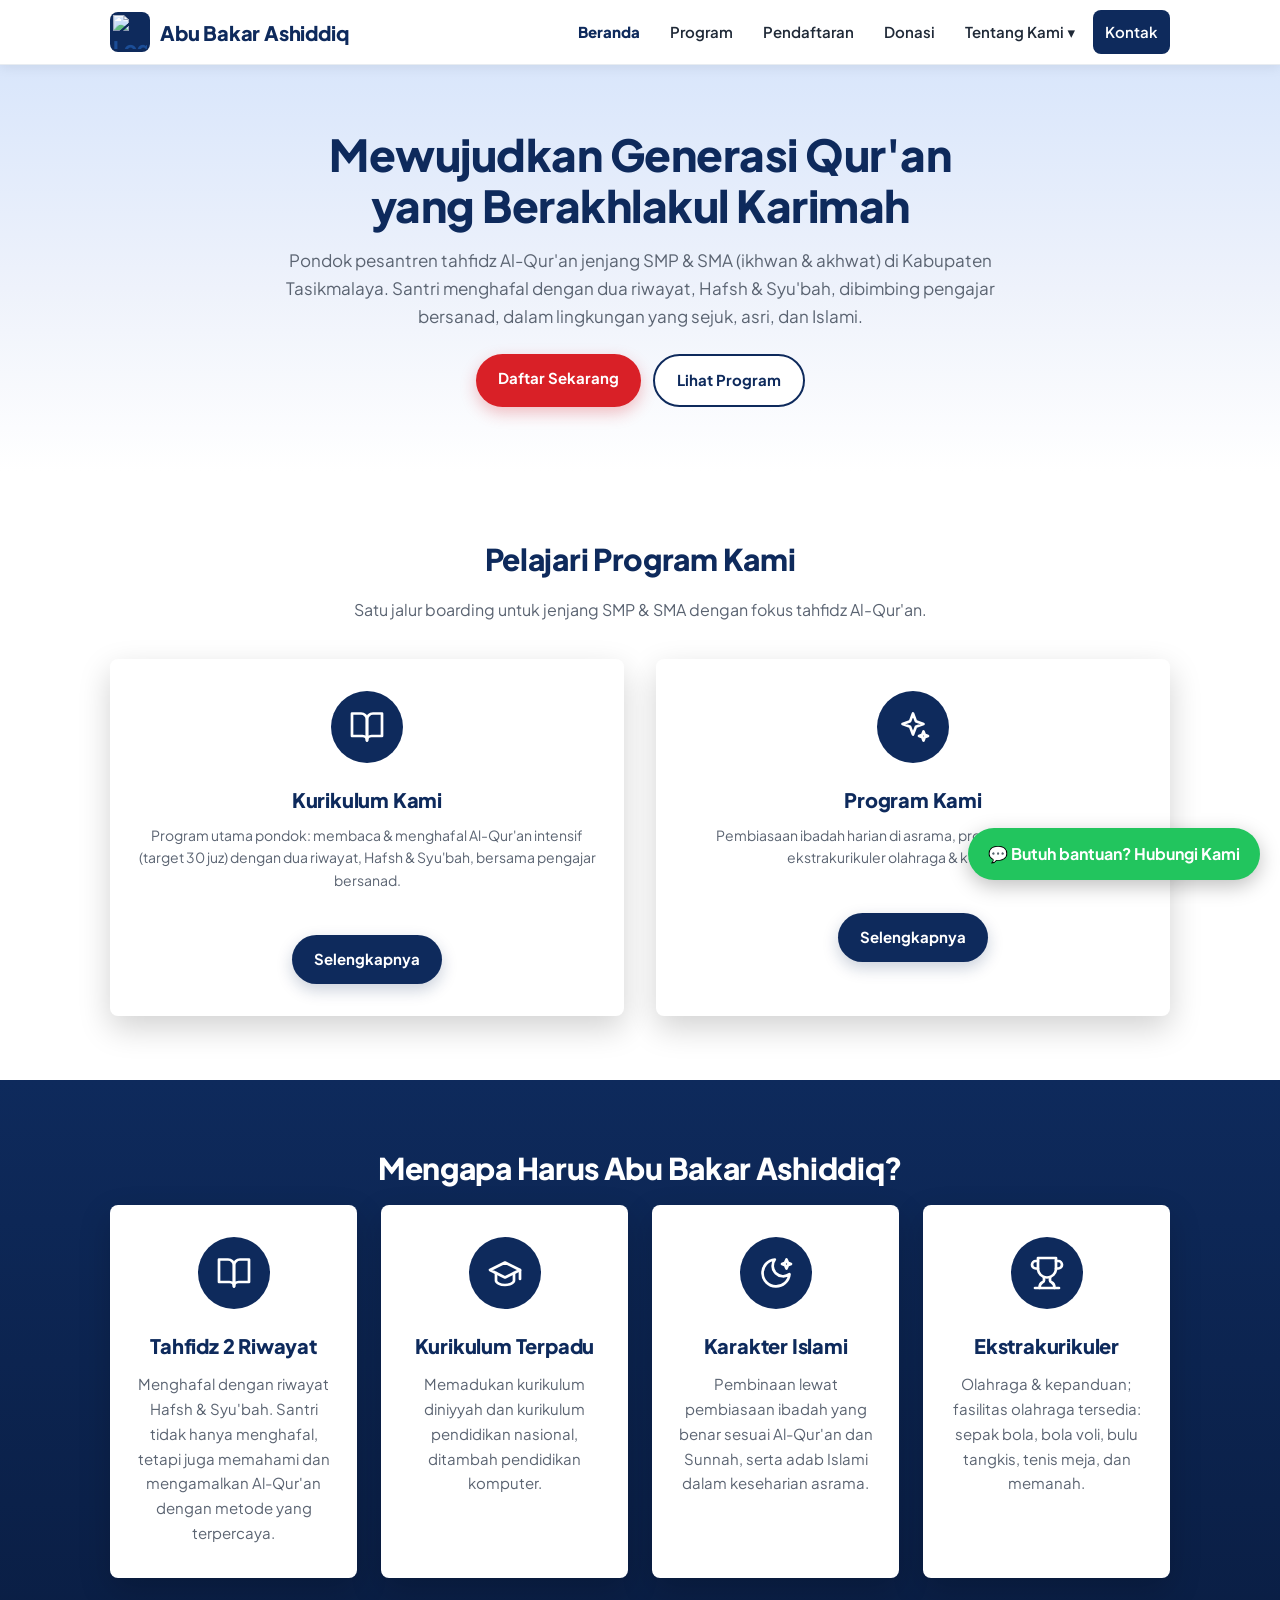
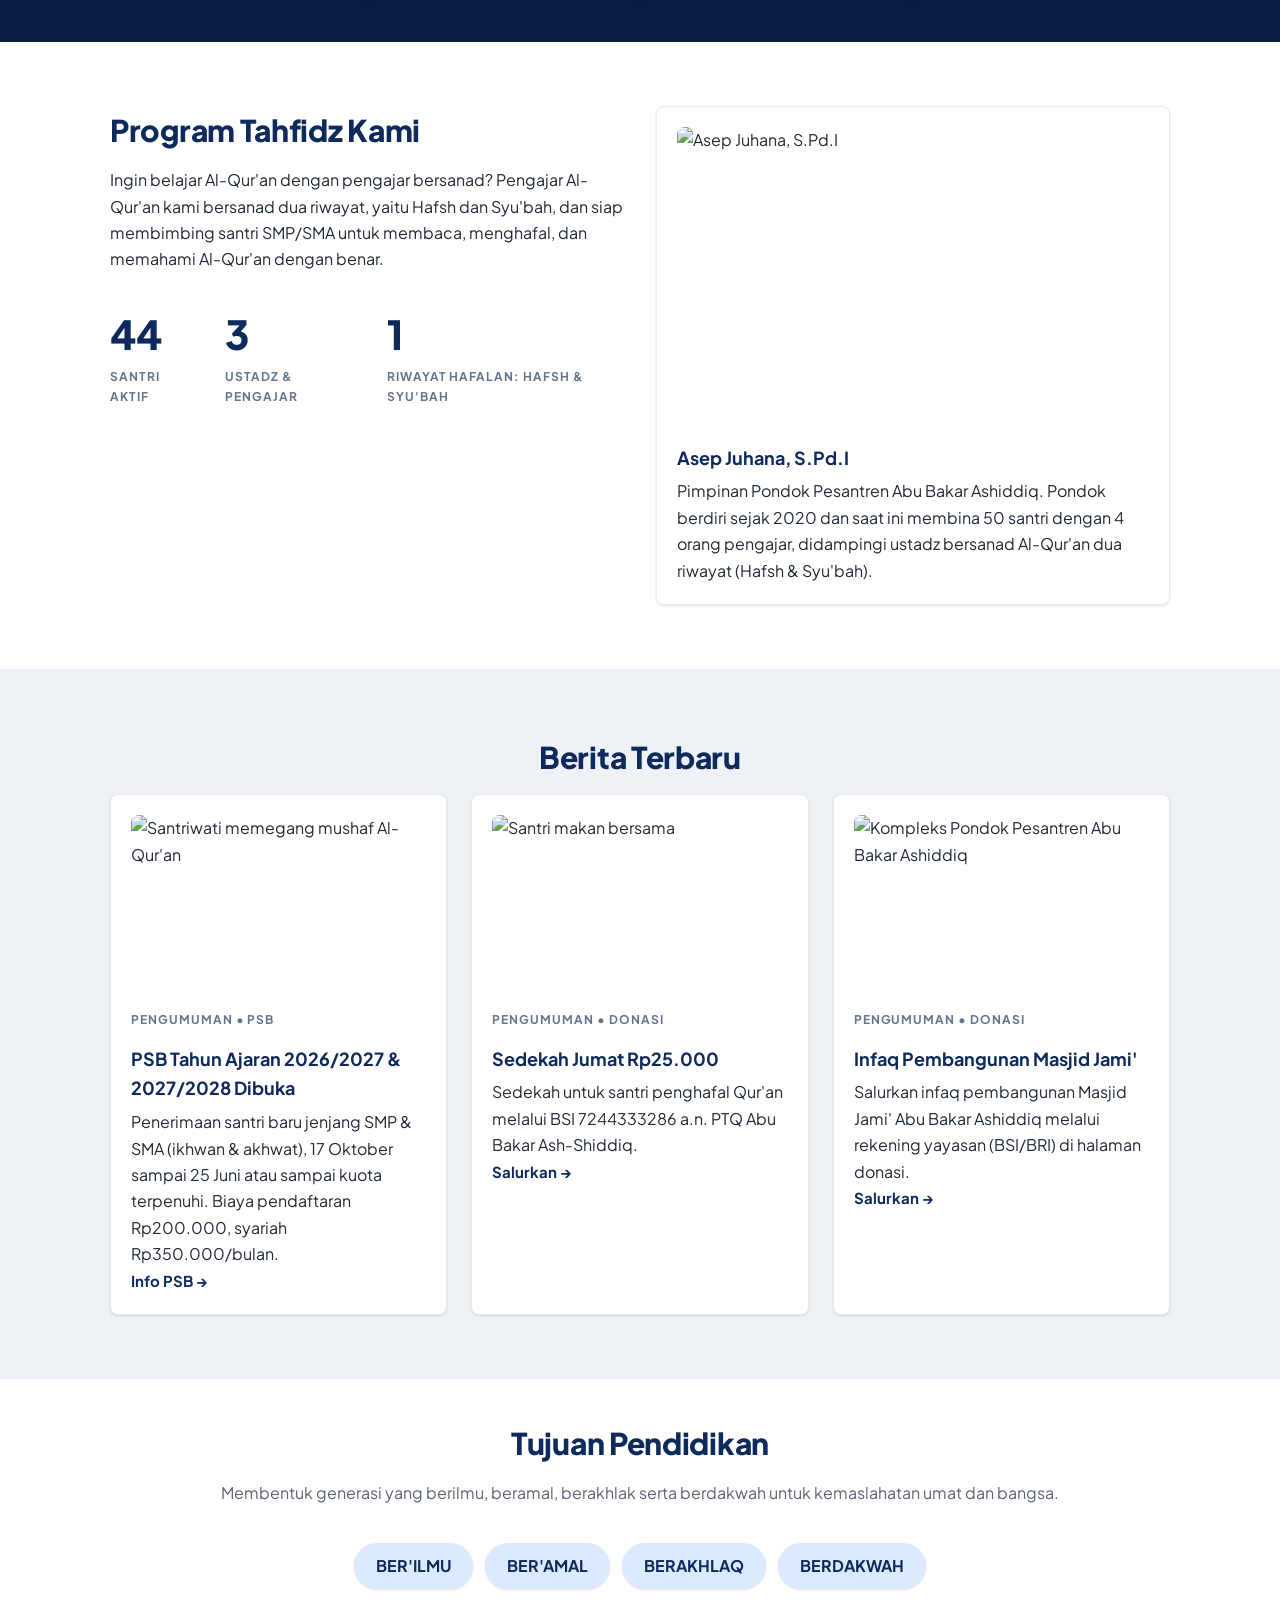
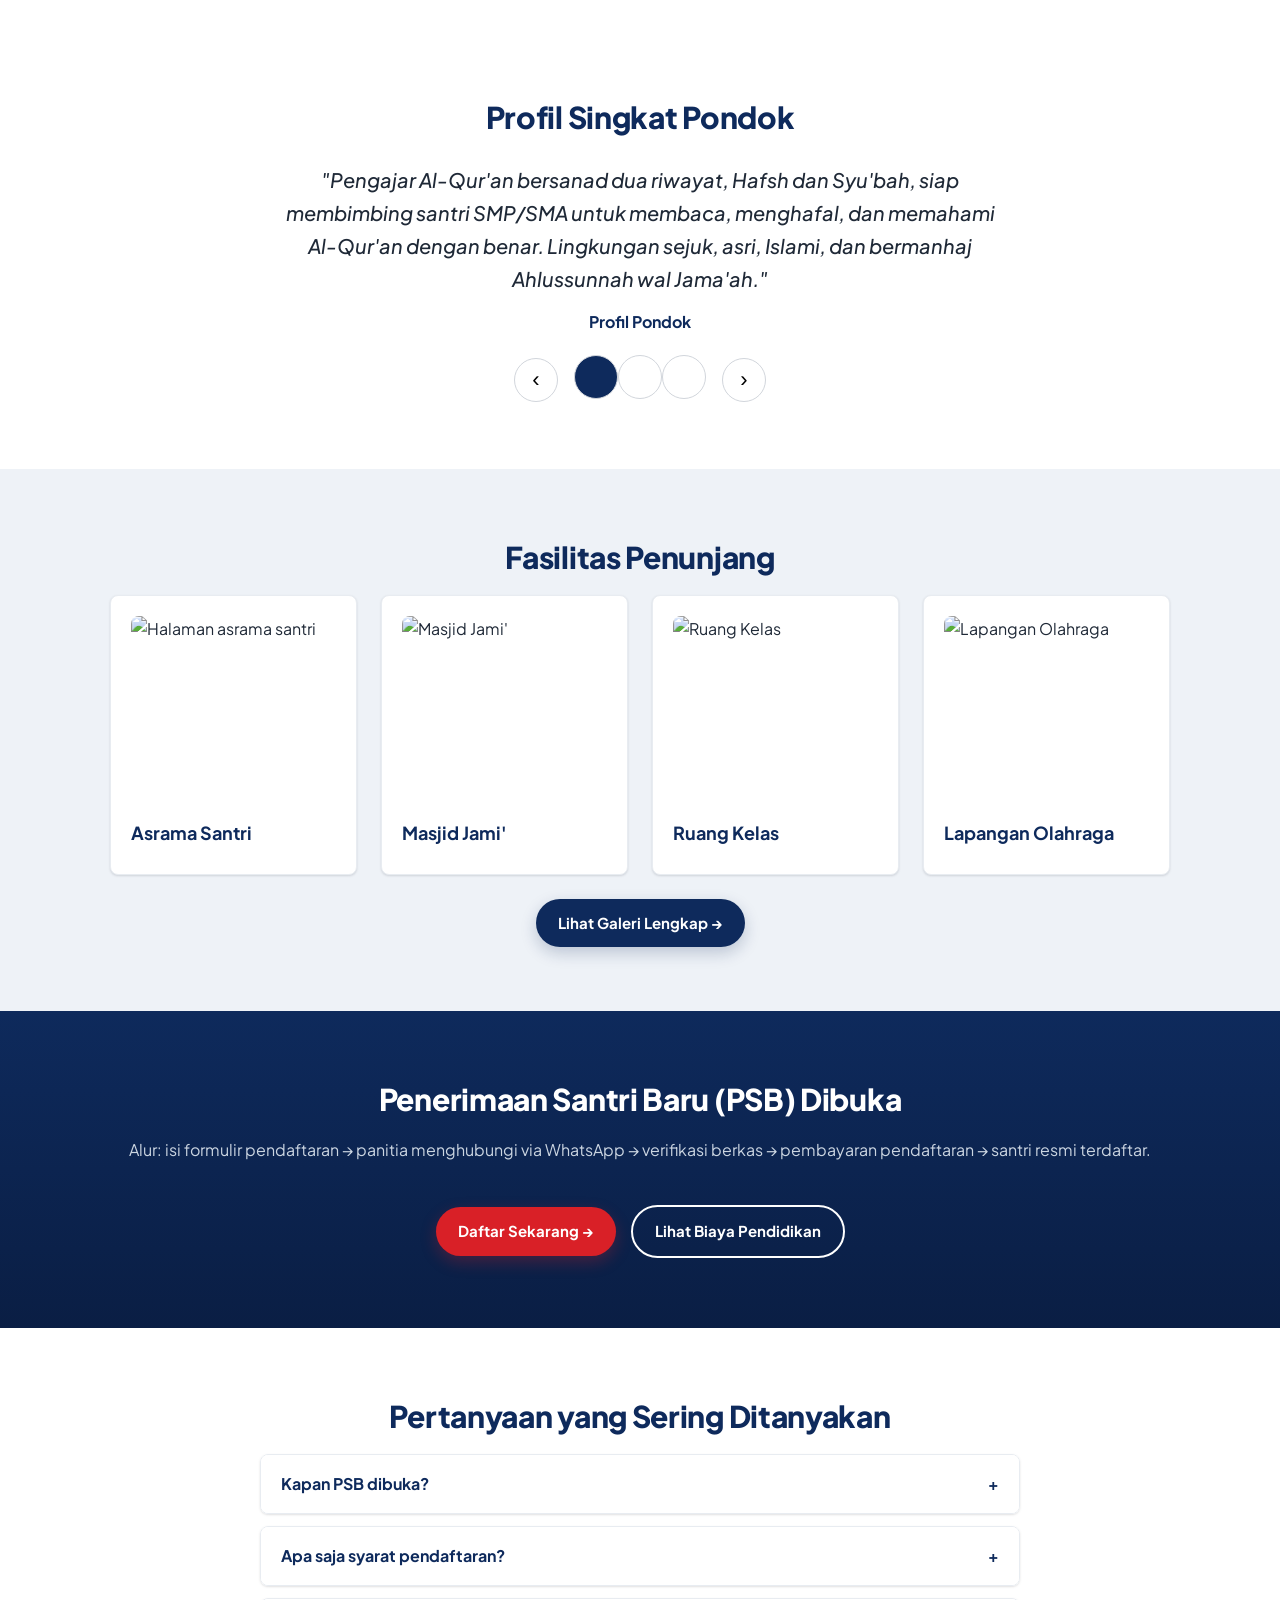
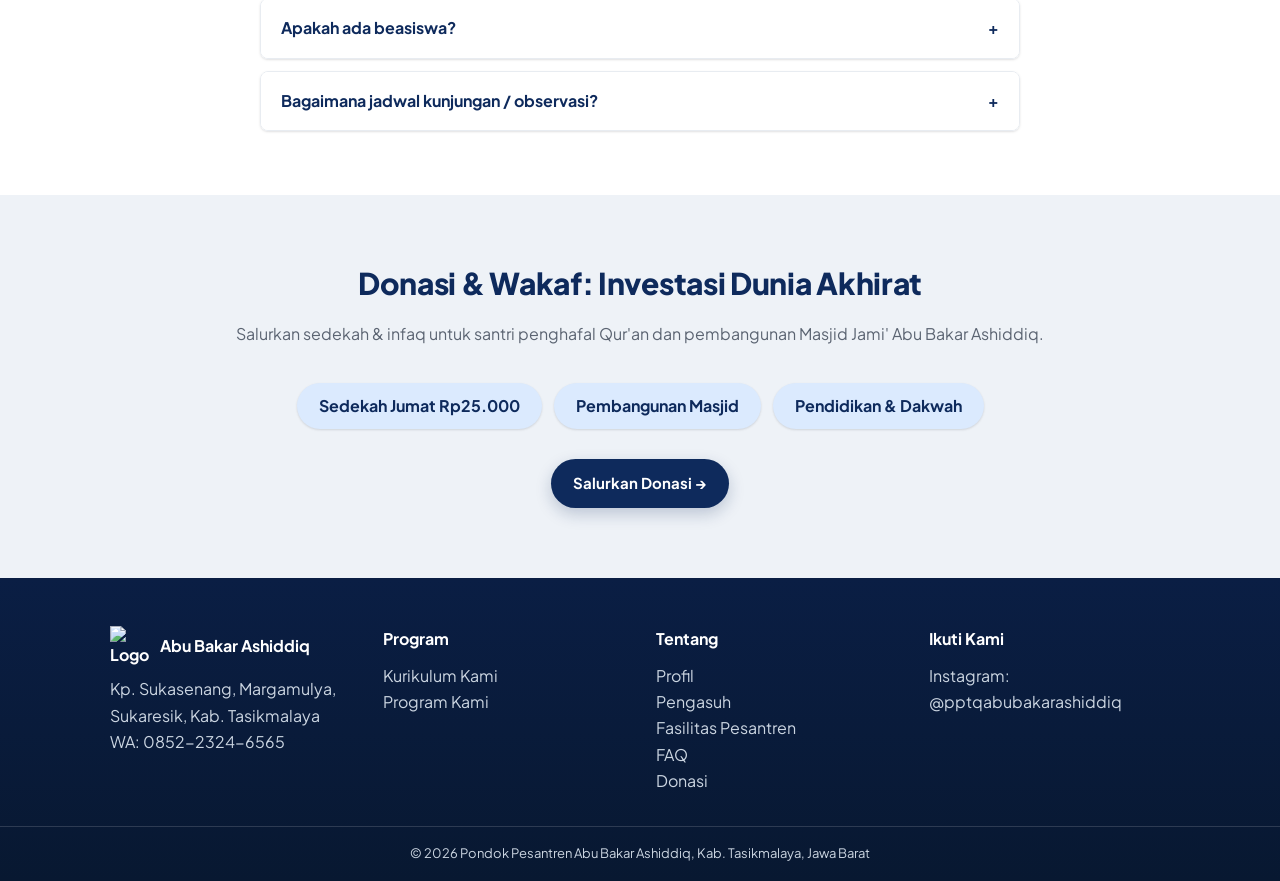
==== index.html @ 1af58b21 "Parafrase intro PSB + FAQ: ajakan daftar, kuota terbatas" ====
<!DOCTYPE html>
<html lang="id">
<head>
  <meta charset="UTF-8">
  <meta name="viewport" content="width=device-width, initial-scale=1.0">
  <title>Pondok Pesantren Abu Bakar Ashiddiq: Mencetak Generasi Qur'ani</title>
  <!-- Website Pondok Pesantren Abu Bakar Ashiddiq. -->
  <meta name="description" content="Website profil Pondok Pesantren Abu Bakar Ashiddiq: program tahfidz, pendidikan formal, dan penerimaan santri baru.">
  <link rel="stylesheet" href="css/style.css">
  <link rel="preconnect" href="https://fonts.googleapis.com">
  <link rel="preconnect" href="https://fonts.gstatic.com" crossorigin>
  <link href="https://fonts.googleapis.com/css2?family=Plus+Jakarta+Sans:wght@400;600;700;800&display=swap" rel="stylesheet">
  <link rel="icon" type="image/png" href="https://res.cloudinary.com/dk9c7nxzd/image/upload/v1795090565/IMG-20261119-WA5596_ub9mdb.jpg">
</head>
<body>

  <!-- ============ NAVBAR ============ -->
  <header class="navbar" id="navbar">
    <div class="container nav-inner">
      <!-- GANTI: logo & nama pondok -->
      <a href="index.html" class="logo"><span class="logo-chip"><img src="https://res.cloudinary.com/dk9c7nxzd/image/upload/v1795090565/IMG-20261119-WA5596_ub9mdb.jpg" alt="Logo Pondok Pesantren Abu Bakar Ashiddiq"></span>Abu Bakar Ashiddiq</a>

      <button class="hamburger" id="hamburger" aria-label="Buka menu">☰</button>

      <nav class="nav-menu" id="navMenu">
        <a href="index.html">Beranda</a>

        <a href="program.html">Program</a>

        <a href="psb.html">Pendaftaran</a>

        <a href="donasi.html">Donasi</a>

        <div class="dropdown">
          <button class="drop-btn">Tentang Kami ▾</button>
          <div class="drop-content">
            <a href="profil.html">Profil Pondok</a>
            <a href="profil.html#pengasuh">Pengasuh</a>
            <a href="galeri.html">Galeri &amp; Fasilitas</a>
            <a href="kontak.html#faq">FAQ</a>
          </div>
        </div>

        <a href="kontak.html" class="btn-nav">Kontak</a>
      </nav>
    </div>
  </header>

  <!-- ============ HERO ============ -->
  <section class="hero" id="beranda">
    <div class="container hero-tunggal">
      <div class="hero-text">
        <h1>Mewujudkan Generasi Qur'an yang Berakhlakul Karimah</h1>
        <p>Pondok pesantren tahfidz Al-Qur'an jenjang SMP &amp; SMA (ikhwan &amp; akhwat) di Kabupaten Tasikmalaya. Santri menghafal dengan dua riwayat, Hafsh &amp; Syu'bah, dibimbing pengajar bersanad, dalam lingkungan yang sejuk, asri, dan Islami.</p>
        <div class="hero-cta">
          <a href="psb.html" class="btn btn-merah">Daftar Sekarang</a>
          <a href="program.html" class="btn btn-outline">Lihat Program</a>
        </div>
      </div>
    </div>
  </section>

  <!-- ============ PROGRAM ============ -->
  <section class="section" id="program">
    <div class="container">
      <h2 class="section-title">Pelajari Program Kami</h2>
      <p class="section-sub">Satu jalur boarding untuk jenjang SMP &amp; SMA dengan fokus tahfidz Al-Qur'an.</p>
      <div class="grid-2">
        <article class="program-card">
          <div class="fitur-ikon-lingkaran"><svg viewBox="0 0 24 24" aria-hidden="true"><path d="M2 3h6a4 4 0 0 1 4 4v14a3 3 0 0 0-3-3H2z"/><path d="M22 3h-6a4 4 0 0 0-4 4v14a3 3 0 0 1 3-3h7z"/></svg></div>
          <h3>Kurikulum Kami</h3>
          <p class="program-sub">Program utama pondok: membaca &amp; menghafal Al-Qur'an intensif (target 30 juz) dengan dua riwayat, Hafsh &amp; Syu'bah, bersama pengajar bersanad.</p>
          <a href="program.html#boarding" class="btn btn-navy">Selengkapnya</a>
        </article>
        <article class="program-card">
          <div class="fitur-ikon-lingkaran"><svg viewBox="0 0 24 24" aria-hidden="true"><path d="M12 3l1.9 5.1L19 10l-5.1 1.9L12 17l-1.9-5.1L5 10l5.1-1.9z"/><path d="M19 15l.8 2.2L22 18l-2.2.8L19 21l-.8-2.2L16 18l2.2-.8z"/></svg></div>
          <h3>Program Kami</h3>
          <p class="program-sub">Pembiasaan ibadah harian di asrama, program tahunan, serta ekstrakurikuler olahraga &amp; kepanduan.</p>
          <a href="program.html#unggulan" class="btn btn-navy">Selengkapnya</a>
        </article>
      </div>
    </div>
  </section>

  <!-- ============ MENGAPA KAMI ============ -->
  <section class="section section-navy" id="tentang">
    <div class="container">
      <h2 class="section-title">Mengapa Harus Abu Bakar Ashiddiq?</h2>
      <div class="grid-4">
        <div class="fitur-card">
          <div class="fitur-ikon-lingkaran"><svg viewBox="0 0 24 24" aria-hidden="true"><path d="M2 3h6a4 4 0 0 1 4 4v14a3 3 0 0 0-3-3H2z"/><path d="M22 3h-6a4 4 0 0 0-4 4v14a3 3 0 0 1 3-3h7z"/></svg></div>
          <h3>Tahfidz 2 Riwayat</h3>
          <p>Menghafal dengan riwayat Hafsh &amp; Syu'bah. Santri tidak hanya menghafal, tetapi juga memahami dan mengamalkan Al-Qur'an dengan metode yang terpercaya.</p>
        </div>
        <div class="fitur-card">
          <div class="fitur-ikon-lingkaran"><svg viewBox="0 0 24 24" aria-hidden="true"><path d="M22 10 12 5 2 10l10 5 10-5z"/><path d="M6 12v5c0 1.5 2.7 3 6 3s6-1.5 6-3v-5"/><path d="M22 10v6"/></svg></div>
          <h3>Kurikulum Terpadu</h3>
          <p>Memadukan kurikulum diniyyah dan kurikulum pendidikan nasional, ditambah pendidikan komputer.</p>
        </div>
        <div class="fitur-card">
          <div class="fitur-ikon-lingkaran"><svg viewBox="0 0 24 24" aria-hidden="true"><path d="M21 12.8A9 9 0 1 1 11.2 3 7 7 0 0 0 21 12.8z"/><path d="M19 3l.9 2.1L22 6l-2.1.9L19 9l-.9-2.1L16 6l2.1-.9z"/></svg></div>
          <h3>Karakter Islami</h3>
          <p>Pembinaan lewat pembiasaan ibadah yang benar sesuai Al-Qur'an dan Sunnah, serta adab Islami dalam keseharian asrama.</p>
        </div>
        <div class="fitur-card">
          <div class="fitur-ikon-lingkaran"><svg viewBox="0 0 24 24" aria-hidden="true"><path d="M6 9H4.5a2.5 2.5 0 0 1 0-5H6"/><path d="M18 9h1.5a2.5 2.5 0 0 0 0-5H18"/><path d="M4 22h16"/><path d="M10 14.66V17c0 .55-.47.98-.97 1.21C7.85 18.75 7 20.24 7 22"/><path d="M14 14.66V17c0 .55.47.98.97 1.21C16.15 18.75 17 20.24 17 22"/><path d="M18 2H6v7a6 6 0 0 0 12 0V2Z"/></svg></div>
          <h3>Ekstrakurikuler</h3>
          <p>Olahraga &amp; kepanduan; fasilitas olahraga tersedia: sepak bola, bola voli, bulu tangkis, tenis meja, dan memanah.</p>
        </div>
      </div>
    </div>
  </section>

  <!-- ============ TAHFIDZ & PENGASUH ============ -->
  <section class="section" id="pengasuh">
    <div class="container">
      <div class="grid-2">
        <div>
          <h2 class="section-title-left">Program Tahfidz Kami</h2>
          <p>Ingin belajar Al-Qur'an dengan pengajar bersanad? Pengajar Al-Qur'an kami bersanad dua riwayat, yaitu Hafsh dan Syu'bah, dan siap membimbing santri SMP/SMA untuk membaca, menghafal, dan memahami Al-Qur'an dengan benar.</p>
          <div class="stats">
            <div class="stat"><span class="stat-angka" data-target="50">50</span><small>Santri Aktif</small></div>
            <div class="stat"><span class="stat-angka" data-target="4">4</span><small>Ustadz &amp; Pengajar</small></div>
            <div class="stat"><span class="stat-angka" data-target="2">2</span><small>Riwayat Hafalan: Hafsh &amp; Syu'bah</small></div>
          </div>
        </div>
        <div class="card">
          <img class="foto-pengasuh" src="https://res.cloudinary.com/dk9c7nxzd/image/upload/v1795178016/IMG_3744_p0yfkv.jpg" alt="Asep Juhana, S.Pd.I">
          <h3>Asep Juhana, S.Pd.I</h3>
          <p>Pimpinan Pondok Pesantren Abu Bakar Ashiddiq. Pondok berdiri sejak 2020 dan saat ini membina 50 santri dengan 4 orang pengajar, didampingi ustadz bersanad Al-Qur'an dua riwayat (Hafsh &amp; Syu'bah).</p>
        </div>
      </div>
    </div>
  </section>

  <!-- ============ BERITA ============ -->
  <section class="section strip-abu" id="berita">
    <div class="container">
      <h2 class="section-title">Berita Terbaru</h2>
      <div class="grid-3">
        <article class="card">
          <img class="foto-img" src="https://res.cloudinary.com/dk9c7nxzd/image/upload/v1795178037/IMG_3573_x1mvgb.jpg" alt="Santriwati memegang mushaf Al-Qur'an">
          <small>Pengumuman • PSB</small>
          <h3>PSB Tahun Ajaran 2026/2027 &amp; 2027/2028 Dibuka</h3>
          <p>Penerimaan santri baru jenjang SMP &amp; SMA (ikhwan &amp; akhwat), 17 Oktober sampai 25 Juni atau sampai kuota terpenuhi. Biaya pendaftaran Rp200.000, syariah Rp350.000/bulan.</p>
          <a href="psb.html" class="btn btn-text">Info PSB →</a>
        </article>
        <article class="card">
          <img class="foto-img" src="https://res.cloudinary.com/dk9c7nxzd/image/upload/v1795178060/IMG_3563_uenhyo.jpg" alt="Santri makan bersama">
          <small>Pengumuman • Donasi</small>
          <h3>Sedekah Jumat Rp25.000</h3>
          <p>Sedekah untuk santri penghafal Qur'an melalui BSI 7244333286 a.n. PTQ Abu Bakar Ash-Shiddiq.</p>
          <a href="donasi.html" class="btn btn-text">Salurkan →</a>
        </article>
        <article class="card">
          <img class="foto-img" src="https://res.cloudinary.com/dk9c7nxzd/image/upload/v1795178046/IMG_3569_kftecc.jpg" alt="Kompleks Pondok Pesantren Abu Bakar Ashiddiq">
          <small>Pengumuman • Donasi</small>
          <h3>Infaq Pembangunan Masjid Jami'</h3>
          <p>Salurkan infaq pembangunan Masjid Jami' Abu Bakar Ashiddiq melalui rekening yayasan (BSI/BRI) di halaman donasi.</p>
          <a href="donasi.html" class="btn btn-text">Salurkan →</a>
        </article>
      </div>
    </div>
  </section>

  <!-- ============ KERJASAMA ============ -->
  <section class="strip">
    <div class="container">
      <h2 class="section-title">Tujuan Pendidikan</h2>
      <p class="section-sub">Membentuk generasi yang berilmu, beramal, berakhlak serta berdakwah untuk kemaslahatan umat dan bangsa.</p>
      <div class="chip-row">
        <span>BER'ILMU</span><span>BER'AMAL</span><span>BERAKHLAQ</span><span>BERDAKWAH</span>
      </div>
    </div>
  </section>

  <!-- ============ TESTIMONI ============ -->
  <section class="section">
    <div class="container">
      <h2 class="section-title">Profil Singkat Pondok</h2>
      <div class="slider" id="sliderTestimoni">
        <div class="slider-track">
          <blockquote class="slide">
            <p>"Pengajar Al-Qur'an bersanad dua riwayat, Hafsh dan Syu'bah, siap membimbing santri SMP/SMA untuk membaca, menghafal, dan memahami Al-Qur'an dengan benar. Lingkungan sejuk, asri, Islami, dan bermanhaj Ahlussunnah wal Jama'ah."</p>
            <footer>Profil Pondok</footer>
          </blockquote>
          <blockquote class="slide">
            <p>"Mewujudkan generasi Qur'an yang berakhlakul karimah dan beraqidah Ahlussunnah wal jama'ah."</p>
            <footer>Tagline Pondok</footer>
          </blockquote>
          <blockquote class="slide">
            <p>"Menjadi lembaga pendidikan tahfidz Al-Qur'an terbaik dalam melahirkan generasi Qur'ani untuk kemajuan peradaban Islam."</p>
            <footer>Visi Pondok</footer>
          </blockquote>
        </div>
        <div class="slider-nav">
          <button id="slidePrev" aria-label="Testimoni sebelumnya">‹</button>
          <span id="slideDots"></span>
          <button id="slideNext" aria-label="Testimoni berikutnya">›</button>
        </div>
      </div>
    </div>
  </section>

  <!-- ============ FASILITAS ============ -->
  <section class="section strip-abu" id="fasilitas">
    <div class="container">
      <h2 class="section-title">Fasilitas Penunjang</h2>
      <div class="grid-4">
        <div class="card"><img class="foto-img" src="https://res.cloudinary.com/dk9c7nxzd/image/upload/v1795178067/IMG_3533_flsifa.jpg" alt="Halaman asrama santri"><h3>Asrama Santri</h3></div>
        <div class="card"><img class="foto-img" src="https://res.cloudinary.com/dk9c7nxzd/image/upload/v1795178067/IMG_3531_i5hxgt.jpg" alt="Masjid Jami'"><h3>Masjid Jami'</h3></div>
        <div class="card"><img class="foto-img" src="https://res.cloudinary.com/dk9c7nxzd/image/upload/v1795178017/IMG_3575_i503a4.jpg" alt="Ruang Kelas"><h3>Ruang Kelas</h3></div>
        <div class="card"><img class="foto-img" src="https://res.cloudinary.com/dk9c7nxzd/image/upload/v1795178064/IMG_3541_nvjkvw.jpg" alt="Lapangan Olahraga"><h3>Lapangan Olahraga</h3></div>
      </div>
      <p style="text-align:center;margin-top:24px;"><a href="galeri.html" class="btn btn-navy">Lihat Galeri Lengkap →</a></p>
    </div>
  </section>

  <!-- ============ CTA PENDAFTARAN (formulir lengkap ada di psb.html) ============ -->
  <section class="section section-navy" id="pendaftaran">
    <div class="container cta-banner">
      <h2 class="section-title">Penerimaan Santri Baru (PSB) Dibuka</h2>
      <p class="section-sub">Alur: isi formulir pendaftaran → panitia menghubungi via WhatsApp → verifikasi berkas → pembayaran pendaftaran → santri resmi terdaftar.</p>
      <a href="psb.html" class="btn btn-merah">Daftar Sekarang →</a>
      <a href="psb.html#biaya" class="btn btn-outline" style="border-color:#fff;color:#fff;background:transparent;">Lihat Biaya Pendidikan</a>
    </div>
  </section>

  <!-- ============ FAQ ============ -->
  <section class="section" id="faq">
    <div class="container">
      <h2 class="section-title">Pertanyaan yang Sering Ditanyakan</h2>
      <div class="faq">
        <div class="faq-item">
          <button class="faq-q">Kapan PSB dibuka? <span>+</span></button>
          <div class="faq-a"><p>Pendaftaran santri baru Tahun Ajaran 2026/2027 dan 2027/2028 dibuka untuk jenjang SMP &amp; SMA, ikhwan &amp; akhwat, dengan kuota terbatas. Daftarkan anak, saudara, dan kerabat Anda segera. Hubungi pondok via WhatsApp 0852-2324-6565 (Ustadz Asep Juhana) untuk info gelombang dan kuota.</p></div>
        </div>
        <div class="faq-item">
          <button class="faq-q">Apa saja syarat pendaftaran? <span>+</span></button>
          <div class="faq-a"><p>Muslim/muslimah; fotokopi akta kelahiran (2 lembar), fotokopi kartu keluarga (2 lembar), fotokopi KTP orang tua (2 lembar), pas foto 3x4 (2 lembar), dan mengisi formulir pendaftaran yang disediakan pondok.</p></div>
        </div>
        <div class="faq-item">
          <button class="faq-q">Apakah ada beasiswa? <span>+</span></button>
          <div class="faq-a"><p>Ada potongan biaya bagi pendaftar awal dan santri berprestasi, serta jalur beasiswa bagi calon santri penghafal Qur'an. Syarat &amp; ketentuannya dapat ditanyakan ke Admin PSB (0851-9851-0721).</p></div>
        </div>
        <div class="faq-item">
          <button class="faq-q">Bagaimana jadwal kunjungan / observasi? <span>+</span></button>
          <div class="faq-a"><p>Silakan hubungi panitia lewat WhatsApp untuk membuat janji kunjungan agar ada ustadz pendamping saat kunjungan.</p></div>
        </div>
      </div>
    </div>
  </section>

  <!-- ============ DONASI (halaman lengkap ada di donasi.html) ============ -->
  <section class="section strip-abu" id="donasi">
    <div class="container cta-banner">
      <h2 class="section-title">Donasi &amp; Wakaf: Investasi Dunia Akhirat</h2>
      <p class="section-sub">Salurkan sedekah &amp; infaq untuk santri penghafal Qur'an dan pembangunan Masjid Jami' Abu Bakar Ashiddiq.</p>
      <div class="chip-row" style="margin-bottom:24px;"><a href="donasi.html">Sedekah Jumat Rp25.000</a><a href="donasi.html">Pembangunan Masjid</a><a href="donasi.html">Pendidikan &amp; Dakwah</a></div>
      <a href="donasi.html" class="btn btn-navy">Salurkan Donasi →</a>
    </div>
  </section>

  <!-- ============ KONTAK & FOOTER ============ -->
  <footer id="kontak">
    <div class="container footer-grid">
      <div>
        <h3 class="logo-footer"><img src="https://res.cloudinary.com/dk9c7nxzd/image/upload/v1795090565/IMG-20261119-WA5596_ub9mdb.jpg" alt="Logo Pondok Pesantren Abu Bakar Ashiddiq">Abu Bakar Ashiddiq</h3>
        <p>Kp. Sukasenang, Margamulya, Sukaresik, Kab. Tasikmalaya<br>WA: <a href="https://wa.me/6285223246565" target="_blank" rel="noopener">0852-2324-6565</a></p>
      </div>
      <div>
        <h3>Program</h3>
        <p><a href="program.html#boarding">Kurikulum Kami</a><br>
        <a href="program.html#unggulan">Program Kami</a></p>
      </div>
      <div>
        <h3>Tentang</h3>
        <p><a href="profil.html">Profil</a><br>
        <a href="profil.html#pengasuh">Pengasuh</a><br>
        <a href="galeri.html#fasilitas">Fasilitas Pesantren</a><br>
        <a href="kontak.html#faq">FAQ</a><br>
        <a href="donasi.html">Donasi</a></p>
      </div>
      <div>
        <h3>Ikuti Kami</h3>
        <p>Instagram: <a href="https://www.instagram.com/pptqabubakarashiddiq" target="_blank" rel="noopener">@pptqabubakarashiddiq</a></p>
      </div>
    </div>
    <p class="copyright">© 2026 Pondok Pesantren Abu Bakar Ashiddiq, Kab. Tasikmalaya, Jawa Barat</p>
  </footer>

  <!-- ============ TOMBOL WHATSAPP MELAYANG ============ -->
  <a class="wa-float" href="https://wa.me/6285223246565?text=Assalamu%27alaikum%2C%20saya%20ingin%20bertanya%20tentang%20PSB%20Pondok%20Pesantren%20Abu Bakar Ashiddiq"
     target="_blank" rel="noopener" aria-label="Chat WhatsApp">
    💬 Butuh bantuan? Hubungi Kami
  </a>

  <!-- ============ MODAL (dipakai program, berita, & biaya) ============ -->
  <div class="modal-backdrop" id="modalBackdrop">
    <div class="modal">
      <button class="modal-close" id="modalClose" aria-label="Tutup">✕</button>
      <h3 id="modalJudul"></h3>
      <div id="modalIsi"></div>
    </div>
  </div>

  <script src="js/script.js"></script>
</body>
</html>
---- css/style.css ----
/* ============================================================
   Tema: putih dominan + biru dongker + aksen merah (ala referensi)
   Ganti warna utama di :root kalau pondok punya warna identitas sendiri.
   ============================================================ */
:root {
  --navy: #0e2a5c;
  --navy-tua: #0a1e44;
  --merah: #d92027;
  --biru-muda: #dbeafe;
  --abu: #eef2f7;
  --teks: #1f2937;
  --muted: #5b6472;
  --garis: #e8ecf1;
  --radius: 8px;
  --shadow-card: 0 1px 2px rgba(16,24,40,.06), 0 1px 3px rgba(16,24,40,.08);
  --shadow-lift: 0 10px 24px rgba(14,42,92,.14);
}

* { box-sizing: border-box; margin: 0; padding: 0; }
html { scroll-behavior: smooth; }
body { font-family: "Plus Jakarta Sans", "Segoe UI", system-ui, -apple-system, Arial, sans-serif; color: var(--teks); line-height: 1.65; }
a { color: inherit; }
.container { max-width: 1100px; margin: 0 auto; padding: 0 20px; }

/* ---------- Topbar & Navbar ---------- */
.navbar { background: #fff; box-shadow: 0 2px 12px rgba(0,0,0,.08); border-bottom: 1px solid var(--garis); position: sticky; top: 0; z-index: 50; }
.nav-inner { display: flex; align-items: center; justify-content: space-between; height: 64px; }
.logo { font-size: 20px; font-weight: 800; letter-spacing: -0.2px; color: var(--navy); text-decoration: none; }
.nav-menu { display: flex; align-items: center; gap: 6px; }
.nav-menu > a, .drop-btn {
  background: none; border: none; font: inherit; cursor: pointer;
  padding: 10px 12px; border-radius: 8px; text-decoration: none; color: var(--teks);
  font-size: 15px; font-weight: 600;
}
.nav-menu > a:hover, .drop-btn:hover { background: var(--abu); }
.btn-nav { background: var(--navy) !important; color: #fff !important; }
.dropdown { position: relative; }
.drop-content {
  display: none; position: absolute; top: 100%; left: 0; min-width: 230px;
  background: #fff; box-shadow: 0 8px 24px rgba(0,0,0,.14); border-radius: 8px;
  padding: 8px; z-index: 60;
}
.drop-content a { display: block; padding: 9px 12px; border-radius: 8px; text-decoration: none; }
.drop-content a:hover { background: var(--abu); }
.dropdown:hover .drop-content, .dropdown.buka .drop-content { display: block; }
.hamburger { display: none; background: none; border: none; font-size: 26px; cursor: pointer; }

/* ---------- Tombol ---------- */
.btn {
  display: inline-block; padding: 12px 22px; border-radius: 999px; border: none;
  font-weight: 700; cursor: pointer; text-decoration: none; font-size: 15px;
  transition: transform .15s ease, box-shadow .15s ease, background .15s ease;
}
.btn-merah { background: var(--merah); color: #fff; box-shadow: 0 6px 16px rgba(217,32,39,.28); }
.btn-navy { background: var(--navy); color: #fff; box-shadow: 0 6px 16px rgba(14,42,92,.22); }
.btn-outline { border: 2px solid var(--navy); color: var(--navy); background: #fff; }
.btn-text { background: none; border: none; color: var(--navy); font-weight: 700; cursor: pointer; padding: 0; }
.btn:hover { transform: translateY(-1px); }
.btn-outline:hover { background: #eef2fb; }

/* ---------- Section umum ---------- */
.section { padding: 64px 0; }
.section-navy { background: linear-gradient(180deg, var(--navy), var(--navy-tua)); color: #fff; }
.section-navy .section-sub { color: #cbd5e1; }
.strip { padding: 40px 0; }
.strip-abu { background: var(--abu); }
.section-title { text-align: center; font-size: 30px; font-weight: 800; letter-spacing: -0.3px; color: var(--navy); margin-bottom: 12px; }
.section-navy .section-title { color: #fff; }
.section-navy .rata-kiri { text-align: left; }
.section-navy h1.section-title { font-size: 36px; }
.section-title-left { font-size: 30px; font-weight: 800; letter-spacing: -0.3px; color: var(--navy); margin-bottom: 12px; }
.section-sub { text-align: center; color: var(--muted); margin-bottom: 36px; font-size: 16px; }

/* ---------- Hero ---------- */
.hero { background: linear-gradient(180deg, #d9e6fb, #eef2fb 55%, #fff); padding: 64px 0; }
.hero-inner { display: grid; grid-template-columns: 1.1fr .9fr; gap: 40px; align-items: center; }
.hero-text h1 { font-size: 44px; font-weight: 800; line-height: 1.15; letter-spacing: -0.5px; color: var(--navy); margin-bottom: 16px; }
.hero-text p { color: var(--muted); font-size: 17px; margin-bottom: 24px; }
.hero-cta { display: flex; gap: 12px; flex-wrap: wrap; }
.hero-tunggal { text-align: center; max-width: 760px; margin: 0 auto; }
.hero-tunggal .hero-cta { justify-content: center; }

/* ---------- Foto placeholder (ganti dengan <img> asli) ---------- */
.foto-frame {
  background: var(--biru-muda); border: 2px dashed #93c5fd; border-radius: var(--radius);
  min-height: 170px; display: flex; align-items: center; justify-content: center;
  color: var(--navy); font-weight: 600; text-align: center; padding: 16px;
}
.foto-pengasuh { width: 100%; height: 300px; object-fit: cover; object-position: center 30%; border-radius: var(--radius); display: block; margin-bottom: 16px; }

/* ---------- Foto asli (Cloudinary) ---------- */
.foto-img { width: 100%; height: 190px; object-fit: cover; border-radius: var(--radius); display: block; }
.galeri-item img { width: 100%; height: 200px; object-fit: cover; border-radius: var(--radius); display: block; }
.galeri-item p { color: #4b5563; font-size: 14px; margin-top: 4px; }

/* ---------- Grid & kartu ---------- */
.grid-2 { display: grid; grid-template-columns: 1fr 1fr; gap: 32px; align-items: stretch; }
.grid-3 { display: grid; grid-template-columns: repeat(3, 1fr); gap: 24px; }
.grid-4 { display: grid; grid-template-columns: repeat(4, 1fr); gap: 24px; }
.card { background: #fff; border: 1px solid var(--garis); border-radius: var(--radius); padding: 20px; box-shadow: var(--shadow-card); transition: transform .15s ease, box-shadow .15s ease, border-color .15s ease; }
.card:hover { transform: translateY(-2px); box-shadow: var(--shadow-lift); border-color: #dbe2ec; }
.card h3 { color: var(--navy); font-size: 18px; font-weight: 700; margin: 12px 0 6px; }
.card small { color: #64748b; font-size: 12px; font-weight: 700; letter-spacing: .08em; text-transform: uppercase; }
.section-navy .card { color: var(--teks); }
.fitur-card { background: #fff; border-radius: var(--radius); padding: 32px 24px; text-align: center; box-shadow: 0 12px 32px rgba(0,0,0,.18); }
.fitur-ikon-lingkaran { width: 72px; height: 72px; border-radius: 50%; background: var(--navy); display: inline-flex; align-items: center; justify-content: center; align-self: center; margin-bottom: 20px; }
.fitur-ikon-lingkaran svg { width: 36px; height: 36px; stroke: #fff; fill: none; stroke-width: 1.8; stroke-linecap: round; stroke-linejoin: round; }
.fitur-card h3 { font-size: 20px; font-weight: 800; letter-spacing: -0.2px; color: var(--navy); margin-bottom: 10px; }
.fitur-card p { color: var(--muted); font-size: 15px; line-height: 1.65; }
.program-card { background: #fff; border-radius: var(--radius); padding: 32px 28px; text-align: center; box-shadow: 0 12px 32px rgba(0,0,0,.18); display: flex; flex-direction: column; }
.program-card h3 { font-size: 20px; font-weight: 800; letter-spacing: -0.2px; color: var(--navy); margin-bottom: 8px; }
.program-card .program-sub { color: var(--muted); font-size: 14px; line-height: 1.6; margin-bottom: 20px; }
.program-card .ceklist { flex: 1; }
.program-card .btn { margin-top: 24px; align-self: center; }
#boarding .grid-2, #fasilitas .grid-2, #program .grid-2 { align-items: stretch; }
.cek-sub { text-align: left; font-size: 13px; font-weight: 800; letter-spacing: .06em; text-transform: uppercase; color: var(--navy); margin: 16px 0 10px; }
.cek-sub:first-of-type { margin-top: 2px; }
.ceklist { list-style: none; margin: 0; padding: 0; text-align: left; }
.ceklist li { position: relative; padding-left: 30px; margin-bottom: 12px; color: #334155; font-size: 15px; line-height: 1.55; }
.ceklist li::before { content: ""; position: absolute; left: 0; top: 2px; width: 20px; height: 20px; background: url("data:image/svg+xml,%3Csvg xmlns='http://www.w3.org/2000/svg' viewBox='0 0 24 24' fill='none' stroke='%230e2a5c' stroke-width='2' stroke-linecap='round' stroke-linejoin='round'%3E%3Ccircle cx='12' cy='12' r='10'/%3E%3Cpath d='M8 12.5l2.5 2.5L16 9.5'/%3E%3C/svg%3E") center/contain no-repeat; }

/* ---------- Statistik ---------- */
.stats { display: flex; gap: 32px; margin-top: 28px; }
.stat { text-align: left; }
.stat-angka { font-size: 40px; font-weight: 800; letter-spacing: -0.5px; color: var(--navy); }
.stat small { display: block; color: #64748b; font-size: 12px; font-weight: 700; letter-spacing: .08em; text-transform: uppercase; }

/* ---------- Chip & slider ---------- */
.chip-row { display: flex; gap: 12px; flex-wrap: wrap; justify-content: center; }
.chip-row span { background: var(--biru-muda); color: var(--navy); font-weight: 700; padding: 10px 22px; border-radius: 999px; box-shadow: var(--shadow-card); }
.chip-row a { background: var(--biru-muda); color: var(--navy); font-weight: 700; padding: 10px 22px; border-radius: 999px; box-shadow: var(--shadow-card); text-decoration: none; }
.slider { max-width: 760px; margin: 0 auto; overflow: hidden; }
.slider-track { display: flex; transition: transform .45s ease; }
.slide { min-width: 100%; padding: 8px 16px; text-align: center; }
.slide p { font-size: 20px; font-weight: 500; font-style: italic; }
.slide footer { margin-top: 14px; font-weight: 700; color: var(--navy); background: none; padding: 0; }
.slider-nav { display: flex; justify-content: center; align-items: center; gap: 16px; margin-top: 12px; }
.slider-nav button { width: 44px; height: 44px; border-radius: 50%; border: 1px solid #d1d5db; background: #fff; font-size: 22px; cursor: pointer; }
.dot { width: 10px; height: 10px; border-radius: 50%; background: #d1d5db; border: none; cursor: pointer; padding: 0; }
.dot.aktif { background: var(--navy); }

/* ---------- PSB ---------- */
.timeline { position: relative; margin-top: 40px; }
.timeline::before { content: ""; position: absolute; left: 31px; top: 32px; bottom: 32px; width: 2px; background: rgba(217,32,39,.3); }
.langkah-item { position: relative; display: flex; gap: 20px; padding-bottom: 44px; }
.langkah-item:last-child { padding-bottom: 0; }
.langkah-ikon { flex: 0 0 64px; width: 64px; height: 64px; border-radius: 50%; background: var(--merah); display: flex; align-items: center; justify-content: center; box-shadow: 0 8px 20px rgba(217,32,39,.3); position: relative; z-index: 1; }
.langkah-ikon svg { width: 32px; height: 32px; stroke: #fff; fill: none; stroke-width: 1.8; stroke-linecap: round; stroke-linejoin: round; }
.langkah-item h3 { font-size: 18px; font-weight: 800; letter-spacing: -0.2px; color: var(--navy); margin-bottom: 6px; }
.langkah-item p { color: var(--muted); font-size: 14px; line-height: 1.65; }
.langkah-item p a { overflow-wrap: anywhere; }
.psb-intro { text-align: center; max-width: 1080px; margin: 0 auto 28px; }
.psb-card { background: #fff; border: 1px solid var(--garis); border-radius: var(--radius); box-shadow: var(--shadow-card); padding: 40px 44px; max-width: 1080px; margin: 0 auto; }
.psb-card .timeline { margin-top: 0; }
.psb-layout { display: grid; grid-template-columns: 1.4fr 1fr; gap: 48px; align-items: stretch; }
.psb-samping { background: var(--abu); border-radius: var(--radius); padding: 28px; }
.psb-divider { border: 0; border-top: 1px solid var(--garis); margin: 36px 0; }
.psb-subjudul { color: var(--navy); font-size: 20px; font-weight: 800; margin-bottom: 16px; }
.psb-kontak { list-style: none; margin: 0; padding: 0; }
.psb-kontak li { margin-bottom: 8px; color: #334155; font-size: 15px; line-height: 1.6; }
.psb-kontak li:last-child { margin-bottom: 0; }
.psb-note { text-align: center; color: var(--muted); font-size: 15px; max-width: 1080px; margin: 24px auto 0; }
.psb-cta { text-align: center; margin-top: 20px; }
.form-card { background: #fff; color: var(--teks); border-radius: var(--radius); padding: 24px; display: grid; gap: 14px; }
.form-card label { font-weight: 600; font-size: 14px; display: grid; gap: 6px; }
.form-card input, .form-card select {
  padding: 11px 12px; border: 1px solid #d1d5db; border-radius: 8px; font: inherit; width: 100%;
}
.form-error { color: var(--merah); font-size: 14px; min-height: 20px; }
.form-sukses { display: none; background: #ecfdf5; color: #065f46; border-radius: 8px; padding: 12px; font-size: 14px; }
.form-sukses.tampil { display: block; }

/* ---------- FAQ ---------- */
.faq { max-width: 760px; margin: 0 auto; display: grid; gap: 12px; }
.faq-item { border: 1px solid var(--garis); border-radius: 8px; overflow: hidden; box-shadow: var(--shadow-card); }
.faq-q {
  width: 100%; background: #fff; border: none; padding: 16px 20px; font: inherit;
  font-weight: 700; color: var(--navy); display: flex; justify-content: space-between; cursor: pointer; text-align: left;
}
.faq-a { display: none; padding: 0 20px 16px; color: #4b5563; }
.faq-item.buka .faq-a { display: block; }

/* ---------- Donasi ---------- */
.rekening { text-align: center; display: flex; flex-direction: column; }
.rekening .btn { margin-top: auto; align-self: center; }
.no-rek { font-size: 26px; font-weight: 800; letter-spacing: 1px; color: var(--navy); margin: 8px 0; }
.salin-info { text-align: center; color: #065f46; font-weight: 600; margin-top: 16px; min-height: 22px; }

/* ---------- Footer & WA melayang ---------- */
footer#kontak { background: linear-gradient(180deg, var(--navy-tua), #081831); color: #cbd5e1; padding: 48px 0 0; }
.footer-grid { display: grid; grid-template-columns: repeat(4, 1fr); gap: 32px; padding-bottom: 32px; }
footer#kontak h3 { color: #fff; font-size: 16px; font-weight: 700; margin-bottom: 10px; }
footer#kontak a { text-decoration: none; }
footer#kontak a:hover { text-decoration: underline; }
.copyright { text-align: center; font-size: 13px; padding: 16px; border-top: 1px solid rgba(255,255,255,.15); }
.wa-float {
  position: fixed; right: 20px; bottom: 20px; z-index: 80; background: #22c55e; color: #fff;
  font-weight: 700; text-decoration: none; padding: 13px 20px; border-radius: 999px;
  box-shadow: 0 6px 20px rgba(0,0,0,.25);
}

/* ---------- Modal ---------- */
.modal-backdrop {
  display: none; position: fixed; inset: 0; background: rgba(0,0,0,.55);
  z-index: 100; align-items: center; justify-content: center; padding: 20px;
}
.modal-backdrop.tampil { display: flex; }
.modal { background: #fff; border-radius: 12px; max-width: 560px; width: 100%; padding: 28px; position: relative; max-height: 85vh; overflow: auto; }
.modal h3 { color: var(--navy); margin-bottom: 12px; }
.modal-close { position: absolute; top: 12px; right: 14px; background: none; border: none; font-size: 20px; cursor: pointer; padding: 8px; line-height: 1; }
.modal table { width: 100%; border-collapse: collapse; margin-top: 8px; }
.modal td, .modal th { border: 1px solid #e5e7eb; padding: 8px 10px; text-align: left; }

/* ---------- Responsif ---------- */
@media (max-width: 1150px) and (min-width: 861px) {
  .nav-menu > a, .drop-btn { padding: 10px 8px; font-size: 14px; }
  .logo { font-size: 18px; }
  .logo-chip { width: 34px; height: 34px; }
}
@media (max-width: 860px) {
  .hamburger { display: block; }
  .nav-menu {
    display: none; position: absolute; top: 64px; left: 0; right: 0; background: #fff;
    flex-direction: column; align-items: stretch; padding: 12px 20px 20px;
    box-shadow: 0 12px 24px rgba(0,0,0,.12);
  }
  .nav-menu.tampil { display: flex; }
  .drop-content { position: static; box-shadow: none; padding: 0 0 0 12px; }
  .hero-inner, .grid-2 { grid-template-columns: 1fr; }
  .grid-3 { grid-template-columns: 1fr; }
  .grid-4, .footer-grid { grid-template-columns: 1fr 1fr; }
  #tentang .grid-4 { grid-template-columns: 1fr; max-width: 420px; margin: 0 auto; }
  .hero-text h1 { font-size: 32px; }
  .topbar-inner { gap: 12px; }
  .psb-card { padding: 28px 20px; }
  .psb-layout { grid-template-columns: 1fr; gap: 36px; }
  .psb-samping { padding-top: 28px; }
  .psb-card .section-title { font-size: 26px; }
  .psb-divider { margin: 28px 0; }
  .langkah-ikon { flex-basis: 56px; width: 56px; height: 56px; }
  .langkah-ikon svg { width: 28px; height: 28px; }
  .timeline::before { left: 27px; }
  .langkah-item { gap: 16px; padding-bottom: 36px; }
  .no-rek { font-size: 22px; overflow-wrap: anywhere; }
  .peta-kontak { padding: 20px 0 0; }
  .peta-kontak iframe { height: 320px; }
  .wa-float { padding: 10px 16px; font-size: 14px; right: 12px; bottom: 12px; }
}

/* ---------- Halaman dalam (multipage) ---------- */
.page-hero { background: linear-gradient(180deg, var(--navy), var(--navy-tua)); color: #fff; padding: 48px 0; }
.page-hero h1 { font-size: 36px; font-weight: 800; letter-spacing: -0.3px; margin-bottom: 8px; }
.page-hero p { color: #cbd5e1; }
.breadcrumb { font-size: 13px; margin-bottom: 10px; }
.breadcrumb a { color: #93c5fd; text-decoration: none; }
.cta-banner { text-align: center; }
.cta-banner .btn { margin: 6px; }
.nav-menu a.aktif { color: var(--navy); font-weight: 800; }

/* ---------- Tabel halaman ---------- */
.tabel { width: 100%; border-collapse: collapse; background: #fff; }
.tabel th, .tabel td { border: 1px solid #e5e7eb; padding: 10px 12px; text-align: left; }
.tabel th { background: var(--navy); color: #fff; }

/* ---------- Peta & kartu kontak (halaman Kontak) ---------- */
.peta-kontak { padding: 32px 0 0; }
.peta-kontak iframe { width: 100%; height: 420px; border: 1px solid var(--garis); border-radius: var(--radius); display: block; }
.label-pill { display: inline-block; background: var(--abu); color: var(--muted); font-size: 12px; font-weight: 700; letter-spacing: .08em; text-transform: uppercase; padding: 6px 16px; border-radius: 999px; }
.kontak-grid { margin-top: 36px; text-align: center; }
.kontak-card { background: #fff; border: 1px solid var(--garis); border-radius: var(--radius); padding: 32px 20px; box-shadow: var(--shadow-card); text-decoration: none; color: inherit; display: flex; flex-direction: column; align-items: center; gap: 12px; transition: transform .15s ease, box-shadow .15s ease; }
.kontak-card:hover { transform: translateY(-2px); box-shadow: var(--shadow-lift); }
.kontak-ikon { width: 56px; height: 56px; border-radius: 12px; background: var(--abu); display: inline-flex; align-items: center; justify-content: center; }
.kontak-ikon svg { width: 28px; height: 28px; stroke: var(--navy); fill: none; stroke-width: 1.8; stroke-linecap: round; stroke-linejoin: round; }
.kontak-card strong { font-size: 17px; font-weight: 700; color: var(--navy); overflow-wrap: anywhere; }
.kontak-sub { color: var(--muted); font-size: 14px; }
.kontak-catatan { text-align: center; color: var(--muted); font-size: 14px; margin-top: 28px; }

/* ---------- Filter galeri ---------- */
.filter-bar { display: flex; gap: 10px; flex-wrap: wrap; justify-content: center; margin-bottom: 28px; }
.filter-btn {
  padding: 12px 24px; border-radius: 999px; border: 1px solid #d1d5db;
  background: #fff; font: inherit; font-weight: 600; cursor: pointer; color: var(--teks);
}
.filter-btn.aktif { background: var(--navy); color: #fff; border-color: var(--navy); box-shadow: 0 4px 12px rgba(14,42,92,.25); }
.sembunyi { display: none !important; }

/* ---------- Logo pondok ---------- */
.logo { display: inline-flex; align-items: center; gap: 10px; }
.logo-chip { display: inline-flex; align-items: center; justify-content: center; width: 40px; height: 40px; background: var(--navy); border-radius: 8px; padding: 3px; flex: none; }
.logo-chip img { width: 100%; height: 100%; object-fit: contain; display: block; mix-blend-mode: screen; }
.logo-footer { display: inline-flex; align-items: center; gap: 10px; }
.logo-footer img { width: 40px; height: 40px; object-fit: contain; mix-blend-mode: screen; }
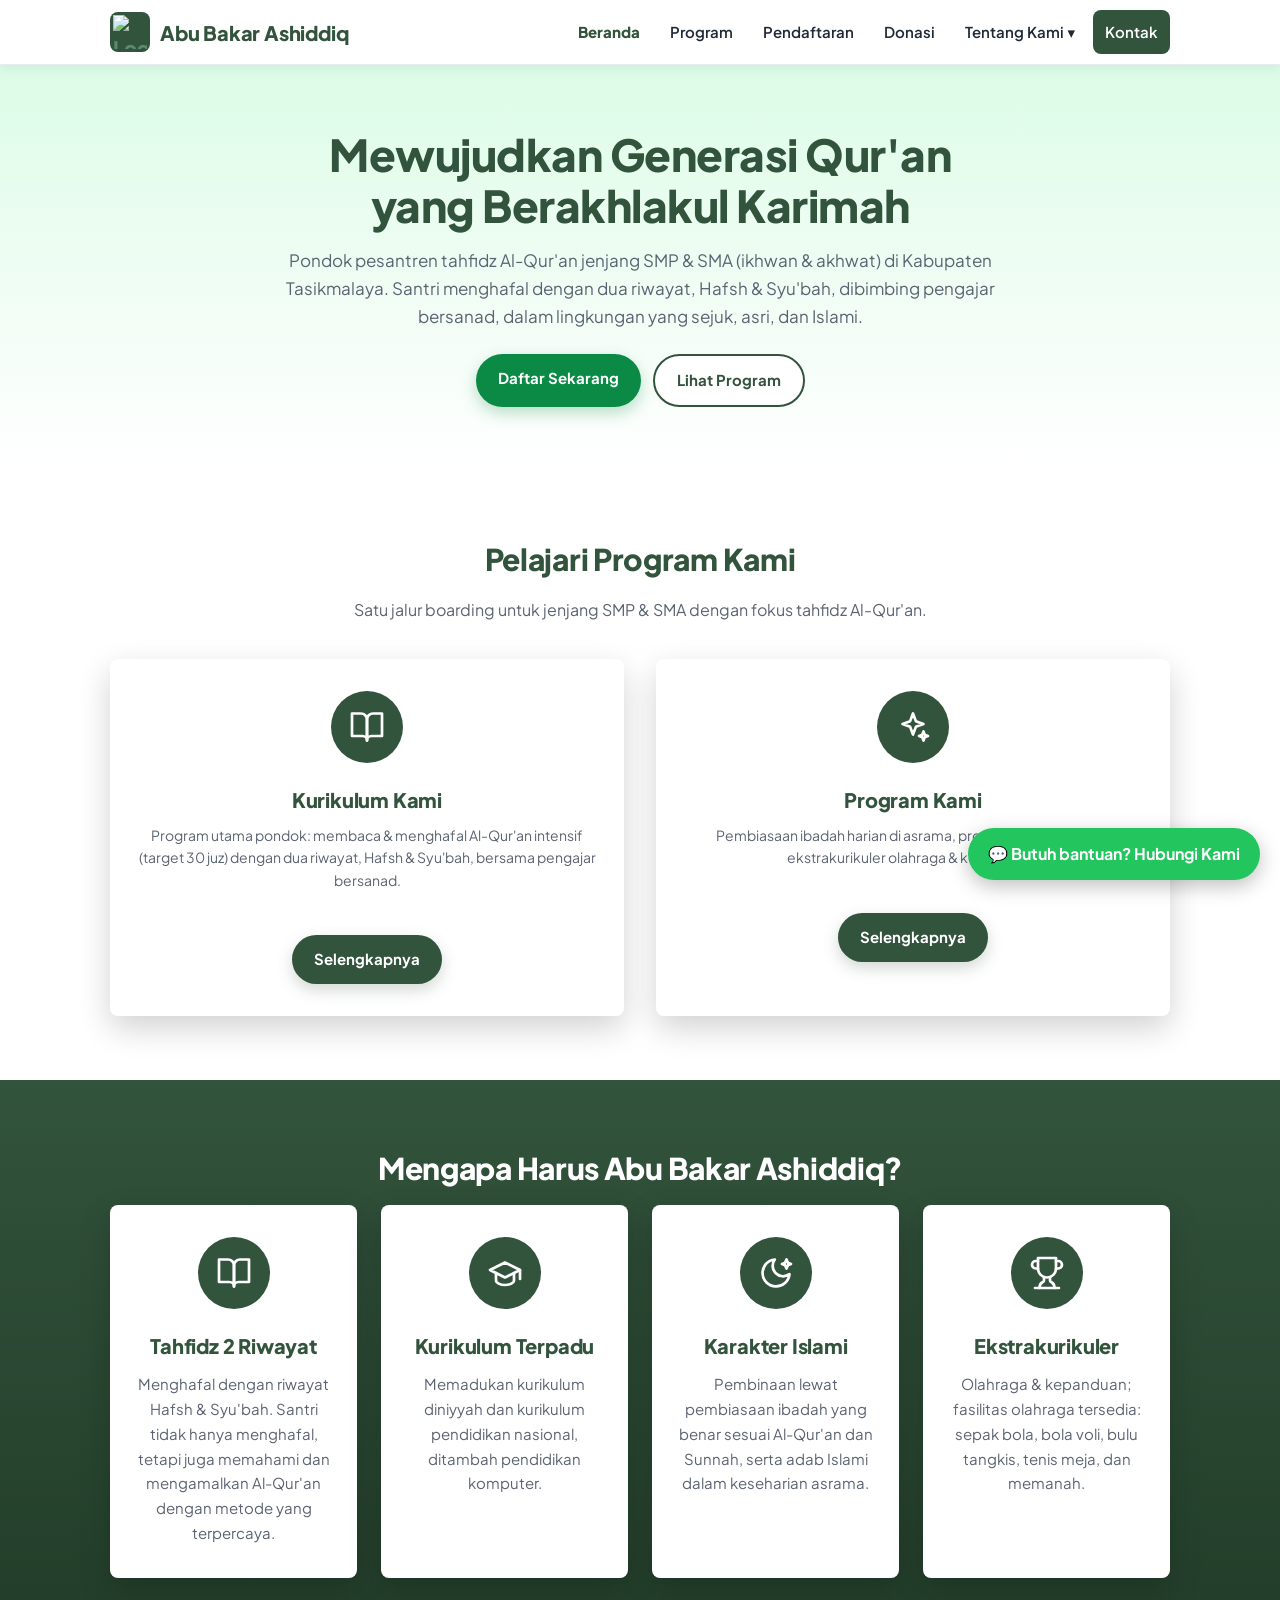
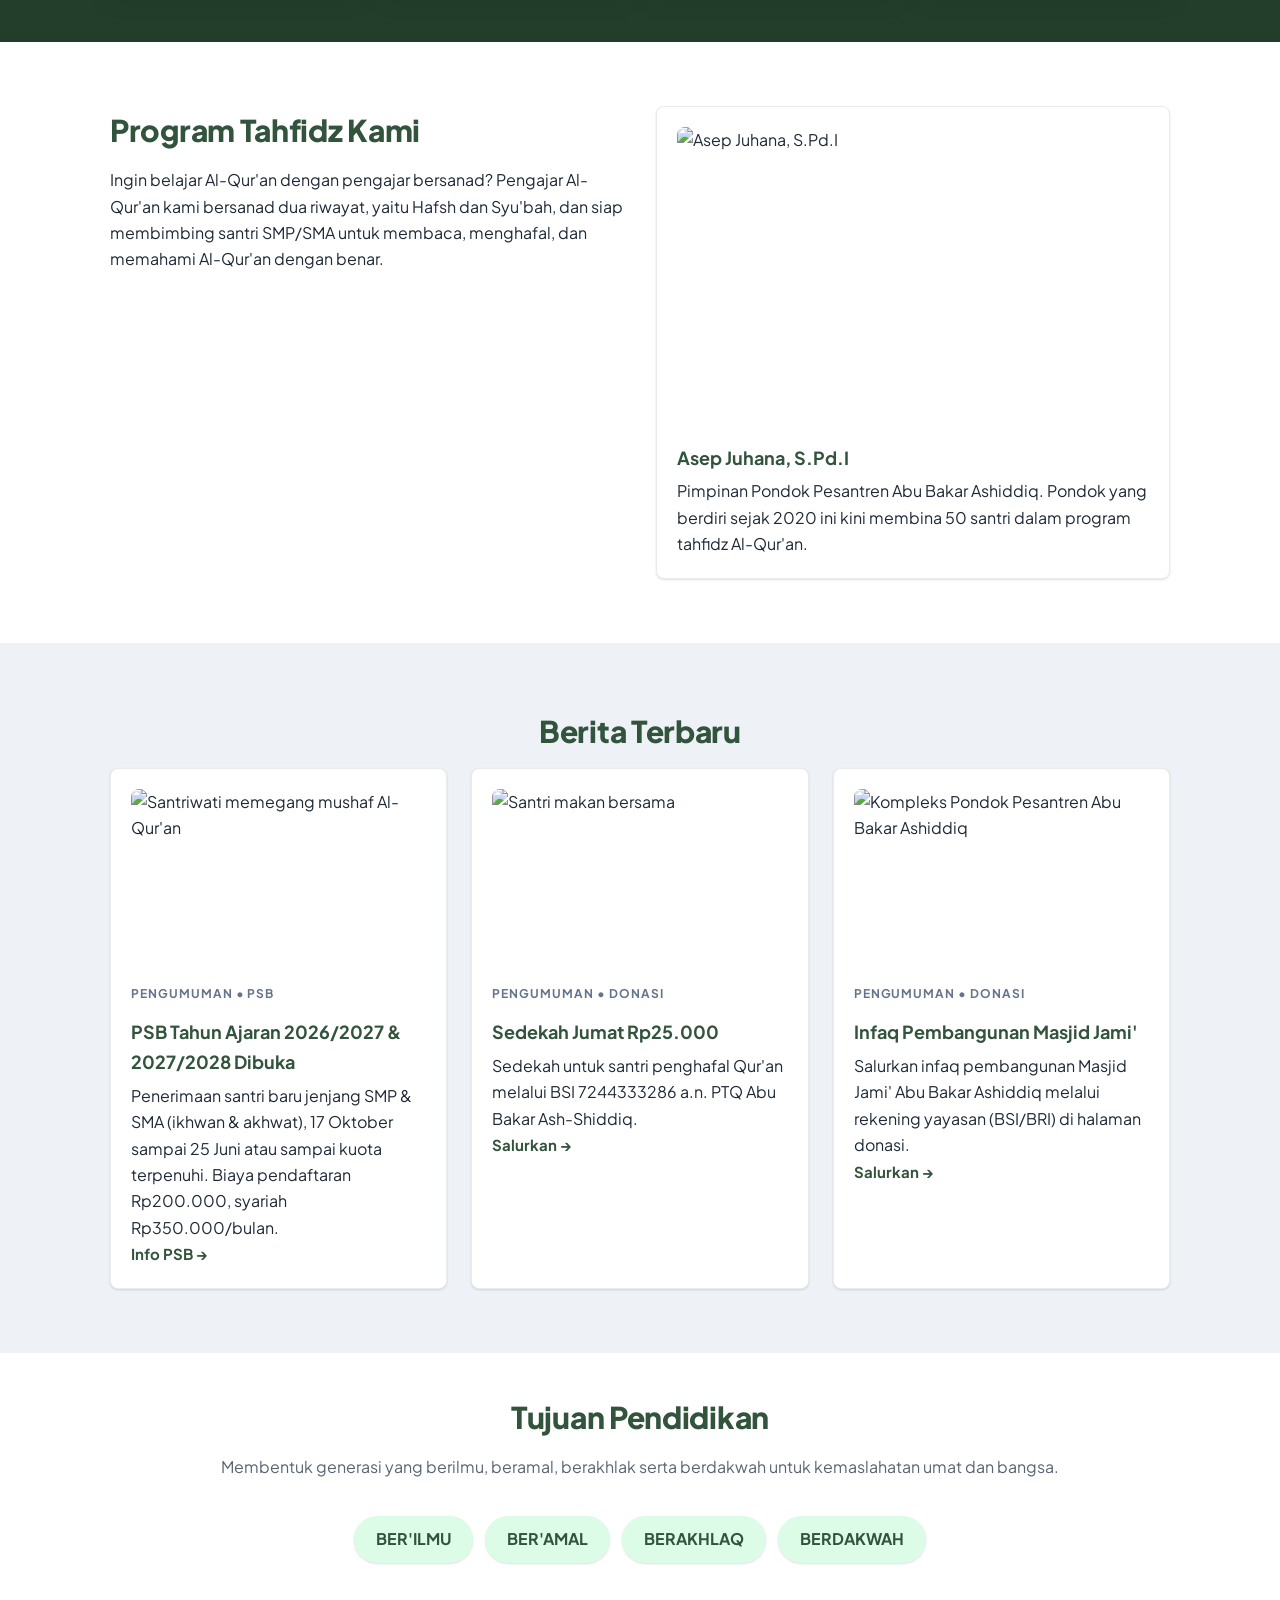
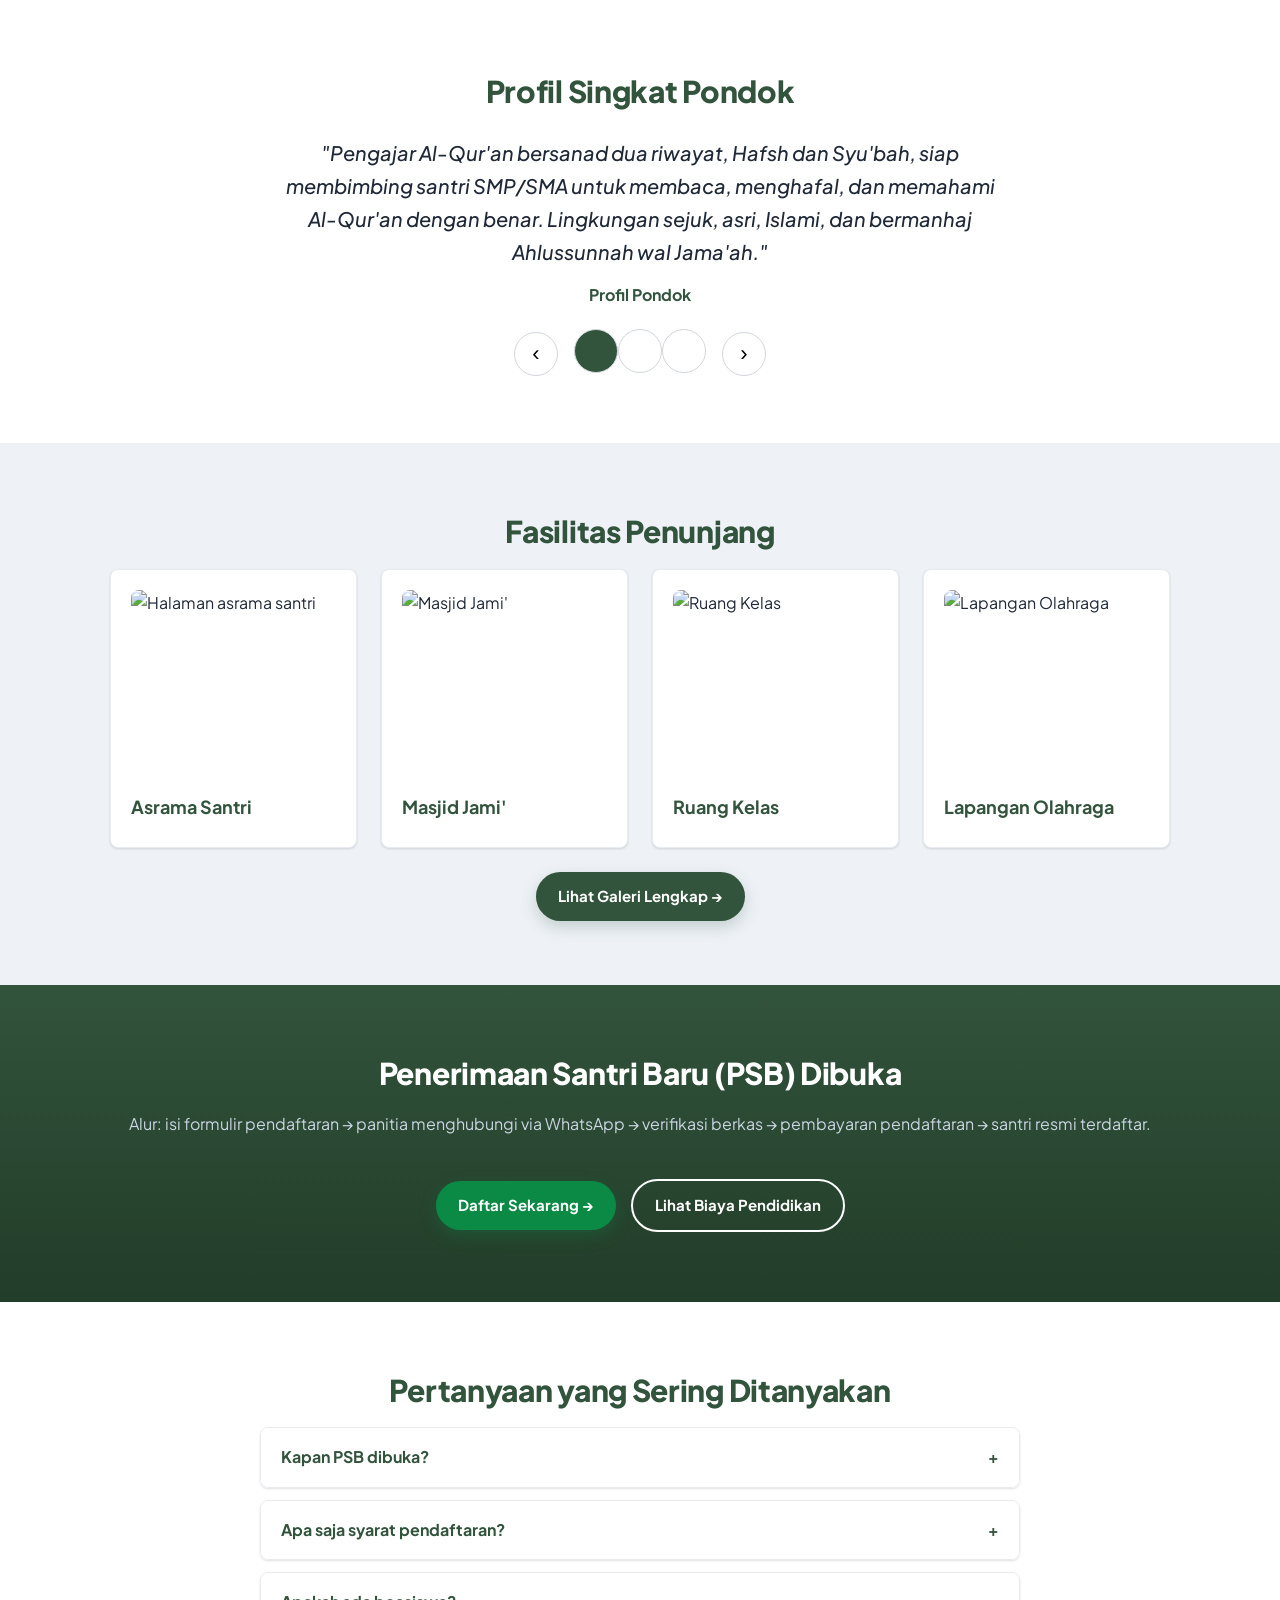
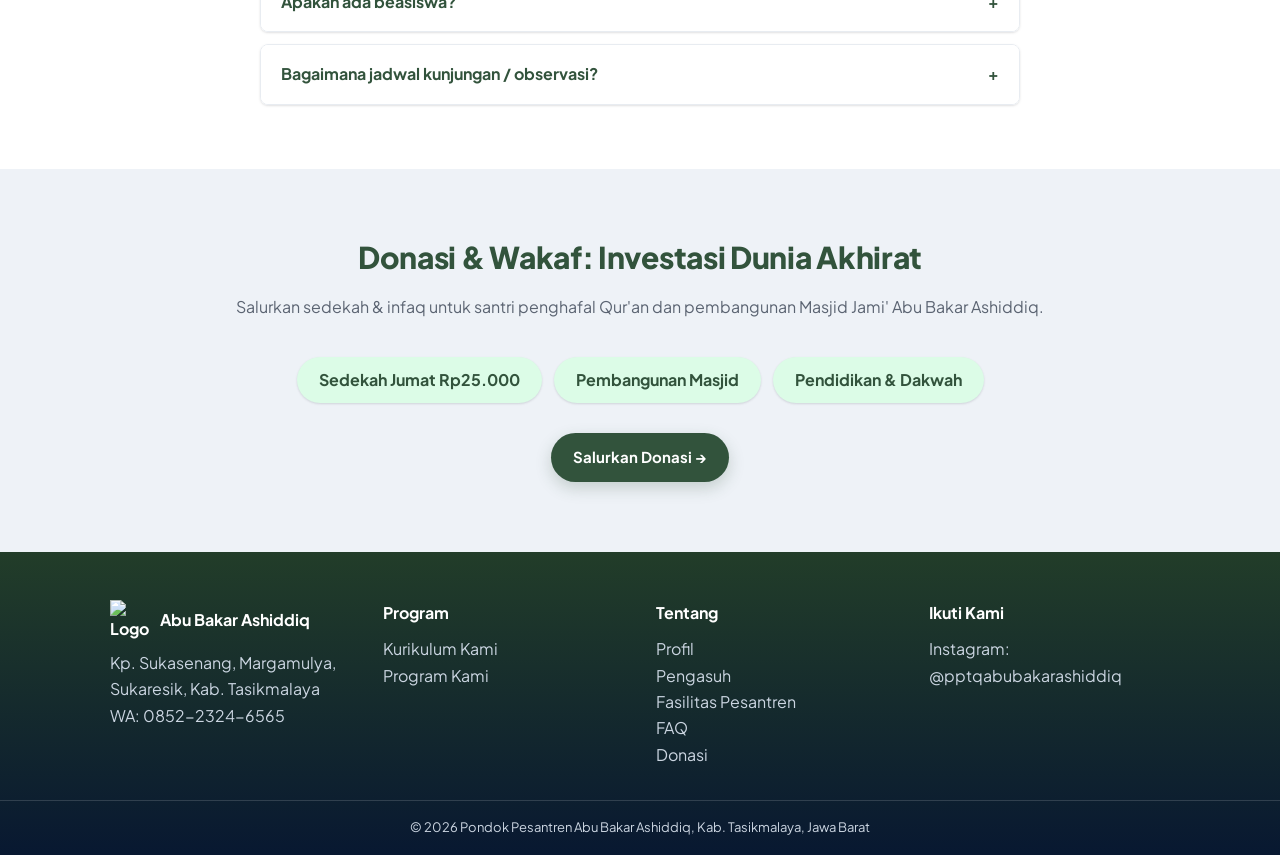
==== commit 4c036fa7: "Hapus statistik beranda, parafrase teks kartu pimpinan" ====
--- a/index.html
+++ b/index.html
@@ -118,16 +118,11 @@
         <div>
           <h2 class="section-title-left">Program Tahfidz Kami</h2>
           <p>Ingin belajar Al-Qur'an dengan pengajar bersanad? Pengajar Al-Qur'an kami bersanad dua riwayat, yaitu Hafsh dan Syu'bah, dan siap membimbing santri SMP/SMA untuk membaca, menghafal, dan memahami Al-Qur'an dengan benar.</p>
-          <div class="stats">
-            <div class="stat"><span class="stat-angka" data-target="50">50</span><small>Santri Aktif</small></div>
-            <div class="stat"><span class="stat-angka" data-target="4">4</span><small>Ustadz &amp; Pengajar</small></div>
-            <div class="stat"><span class="stat-angka" data-target="2">2</span><small>Riwayat Hafalan: Hafsh &amp; Syu'bah</small></div>
-          </div>
         </div>
         <div class="card">
           <img class="foto-pengasuh" src="https://res.cloudinary.com/dk9c7nxzd/image/upload/v1795178016/IMG_3744_p0yfkv.jpg" alt="Asep Juhana, S.Pd.I">
           <h3>Asep Juhana, S.Pd.I</h3>
-          <p>Pimpinan Pondok Pesantren Abu Bakar Ashiddiq. Pondok berdiri sejak 2020 dan saat ini membina 50 santri dengan 4 orang pengajar, didampingi ustadz bersanad Al-Qur'an dua riwayat (Hafsh &amp; Syu'bah).</p>
+          <p>Pimpinan Pondok Pesantren Abu Bakar Ashiddiq. Pondok yang berdiri sejak 2020 ini kini membina 50 santri dalam program tahfidz Al-Qur'an.</p>
         </div>
       </div>
     </div>
--- a/css/style.css
+++ b/css/style.css
@@ -1,19 +1,22 @@
 /* ============================================================
-   Tema: putih dominan + biru dongker + aksen merah (ala referensi)
-   Ganti warna utama di :root kalau pondok punya warna identitas sendiri.
+   Tema: putih dominan + hijau + aksen emas (dari warna logo pondok)
+   Hijau terang #0a8a45 = teks logo, hijau tua #32533c = rehal,
+   emas #c1a540 = Quran. Nama class lama (btn-merah, section-navy,
+   btn-navy) dipertahankan sebagai pengenal, warnanya sudah hijau.
    ============================================================ */
 :root {
-  --navy: #0e2a5c;
-  --navy-tua: #0a1e44;
-  --merah: #d92027;
-  --biru-muda: #dbeafe;
+  --hijau-tua: #32533c;
+  --hijau-gelap: #223d29;
+  --hijau: #0a8a45;
+  --hijau-muda: #dcfce7;
+  --emas: #c1a540;
   --abu: #eef2f7;
   --teks: #1f2937;
   --muted: #5b6472;
   --garis: #e8ecf1;
   --radius: 8px;
   --shadow-card: 0 1px 2px rgba(16,24,40,.06), 0 1px 3px rgba(16,24,40,.08);
-  --shadow-lift: 0 10px 24px rgba(14,42,92,.14);
+  --shadow-lift: 0 10px 24px rgba(50,83,60,.14);
 }
 
 * { box-sizing: border-box; margin: 0; padding: 0; }
@@ -25,7 +28,7 @@
 /* ---------- Topbar & Navbar ---------- */
 .navbar { background: #fff; box-shadow: 0 2px 12px rgba(0,0,0,.08); border-bottom: 1px solid var(--garis); position: sticky; top: 0; z-index: 50; }
 .nav-inner { display: flex; align-items: center; justify-content: space-between; height: 64px; }
-.logo { font-size: 20px; font-weight: 800; letter-spacing: -0.2px; color: var(--navy); text-decoration: none; }
+.logo { font-size: 20px; font-weight: 800; letter-spacing: -0.2px; color: var(--hijau-tua); text-decoration: none; }
 .nav-menu { display: flex; align-items: center; gap: 6px; }
 .nav-menu > a, .drop-btn {
   background: none; border: none; font: inherit; cursor: pointer;
@@ -33,7 +36,7 @@
   font-size: 15px; font-weight: 600;
 }
 .nav-menu > a:hover, .drop-btn:hover { background: var(--abu); }
-.btn-nav { background: var(--navy) !important; color: #fff !important; }
+.btn-nav { background: var(--hijau-tua) !important; color: #fff !important; }
 .dropdown { position: relative; }
 .drop-content {
   display: none; position: absolute; top: 100%; left: 0; min-width: 230px;
@@ -51,30 +54,30 @@
   font-weight: 700; cursor: pointer; text-decoration: none; font-size: 15px;
   transition: transform .15s ease, box-shadow .15s ease, background .15s ease;
 }
-.btn-merah { background: var(--merah); color: #fff; box-shadow: 0 6px 16px rgba(217,32,39,.28); }
-.btn-navy { background: var(--navy); color: #fff; box-shadow: 0 6px 16px rgba(14,42,92,.22); }
-.btn-outline { border: 2px solid var(--navy); color: var(--navy); background: #fff; }
-.btn-text { background: none; border: none; color: var(--navy); font-weight: 700; cursor: pointer; padding: 0; }
+.btn-merah { background: var(--hijau); color: #fff; box-shadow: 0 6px 16px rgba(10,138,69,.28); }
+.btn-navy { background: var(--hijau-tua); color: #fff; box-shadow: 0 6px 16px rgba(50,83,60,.22); }
+.btn-outline { border: 2px solid var(--hijau-tua); color: var(--hijau-tua); background: #fff; }
+.btn-text { background: none; border: none; color: var(--hijau-tua); font-weight: 700; cursor: pointer; padding: 0; }
 .btn:hover { transform: translateY(-1px); }
-.btn-outline:hover { background: #eef2fb; }
+.btn-outline:hover { background: #f0fdf4; }
 
 /* ---------- Section umum ---------- */
 .section { padding: 64px 0; }
-.section-navy { background: linear-gradient(180deg, var(--navy), var(--navy-tua)); color: #fff; }
+.section-navy { background: linear-gradient(180deg, var(--hijau-tua), var(--hijau-gelap)); color: #fff; }
 .section-navy .section-sub { color: #cbd5e1; }
 .strip { padding: 40px 0; }
 .strip-abu { background: var(--abu); }
-.section-title { text-align: center; font-size: 30px; font-weight: 800; letter-spacing: -0.3px; color: var(--navy); margin-bottom: 12px; }
+.section-title { text-align: center; font-size: 30px; font-weight: 800; letter-spacing: -0.3px; color: var(--hijau-tua); margin-bottom: 12px; }
 .section-navy .section-title { color: #fff; }
 .section-navy .rata-kiri { text-align: left; }
 .section-navy h1.section-title { font-size: 36px; }
-.section-title-left { font-size: 30px; font-weight: 800; letter-spacing: -0.3px; color: var(--navy); margin-bottom: 12px; }
+.section-title-left { font-size: 30px; font-weight: 800; letter-spacing: -0.3px; color: var(--hijau-tua); margin-bottom: 12px; }
 .section-sub { text-align: center; color: var(--muted); margin-bottom: 36px; font-size: 16px; }
 
 /* ---------- Hero ---------- */
-.hero { background: linear-gradient(180deg, #d9e6fb, #eef2fb 55%, #fff); padding: 64px 0; }
+.hero { background: linear-gradient(180deg, #dcfce7, #f0fdf4 55%, #fff); padding: 64px 0; }
 .hero-inner { display: grid; grid-template-columns: 1.1fr .9fr; gap: 40px; align-items: center; }
-.hero-text h1 { font-size: 44px; font-weight: 800; line-height: 1.15; letter-spacing: -0.5px; color: var(--navy); margin-bottom: 16px; }
+.hero-text h1 { font-size: 44px; font-weight: 800; line-height: 1.15; letter-spacing: -0.5px; color: var(--hijau-tua); margin-bottom: 16px; }
 .hero-text p { color: var(--muted); font-size: 17px; margin-bottom: 24px; }
 .hero-cta { display: flex; gap: 12px; flex-wrap: wrap; }
 .hero-tunggal { text-align: center; max-width: 760px; margin: 0 auto; }
@@ -82,9 +85,9 @@
 
 /* ---------- Foto placeholder (ganti dengan <img> asli) ---------- */
 .foto-frame {
-  background: var(--biru-muda); border: 2px dashed #93c5fd; border-radius: var(--radius);
+  background: var(--hijau-muda); border: 2px dashed #86efac; border-radius: var(--radius);
   min-height: 170px; display: flex; align-items: center; justify-content: center;
-  color: var(--navy); font-weight: 600; text-align: center; padding: 16px;
+  color: var(--hijau-tua); font-weight: 600; text-align: center; padding: 16px;
 }
 .foto-pengasuh { width: 100%; height: 300px; object-fit: cover; object-position: center 30%; border-radius: var(--radius); display: block; margin-bottom: 16px; }
 
@@ -98,55 +101,51 @@
 .grid-3 { display: grid; grid-template-columns: repeat(3, 1fr); gap: 24px; }
 .grid-4 { display: grid; grid-template-columns: repeat(4, 1fr); gap: 24px; }
 .card { background: #fff; border: 1px solid var(--garis); border-radius: var(--radius); padding: 20px; box-shadow: var(--shadow-card); transition: transform .15s ease, box-shadow .15s ease, border-color .15s ease; }
-.card:hover { transform: translateY(-2px); box-shadow: var(--shadow-lift); border-color: #dbe2ec; }
-.card h3 { color: var(--navy); font-size: 18px; font-weight: 700; margin: 12px 0 6px; }
+.card:hover { transform: translateY(-2px); box-shadow: var(--shadow-lift); border-color: #bbf7d0; }
+.card h3 { color: var(--hijau-tua); font-size: 18px; font-weight: 700; margin: 12px 0 6px; }
 .card small { color: #64748b; font-size: 12px; font-weight: 700; letter-spacing: .08em; text-transform: uppercase; }
 .section-navy .card { color: var(--teks); }
 .fitur-card { background: #fff; border-radius: var(--radius); padding: 32px 24px; text-align: center; box-shadow: 0 12px 32px rgba(0,0,0,.18); }
-.fitur-ikon-lingkaran { width: 72px; height: 72px; border-radius: 50%; background: var(--navy); display: inline-flex; align-items: center; justify-content: center; align-self: center; margin-bottom: 20px; }
+.fitur-ikon-lingkaran { width: 72px; height: 72px; border-radius: 50%; background: var(--hijau-tua); display: inline-flex; align-items: center; justify-content: center; align-self: center; margin-bottom: 20px; }
 .fitur-ikon-lingkaran svg { width: 36px; height: 36px; stroke: #fff; fill: none; stroke-width: 1.8; stroke-linecap: round; stroke-linejoin: round; }
-.fitur-card h3 { font-size: 20px; font-weight: 800; letter-spacing: -0.2px; color: var(--navy); margin-bottom: 10px; }
+.fitur-card h3 { font-size: 20px; font-weight: 800; letter-spacing: -0.2px; color: var(--hijau-tua); margin-bottom: 10px; }
 .fitur-card p { color: var(--muted); font-size: 15px; line-height: 1.65; }
 .program-card { background: #fff; border-radius: var(--radius); padding: 32px 28px; text-align: center; box-shadow: 0 12px 32px rgba(0,0,0,.18); display: flex; flex-direction: column; }
-.program-card h3 { font-size: 20px; font-weight: 800; letter-spacing: -0.2px; color: var(--navy); margin-bottom: 8px; }
+.program-card h3 { font-size: 20px; font-weight: 800; letter-spacing: -0.2px; color: var(--hijau-tua); margin-bottom: 8px; }
 .program-card .program-sub { color: var(--muted); font-size: 14px; line-height: 1.6; margin-bottom: 20px; }
 .program-card .ceklist { flex: 1; }
 .program-card .btn { margin-top: 24px; align-self: center; }
 #boarding .grid-2, #fasilitas .grid-2, #program .grid-2 { align-items: stretch; }
-.cek-sub { text-align: left; font-size: 13px; font-weight: 800; letter-spacing: .06em; text-transform: uppercase; color: var(--navy); margin: 16px 0 10px; }
+.cek-sub { text-align: left; font-size: 13px; font-weight: 800; letter-spacing: .06em; text-transform: uppercase; color: var(--hijau-tua); margin: 16px 0 10px; }
 .cek-sub:first-of-type { margin-top: 2px; }
 .ceklist { list-style: none; margin: 0; padding: 0; text-align: left; }
 .ceklist li { position: relative; padding-left: 30px; margin-bottom: 12px; color: #334155; font-size: 15px; line-height: 1.55; }
 .ceklist li::before { content: ""; position: absolute; left: 0; top: 2px; width: 20px; height: 20px; background: url("data:image/svg+xml,%3Csvg xmlns='http://www.w3.org/2000/svg' viewBox='0 0 24 24' fill='none' stroke='%230e2a5c' stroke-width='2' stroke-linecap='round' stroke-linejoin='round'%3E%3Ccircle cx='12' cy='12' r='10'/%3E%3Cpath d='M8 12.5l2.5 2.5L16 9.5'/%3E%3C/svg%3E") center/contain no-repeat; }
 
 /* ---------- Statistik ---------- */
-.stats { display: flex; gap: 32px; margin-top: 28px; }
-.stat { text-align: left; }
-.stat-angka { font-size: 40px; font-weight: 800; letter-spacing: -0.5px; color: var(--navy); }
-.stat small { display: block; color: #64748b; font-size: 12px; font-weight: 700; letter-spacing: .08em; text-transform: uppercase; }
 
 /* ---------- Chip & slider ---------- */
 .chip-row { display: flex; gap: 12px; flex-wrap: wrap; justify-content: center; }
-.chip-row span { background: var(--biru-muda); color: var(--navy); font-weight: 700; padding: 10px 22px; border-radius: 999px; box-shadow: var(--shadow-card); }
-.chip-row a { background: var(--biru-muda); color: var(--navy); font-weight: 700; padding: 10px 22px; border-radius: 999px; box-shadow: var(--shadow-card); text-decoration: none; }
+.chip-row span { background: var(--hijau-muda); color: var(--hijau-tua); font-weight: 700; padding: 10px 22px; border-radius: 999px; box-shadow: var(--shadow-card); }
+.chip-row a { background: var(--hijau-muda); color: var(--hijau-tua); font-weight: 700; padding: 10px 22px; border-radius: 999px; box-shadow: var(--shadow-card); text-decoration: none; }
 .slider { max-width: 760px; margin: 0 auto; overflow: hidden; }
 .slider-track { display: flex; transition: transform .45s ease; }
 .slide { min-width: 100%; padding: 8px 16px; text-align: center; }
 .slide p { font-size: 20px; font-weight: 500; font-style: italic; }
-.slide footer { margin-top: 14px; font-weight: 700; color: var(--navy); background: none; padding: 0; }
+.slide footer { margin-top: 14px; font-weight: 700; color: var(--hijau-tua); background: none; padding: 0; }
 .slider-nav { display: flex; justify-content: center; align-items: center; gap: 16px; margin-top: 12px; }
 .slider-nav button { width: 44px; height: 44px; border-radius: 50%; border: 1px solid #d1d5db; background: #fff; font-size: 22px; cursor: pointer; }
 .dot { width: 10px; height: 10px; border-radius: 50%; background: #d1d5db; border: none; cursor: pointer; padding: 0; }
-.dot.aktif { background: var(--navy); }
+.dot.aktif { background: var(--hijau-tua); }
 
 /* ---------- PSB ---------- */
 .timeline { position: relative; margin-top: 40px; }
-.timeline::before { content: ""; position: absolute; left: 31px; top: 32px; bottom: 32px; width: 2px; background: rgba(217,32,39,.3); }
+.timeline::before { content: ""; position: absolute; left: 31px; top: 32px; bottom: 32px; width: 2px; background: rgba(10,138,69,.3); }
 .langkah-item { position: relative; display: flex; gap: 20px; padding-bottom: 44px; }
 .langkah-item:last-child { padding-bottom: 0; }
-.langkah-ikon { flex: 0 0 64px; width: 64px; height: 64px; border-radius: 50%; background: var(--merah); display: flex; align-items: center; justify-content: center; box-shadow: 0 8px 20px rgba(217,32,39,.3); position: relative; z-index: 1; }
+.langkah-ikon { flex: 0 0 64px; width: 64px; height: 64px; border-radius: 50%; background: var(--hijau); display: flex; align-items: center; justify-content: center; box-shadow: 0 8px 20px rgba(10,138,69,.3); position: relative; z-index: 1; }
 .langkah-ikon svg { width: 32px; height: 32px; stroke: #fff; fill: none; stroke-width: 1.8; stroke-linecap: round; stroke-linejoin: round; }
-.langkah-item h3 { font-size: 18px; font-weight: 800; letter-spacing: -0.2px; color: var(--navy); margin-bottom: 6px; }
+.langkah-item h3 { font-size: 18px; font-weight: 800; letter-spacing: -0.2px; color: var(--hijau-tua); margin-bottom: 6px; }
 .langkah-item p { color: var(--muted); font-size: 14px; line-height: 1.65; }
 .langkah-item p a { overflow-wrap: anywhere; }
 .psb-intro { text-align: center; max-width: 1080px; margin: 0 auto 28px; }
@@ -155,7 +154,7 @@
 .psb-layout { display: grid; grid-template-columns: 1.4fr 1fr; gap: 48px; align-items: stretch; }
 .psb-samping { background: var(--abu); border-radius: var(--radius); padding: 28px; }
 .psb-divider { border: 0; border-top: 1px solid var(--garis); margin: 36px 0; }
-.psb-subjudul { color: var(--navy); font-size: 20px; font-weight: 800; margin-bottom: 16px; }
+.psb-subjudul { color: var(--hijau-tua); font-size: 20px; font-weight: 800; margin-bottom: 16px; }
 .psb-kontak { list-style: none; margin: 0; padding: 0; }
 .psb-kontak li { margin-bottom: 8px; color: #334155; font-size: 15px; line-height: 1.6; }
 .psb-kontak li:last-child { margin-bottom: 0; }
@@ -166,7 +165,7 @@
 .form-card input, .form-card select {
   padding: 11px 12px; border: 1px solid #d1d5db; border-radius: 8px; font: inherit; width: 100%;
 }
-.form-error { color: var(--merah); font-size: 14px; min-height: 20px; }
+.form-error { color: #dc2626; font-size: 14px; min-height: 20px; }
 .form-sukses { display: none; background: #ecfdf5; color: #065f46; border-radius: 8px; padding: 12px; font-size: 14px; }
 .form-sukses.tampil { display: block; }
 
@@ -175,7 +174,7 @@
 .faq-item { border: 1px solid var(--garis); border-radius: 8px; overflow: hidden; box-shadow: var(--shadow-card); }
 .faq-q {
   width: 100%; background: #fff; border: none; padding: 16px 20px; font: inherit;
-  font-weight: 700; color: var(--navy); display: flex; justify-content: space-between; cursor: pointer; text-align: left;
+  font-weight: 700; color: var(--hijau-tua); display: flex; justify-content: space-between; cursor: pointer; text-align: left;
 }
 .faq-a { display: none; padding: 0 20px 16px; color: #4b5563; }
 .faq-item.buka .faq-a { display: block; }
@@ -183,11 +182,11 @@
 /* ---------- Donasi ---------- */
 .rekening { text-align: center; display: flex; flex-direction: column; }
 .rekening .btn { margin-top: auto; align-self: center; }
-.no-rek { font-size: 26px; font-weight: 800; letter-spacing: 1px; color: var(--navy); margin: 8px 0; }
+.no-rek { font-size: 26px; font-weight: 800; letter-spacing: 1px; color: var(--hijau-tua); margin: 8px 0; }
 .salin-info { text-align: center; color: #065f46; font-weight: 600; margin-top: 16px; min-height: 22px; }
 
 /* ---------- Footer & WA melayang ---------- */
-footer#kontak { background: linear-gradient(180deg, var(--navy-tua), #081831); color: #cbd5e1; padding: 48px 0 0; }
+footer#kontak { background: linear-gradient(180deg, var(--hijau-gelap), #081831); color: #cbd5e1; padding: 48px 0 0; }
 .footer-grid { display: grid; grid-template-columns: repeat(4, 1fr); gap: 32px; padding-bottom: 32px; }
 footer#kontak h3 { color: #fff; font-size: 16px; font-weight: 700; margin-bottom: 10px; }
 footer#kontak a { text-decoration: none; }
@@ -206,7 +205,7 @@
 }
 .modal-backdrop.tampil { display: flex; }
 .modal { background: #fff; border-radius: 12px; max-width: 560px; width: 100%; padding: 28px; position: relative; max-height: 85vh; overflow: auto; }
-.modal h3 { color: var(--navy); margin-bottom: 12px; }
+.modal h3 { color: var(--hijau-tua); margin-bottom: 12px; }
 .modal-close { position: absolute; top: 12px; right: 14px; background: none; border: none; font-size: 20px; cursor: pointer; padding: 8px; line-height: 1; }
 .modal table { width: 100%; border-collapse: collapse; margin-top: 8px; }
 .modal td, .modal th { border: 1px solid #e5e7eb; padding: 8px 10px; text-align: left; }
@@ -248,30 +247,30 @@
 }
 
 /* ---------- Halaman dalam (multipage) ---------- */
-.page-hero { background: linear-gradient(180deg, var(--navy), var(--navy-tua)); color: #fff; padding: 48px 0; }
+.page-hero { background: linear-gradient(180deg, var(--hijau-tua), var(--hijau-gelap)); color: #fff; padding: 48px 0; }
 .page-hero h1 { font-size: 36px; font-weight: 800; letter-spacing: -0.3px; margin-bottom: 8px; }
 .page-hero p { color: #cbd5e1; }
 .breadcrumb { font-size: 13px; margin-bottom: 10px; }
-.breadcrumb a { color: #93c5fd; text-decoration: none; }
+.breadcrumb a { color: #86efac; text-decoration: none; }
 .cta-banner { text-align: center; }
 .cta-banner .btn { margin: 6px; }
-.nav-menu a.aktif { color: var(--navy); font-weight: 800; }
+.nav-menu a.aktif { color: var(--hijau-tua); font-weight: 800; }
 
 /* ---------- Tabel halaman ---------- */
 .tabel { width: 100%; border-collapse: collapse; background: #fff; }
 .tabel th, .tabel td { border: 1px solid #e5e7eb; padding: 10px 12px; text-align: left; }
-.tabel th { background: var(--navy); color: #fff; }
+.tabel th { background: var(--hijau-tua); color: #fff; }
 
 /* ---------- Peta & kartu kontak (halaman Kontak) ---------- */
 .peta-kontak { padding: 32px 0 0; }
 .peta-kontak iframe { width: 100%; height: 420px; border: 1px solid var(--garis); border-radius: var(--radius); display: block; }
-.label-pill { display: inline-block; background: var(--abu); color: var(--muted); font-size: 12px; font-weight: 700; letter-spacing: .08em; text-transform: uppercase; padding: 6px 16px; border-radius: 999px; }
+.label-pill { display: inline-block; background: var(--emas); color: var(--hijau-gelap); font-size: 12px; font-weight: 700; letter-spacing: .08em; text-transform: uppercase; padding: 6px 16px; border-radius: 999px; }
 .kontak-grid { margin-top: 36px; text-align: center; }
 .kontak-card { background: #fff; border: 1px solid var(--garis); border-radius: var(--radius); padding: 32px 20px; box-shadow: var(--shadow-card); text-decoration: none; color: inherit; display: flex; flex-direction: column; align-items: center; gap: 12px; transition: transform .15s ease, box-shadow .15s ease; }
 .kontak-card:hover { transform: translateY(-2px); box-shadow: var(--shadow-lift); }
 .kontak-ikon { width: 56px; height: 56px; border-radius: 12px; background: var(--abu); display: inline-flex; align-items: center; justify-content: center; }
-.kontak-ikon svg { width: 28px; height: 28px; stroke: var(--navy); fill: none; stroke-width: 1.8; stroke-linecap: round; stroke-linejoin: round; }
-.kontak-card strong { font-size: 17px; font-weight: 700; color: var(--navy); overflow-wrap: anywhere; }
+.kontak-ikon svg { width: 28px; height: 28px; stroke: var(--hijau-tua); fill: none; stroke-width: 1.8; stroke-linecap: round; stroke-linejoin: round; }
+.kontak-card strong { font-size: 17px; font-weight: 700; color: var(--hijau-tua); overflow-wrap: anywhere; }
 .kontak-sub { color: var(--muted); font-size: 14px; }
 .kontak-catatan { text-align: center; color: var(--muted); font-size: 14px; margin-top: 28px; }
 
@@ -281,12 +280,12 @@
   padding: 12px 24px; border-radius: 999px; border: 1px solid #d1d5db;
   background: #fff; font: inherit; font-weight: 600; cursor: pointer; color: var(--teks);
 }
-.filter-btn.aktif { background: var(--navy); color: #fff; border-color: var(--navy); box-shadow: 0 4px 12px rgba(14,42,92,.25); }
+.filter-btn.aktif { background: var(--hijau-tua); color: #fff; border-color: var(--hijau-tua); box-shadow: 0 4px 12px rgba(50,83,60,.25); }
 .sembunyi { display: none !important; }
 
 /* ---------- Logo pondok ---------- */
 .logo { display: inline-flex; align-items: center; gap: 10px; }
-.logo-chip { display: inline-flex; align-items: center; justify-content: center; width: 40px; height: 40px; background: var(--navy); border-radius: 8px; padding: 3px; flex: none; }
+.logo-chip { display: inline-flex; align-items: center; justify-content: center; width: 40px; height: 40px; background: var(--hijau-tua); border-radius: 8px; padding: 3px; flex: none; }
 .logo-chip img { width: 100%; height: 100%; object-fit: contain; display: block; mix-blend-mode: screen; }
 .logo-footer { display: inline-flex; align-items: center; gap: 10px; }
 .logo-footer img { width: 40px; height: 40px; object-fit: contain; mix-blend-mode: screen; }
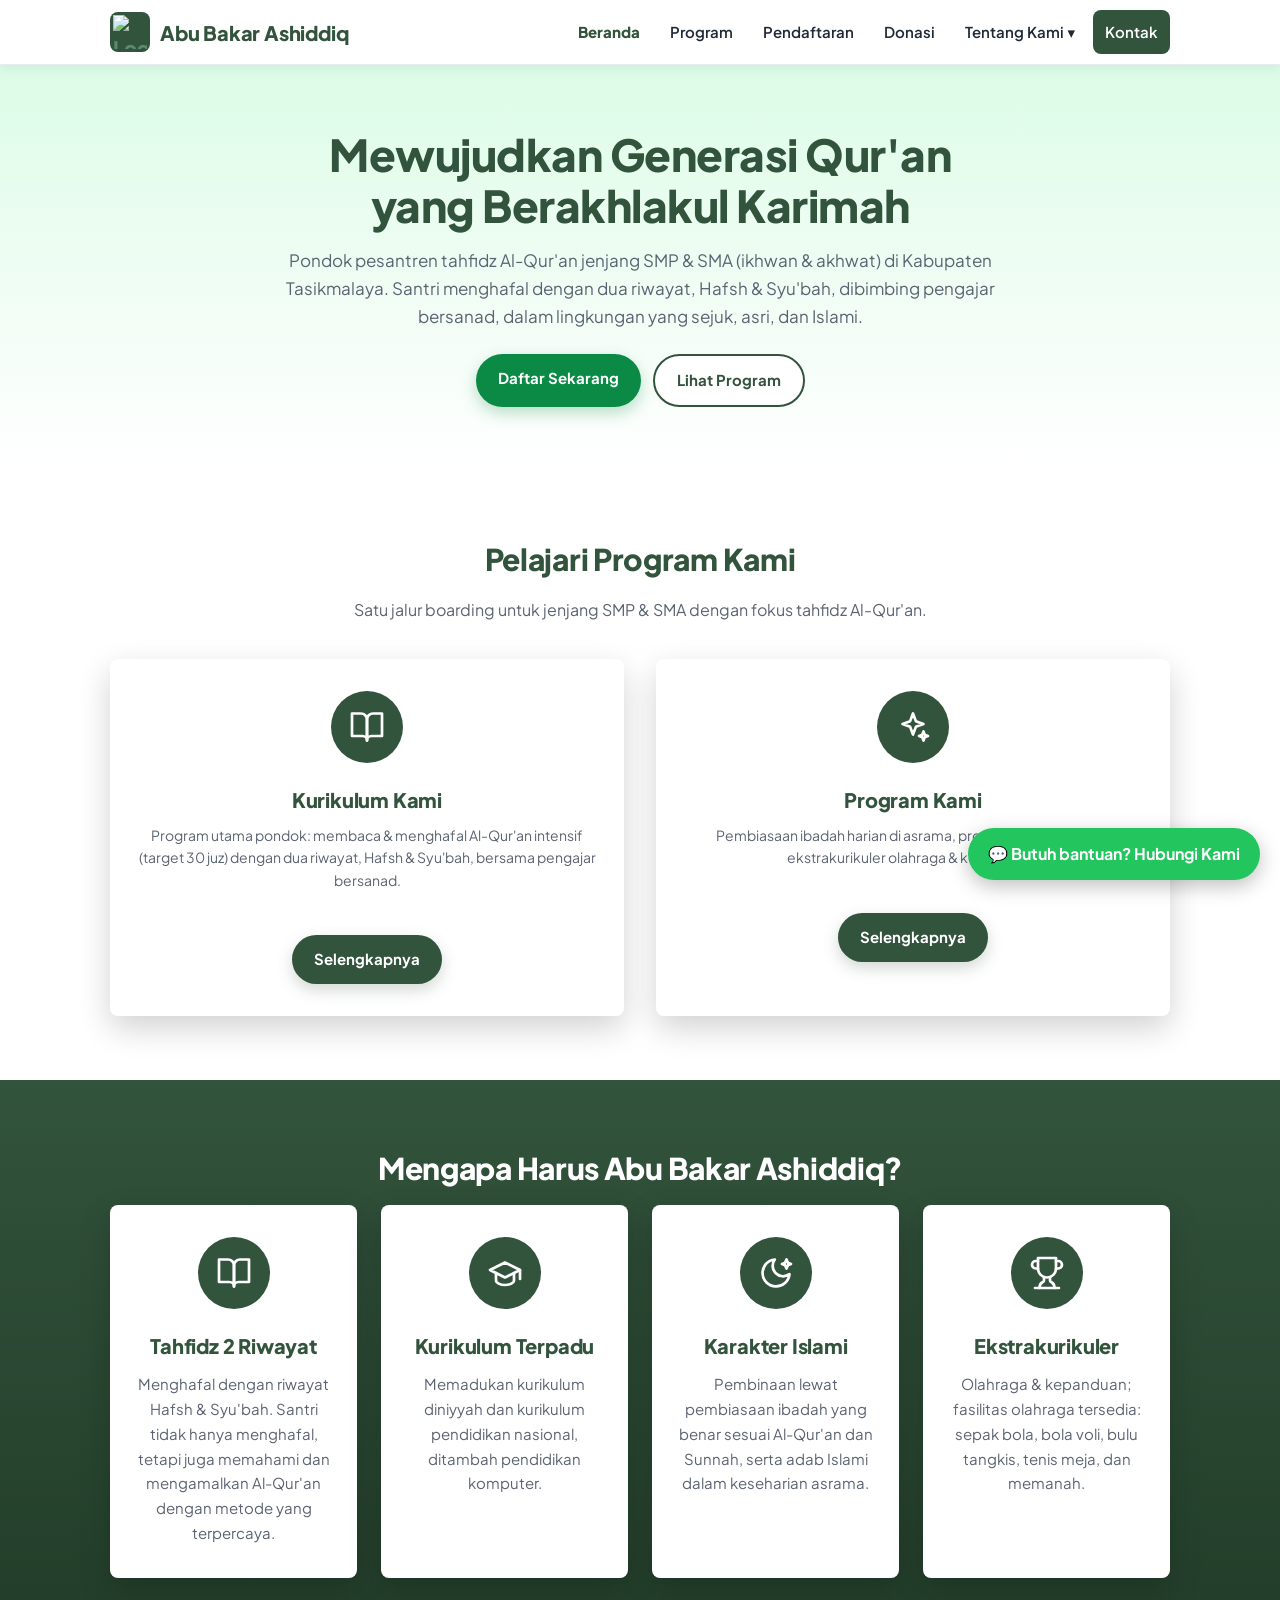
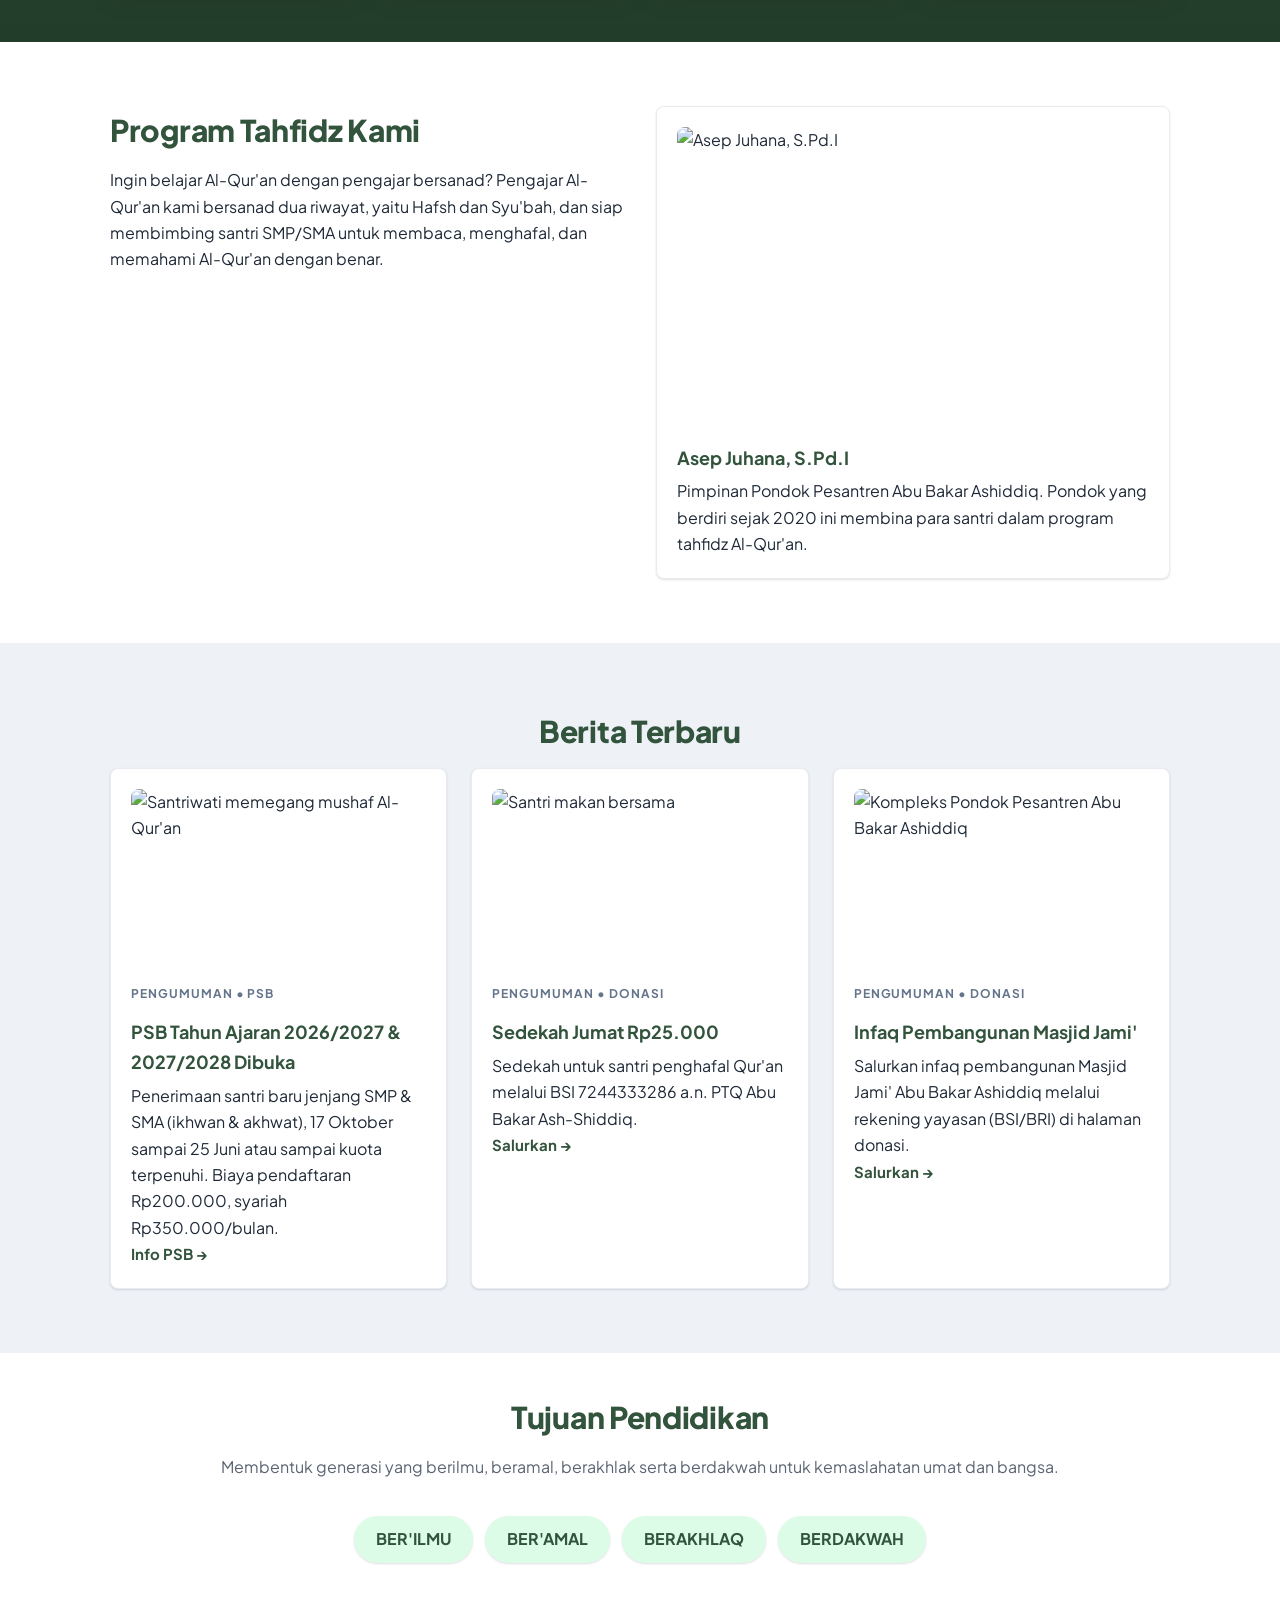
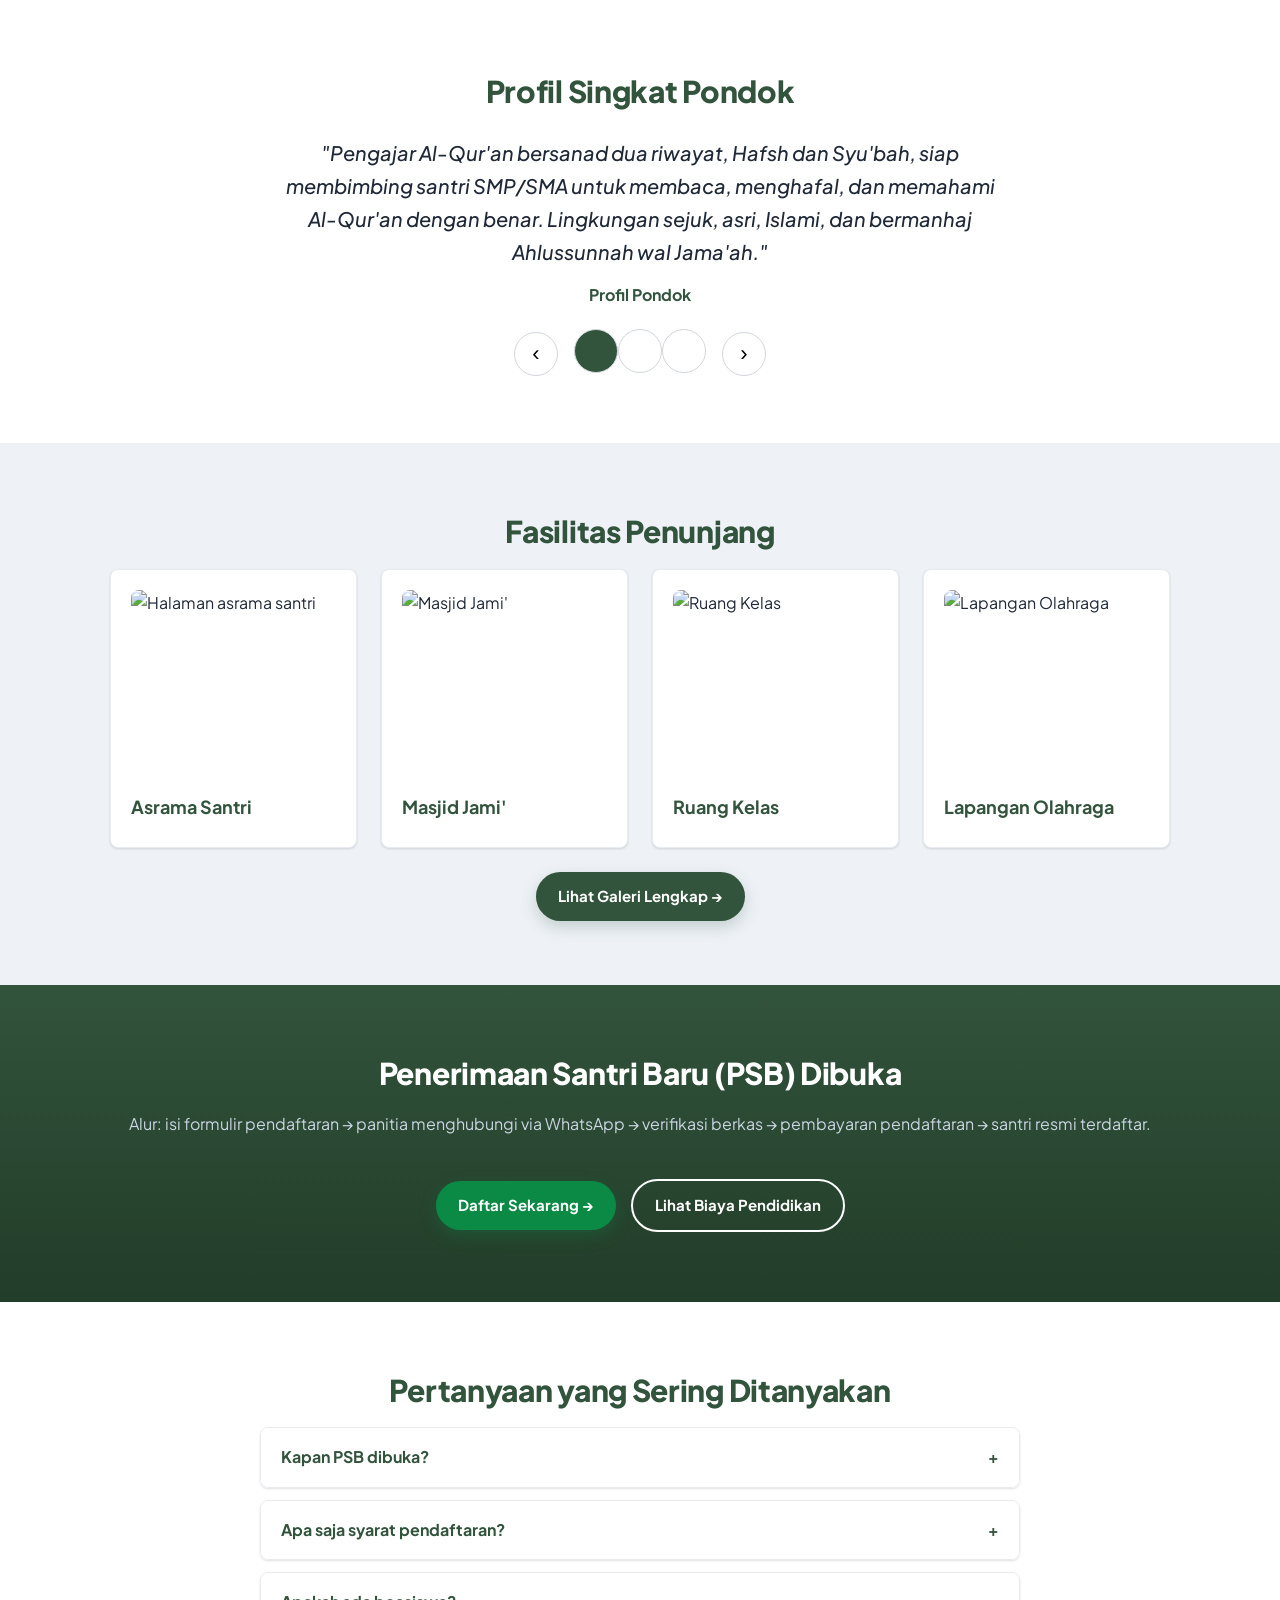
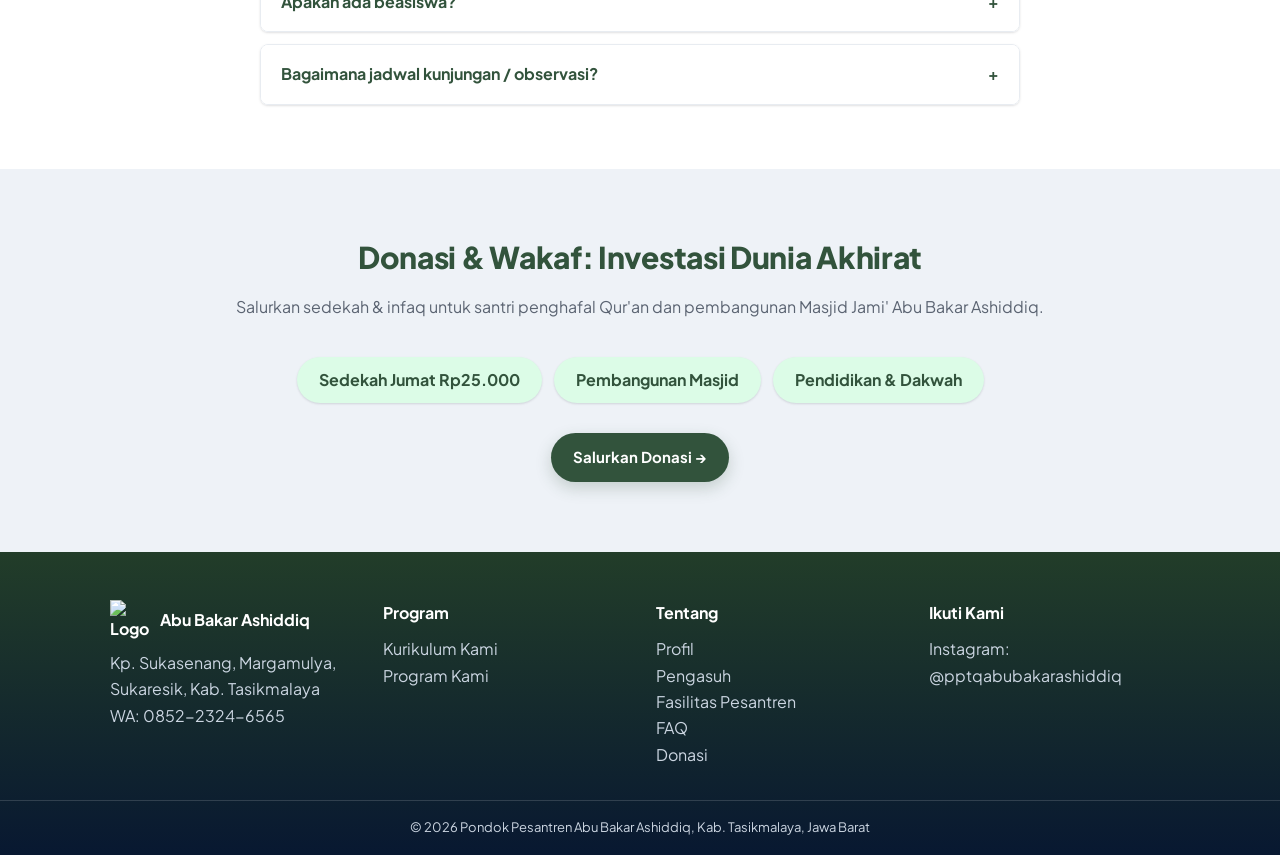
==== commit 12c243e8: "Hapus angka 50 santri dari teks kartu pimpinan" ====
--- a/index.html
+++ b/index.html
@@ -122,7 +122,7 @@
         <div class="card">
           <img class="foto-pengasuh" src="https://res.cloudinary.com/dk9c7nxzd/image/upload/v1795178016/IMG_3744_p0yfkv.jpg" alt="Asep Juhana, S.Pd.I">
           <h3>Asep Juhana, S.Pd.I</h3>
-          <p>Pimpinan Pondok Pesantren Abu Bakar Ashiddiq. Pondok yang berdiri sejak 2020 ini kini membina 50 santri dalam program tahfidz Al-Qur'an.</p>
+          <p>Pimpinan Pondok Pesantren Abu Bakar Ashiddiq. Pondok yang berdiri sejak 2020 ini membina para santri dalam program tahfidz Al-Qur'an.</p>
         </div>
       </div>
     </div>
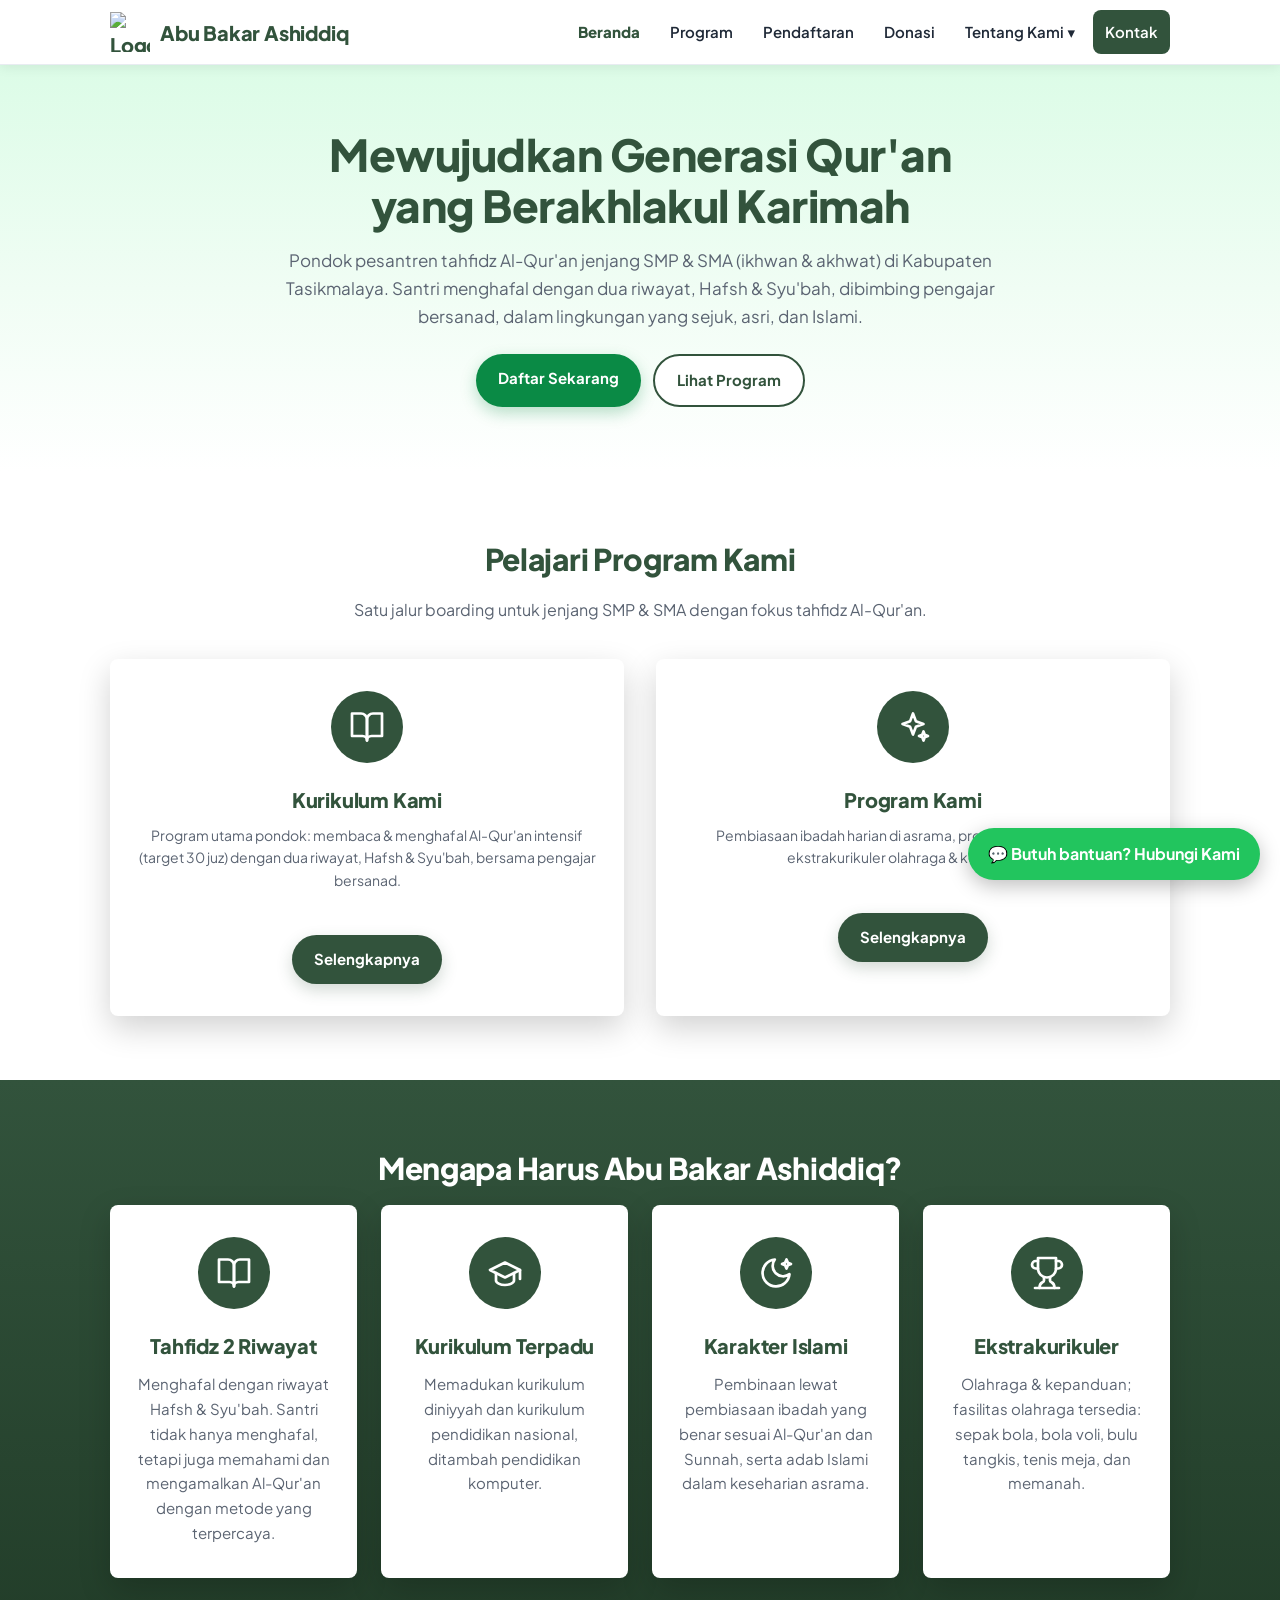
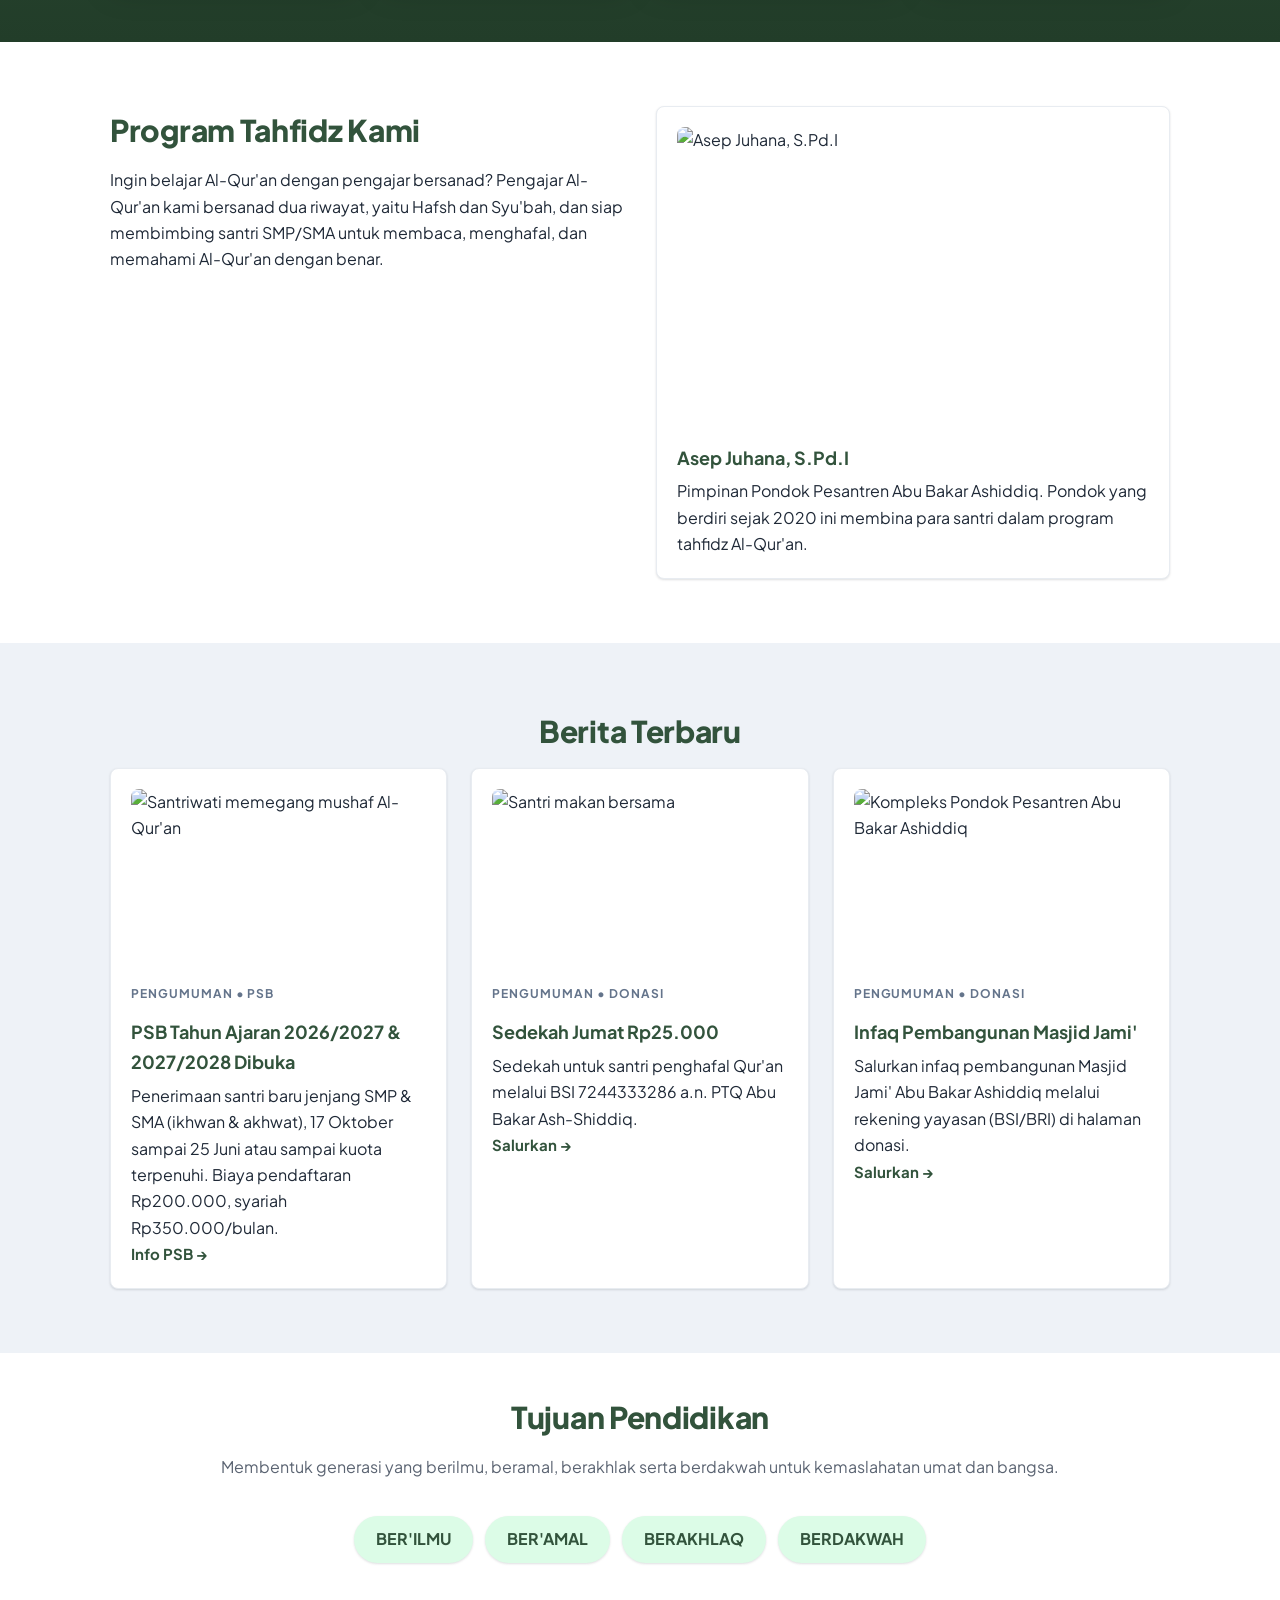
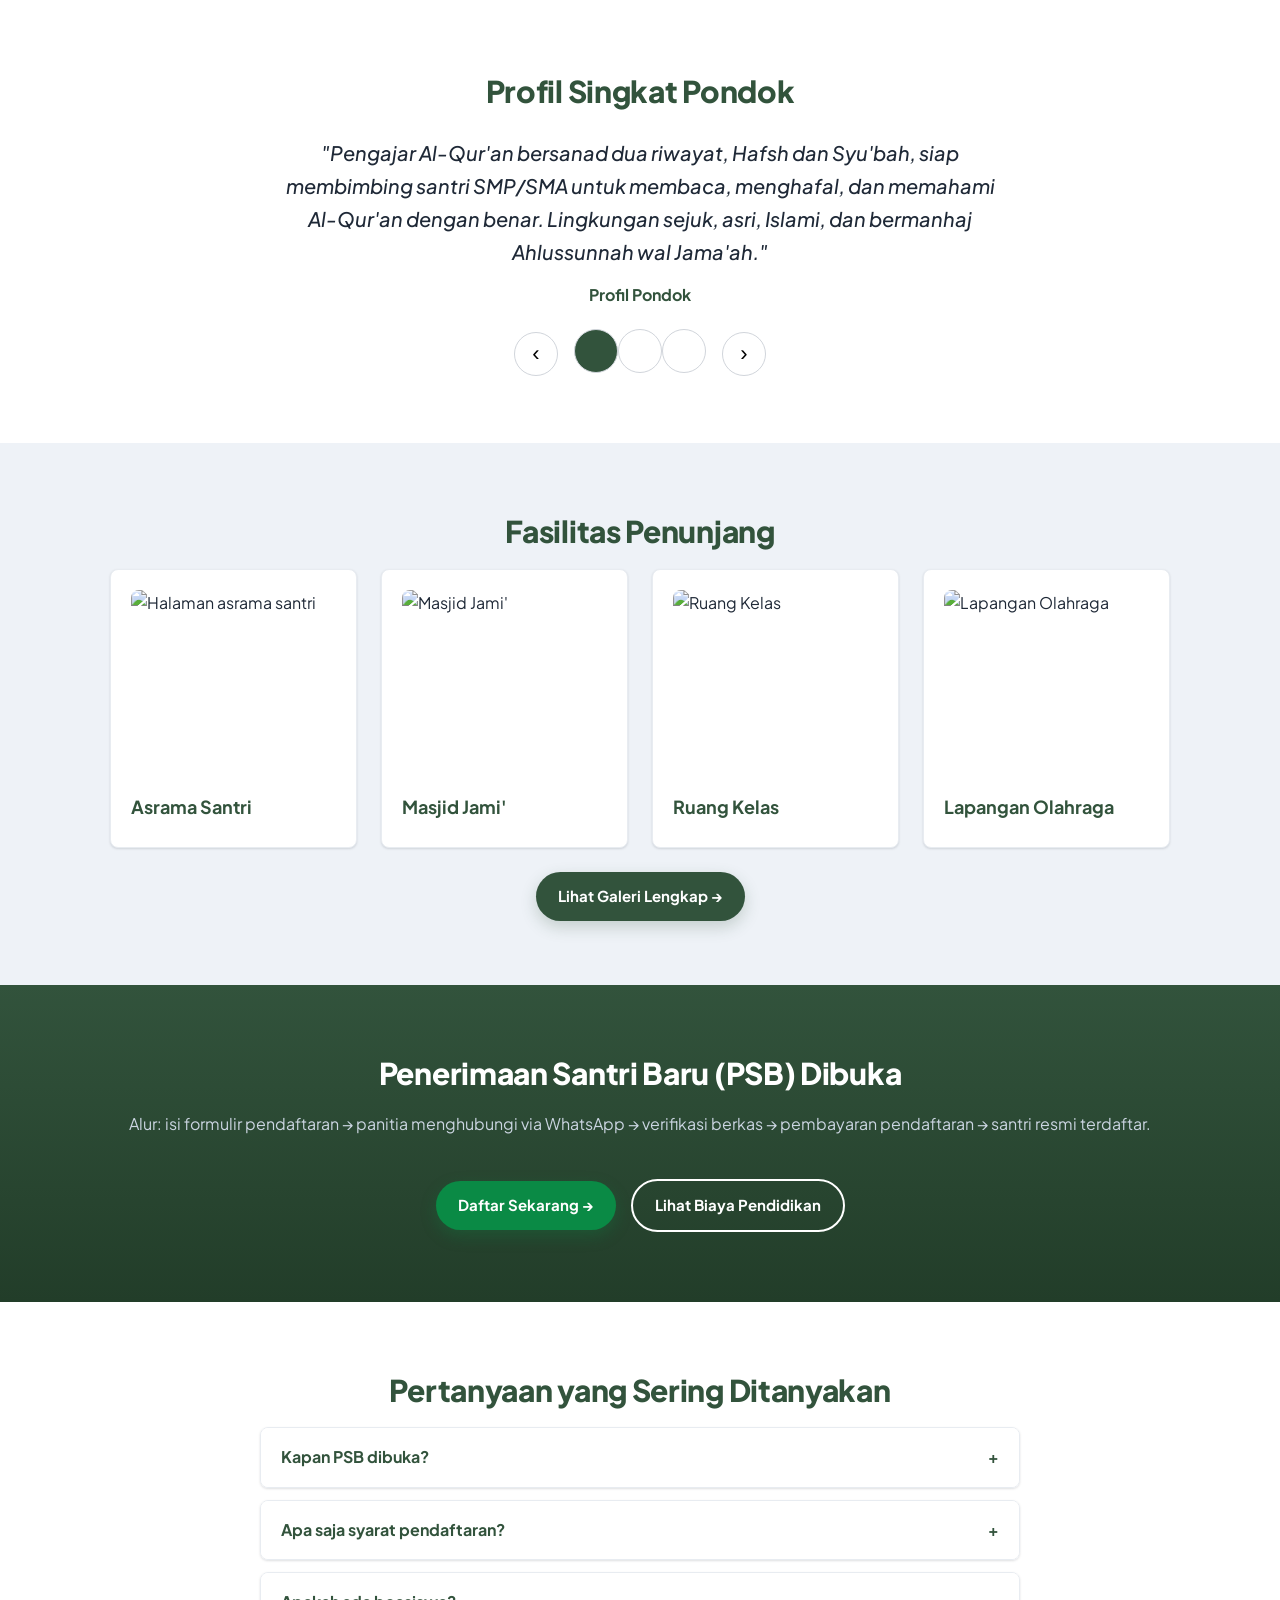
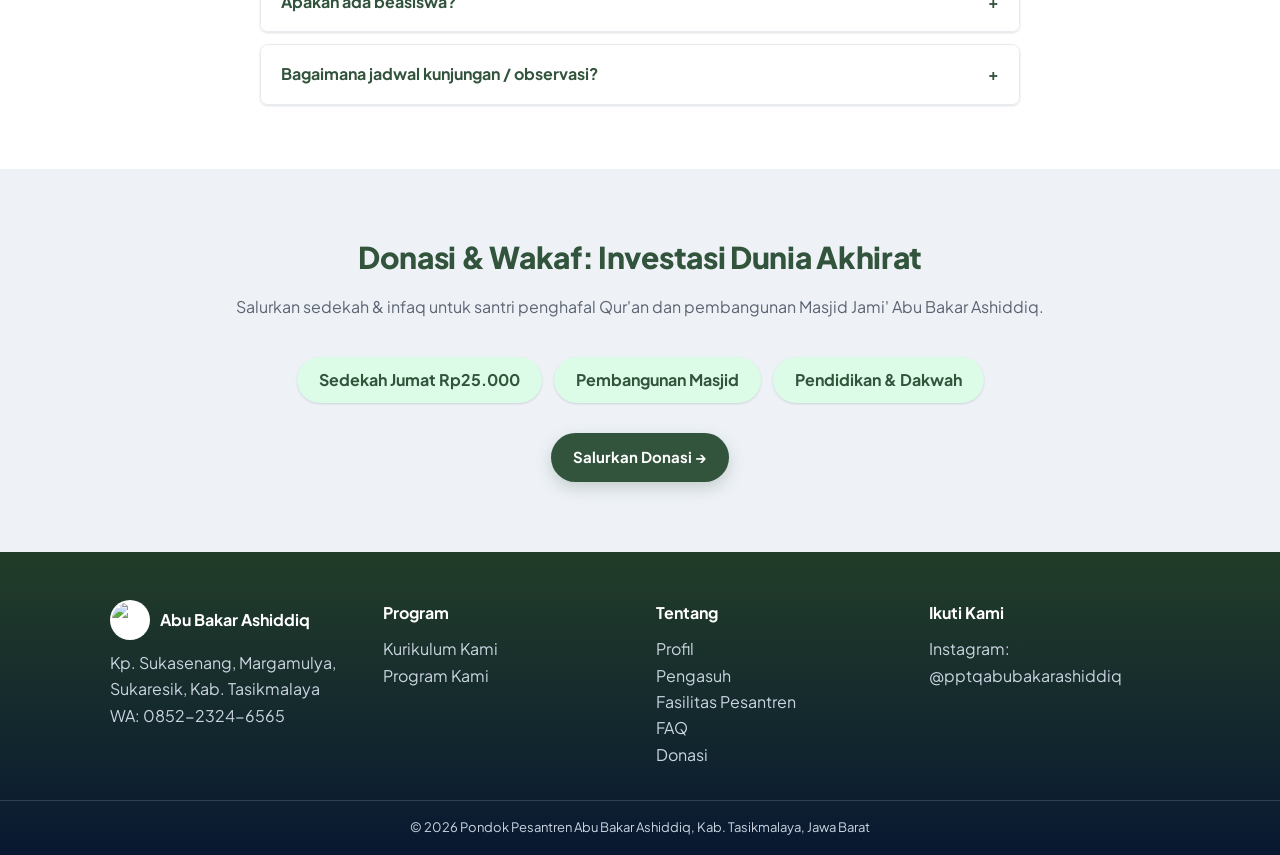
==== commit 805e1445: "Ganti logo ke logo baru berwarna (Cloudinary IMG_3748)" ====
--- a/index.html
+++ b/index.html
@@ -10,7 +10,7 @@
   <link rel="preconnect" href="https://fonts.googleapis.com">
   <link rel="preconnect" href="https://fonts.gstatic.com" crossorigin>
   <link href="https://fonts.googleapis.com/css2?family=Plus+Jakarta+Sans:wght@400;600;700;800&display=swap" rel="stylesheet">
-  <link rel="icon" type="image/png" href="https://res.cloudinary.com/dk9c7nxzd/image/upload/v1795090565/IMG-20261119-WA5596_ub9mdb.jpg">
+  <link rel="icon" type="image/png" href="https://res.cloudinary.com/dk9c7nxzd/image/upload/v1795191091/IMG_3748_btqmze.png">
 </head>
 <body>
 
@@ -18,7 +18,7 @@
   <header class="navbar" id="navbar">
     <div class="container nav-inner">
       <!-- GANTI: logo & nama pondok -->
-      <a href="index.html" class="logo"><span class="logo-chip"><img src="https://res.cloudinary.com/dk9c7nxzd/image/upload/v1795090565/IMG-20261119-WA5596_ub9mdb.jpg" alt="Logo Pondok Pesantren Abu Bakar Ashiddiq"></span>Abu Bakar Ashiddiq</a>
+      <a href="index.html" class="logo"><span class="logo-chip"><img src="https://res.cloudinary.com/dk9c7nxzd/image/upload/v1795191091/IMG_3748_btqmze.png" alt="Logo Pondok Pesantren Abu Bakar Ashiddiq"></span>Abu Bakar Ashiddiq</a>
 
       <button class="hamburger" id="hamburger" aria-label="Buka menu">☰</button>
 
@@ -260,7 +260,7 @@
   <footer id="kontak">
     <div class="container footer-grid">
       <div>
-        <h3 class="logo-footer"><img src="https://res.cloudinary.com/dk9c7nxzd/image/upload/v1795090565/IMG-20261119-WA5596_ub9mdb.jpg" alt="Logo Pondok Pesantren Abu Bakar Ashiddiq">Abu Bakar Ashiddiq</h3>
+        <h3 class="logo-footer"><img src="https://res.cloudinary.com/dk9c7nxzd/image/upload/v1795191091/IMG_3748_btqmze.png" alt="Logo Pondok Pesantren Abu Bakar Ashiddiq">Abu Bakar Ashiddiq</h3>
         <p>Kp. Sukasenang, Margamulya, Sukaresik, Kab. Tasikmalaya<br>WA: <a href="https://wa.me/6285223246565" target="_blank" rel="noopener">0852-2324-6565</a></p>
       </div>
       <div>
--- a/css/style.css
+++ b/css/style.css
@@ -285,7 +285,7 @@
 
 /* ---------- Logo pondok ---------- */
 .logo { display: inline-flex; align-items: center; gap: 10px; }
-.logo-chip { display: inline-flex; align-items: center; justify-content: center; width: 40px; height: 40px; background: var(--hijau-tua); border-radius: 8px; padding: 3px; flex: none; }
-.logo-chip img { width: 100%; height: 100%; object-fit: contain; display: block; mix-blend-mode: screen; }
+.logo-chip { display: inline-flex; align-items: center; justify-content: center; width: 40px; height: 40px; background: none; flex: none; }
+.logo-chip img { width: 100%; height: 100%; object-fit: contain; display: block; }
 .logo-footer { display: inline-flex; align-items: center; gap: 10px; }
-.logo-footer img { width: 40px; height: 40px; object-fit: contain; mix-blend-mode: screen; }
+.logo-footer img { width: 40px; height: 40px; object-fit: contain; background: #fff; border-radius: 50%; padding: 2px; }
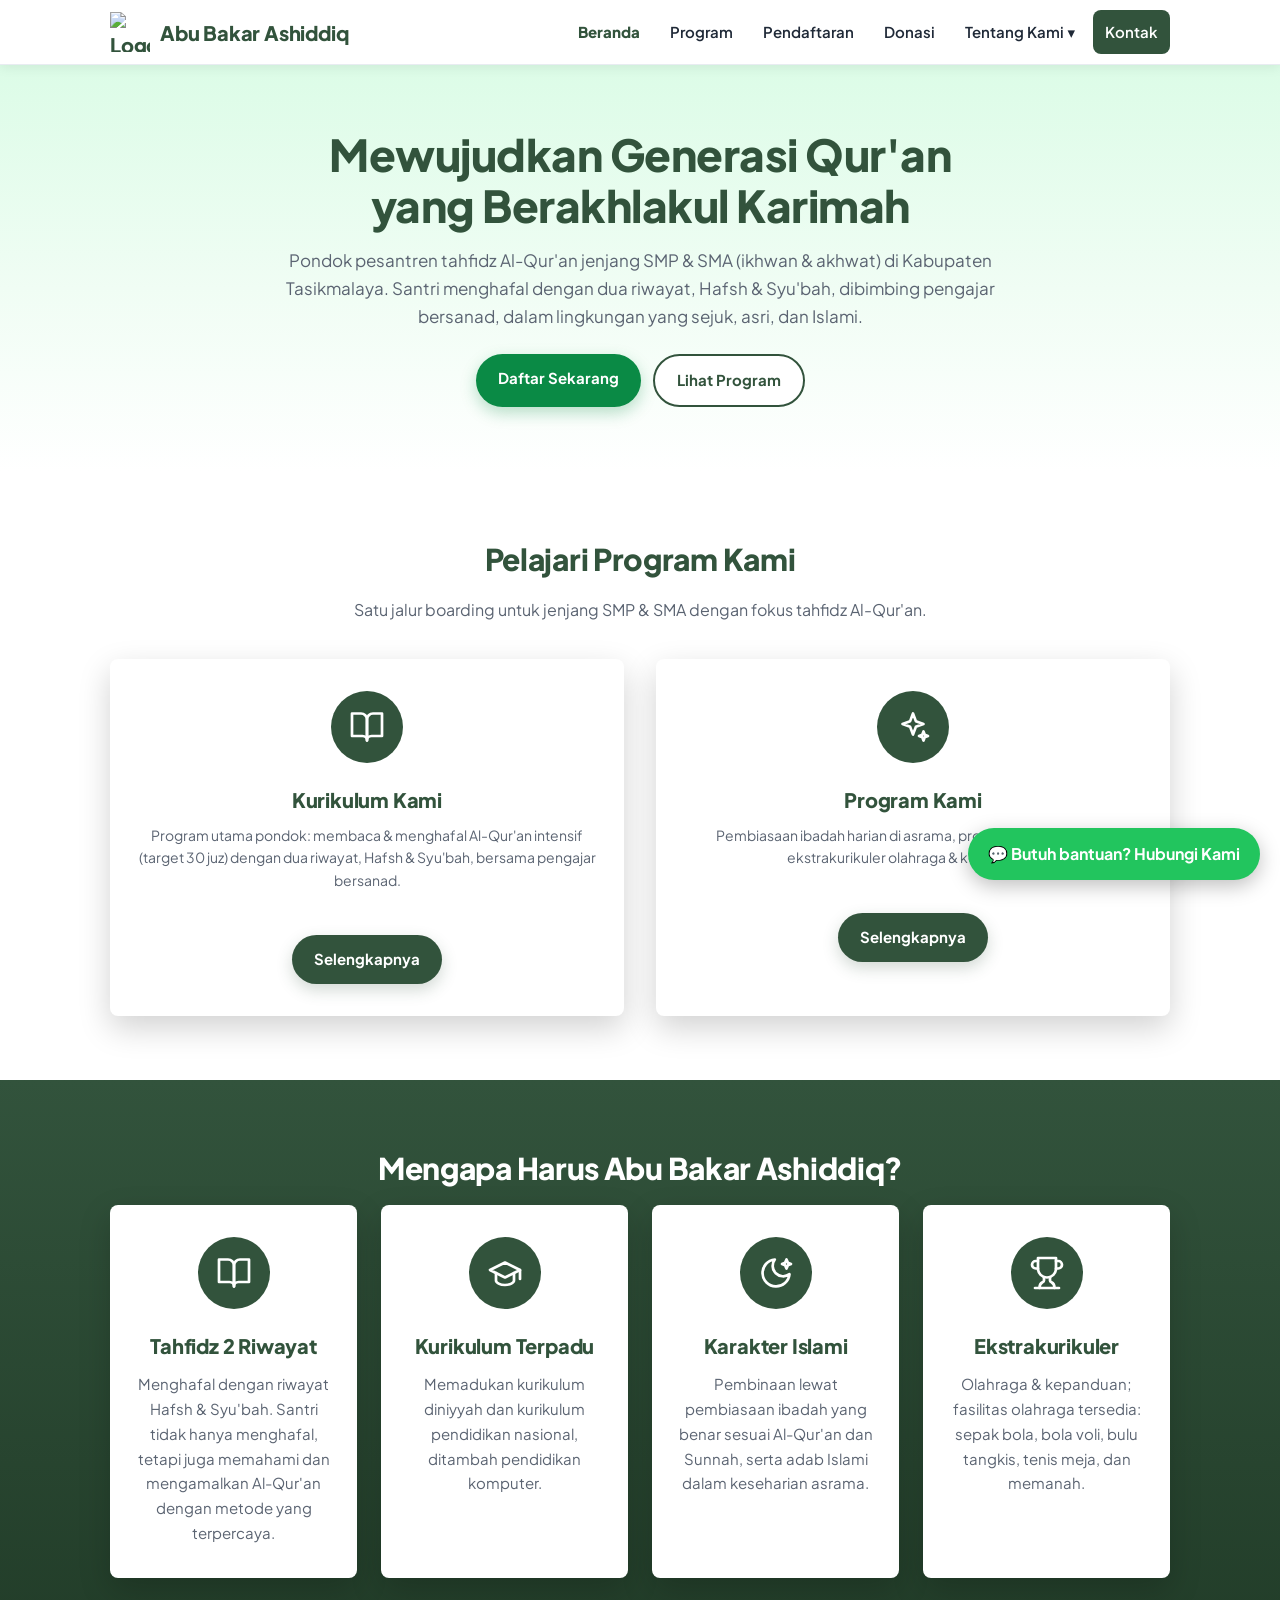
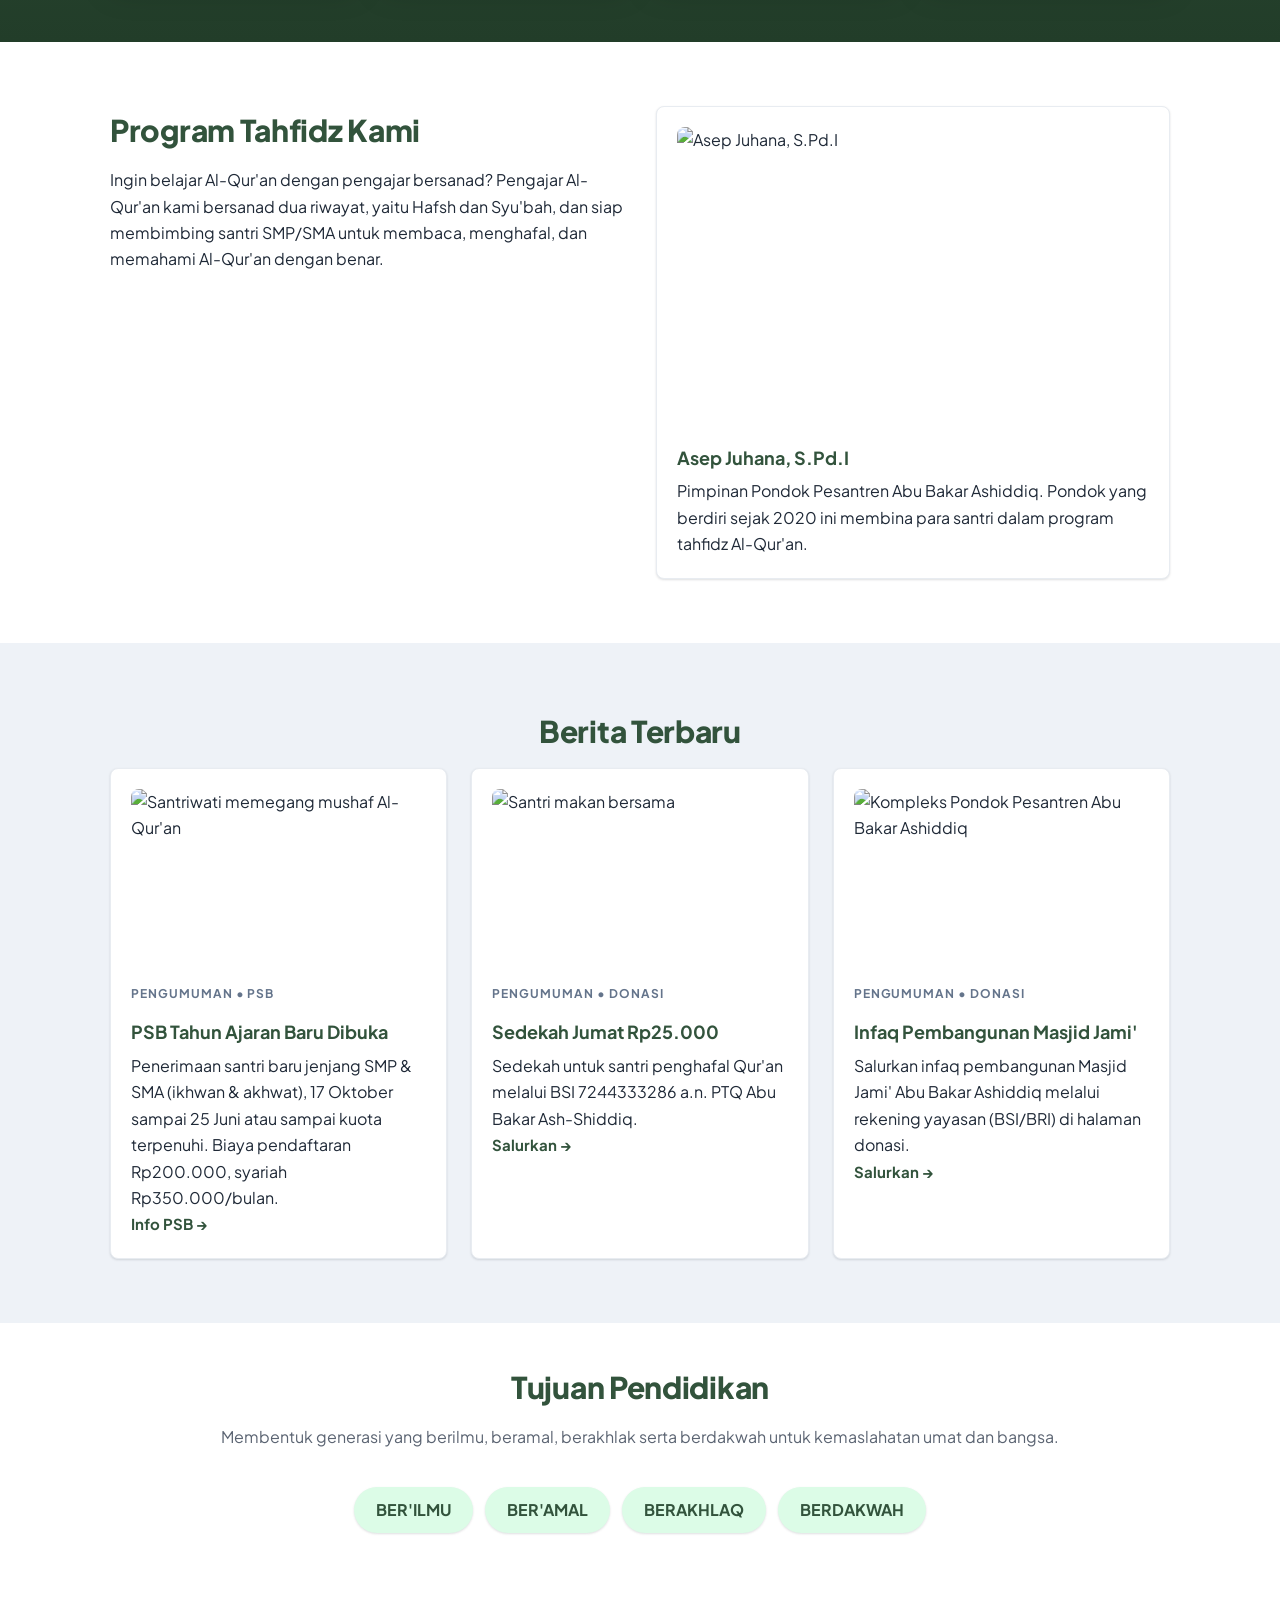
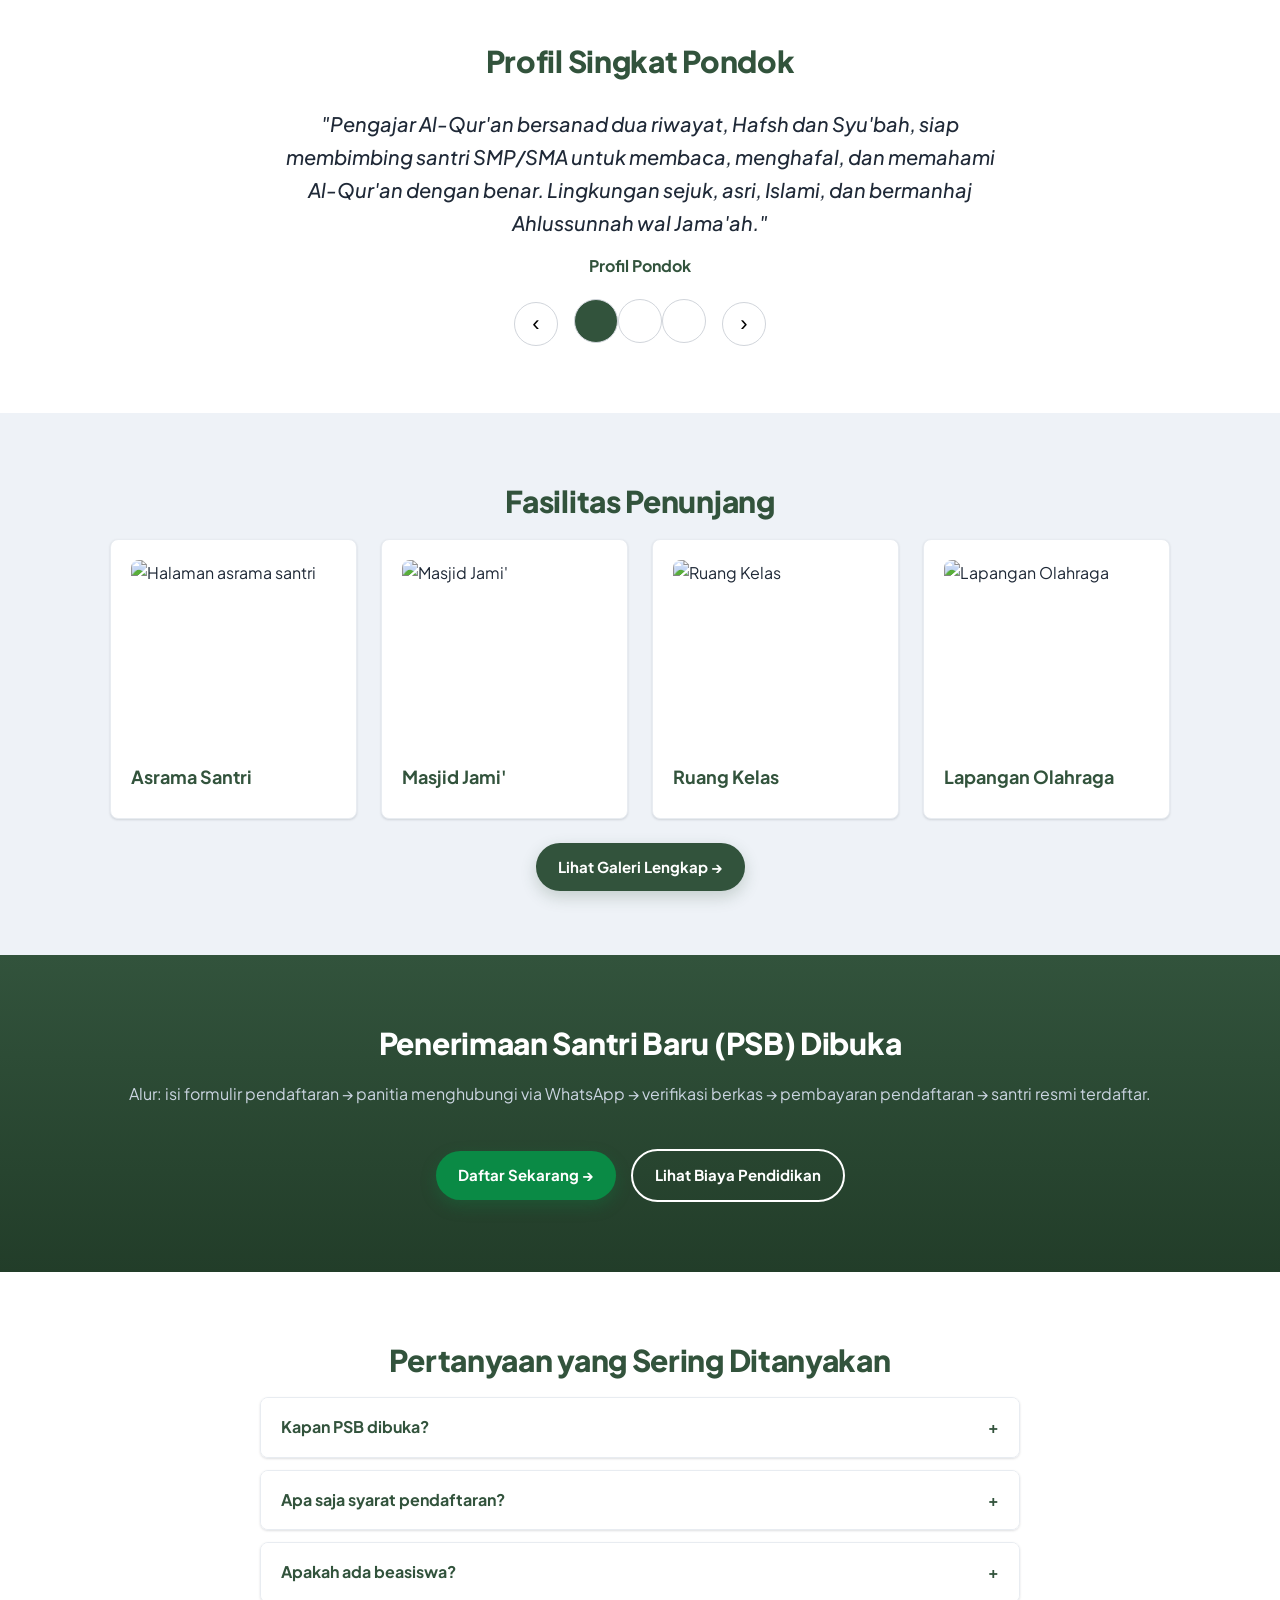
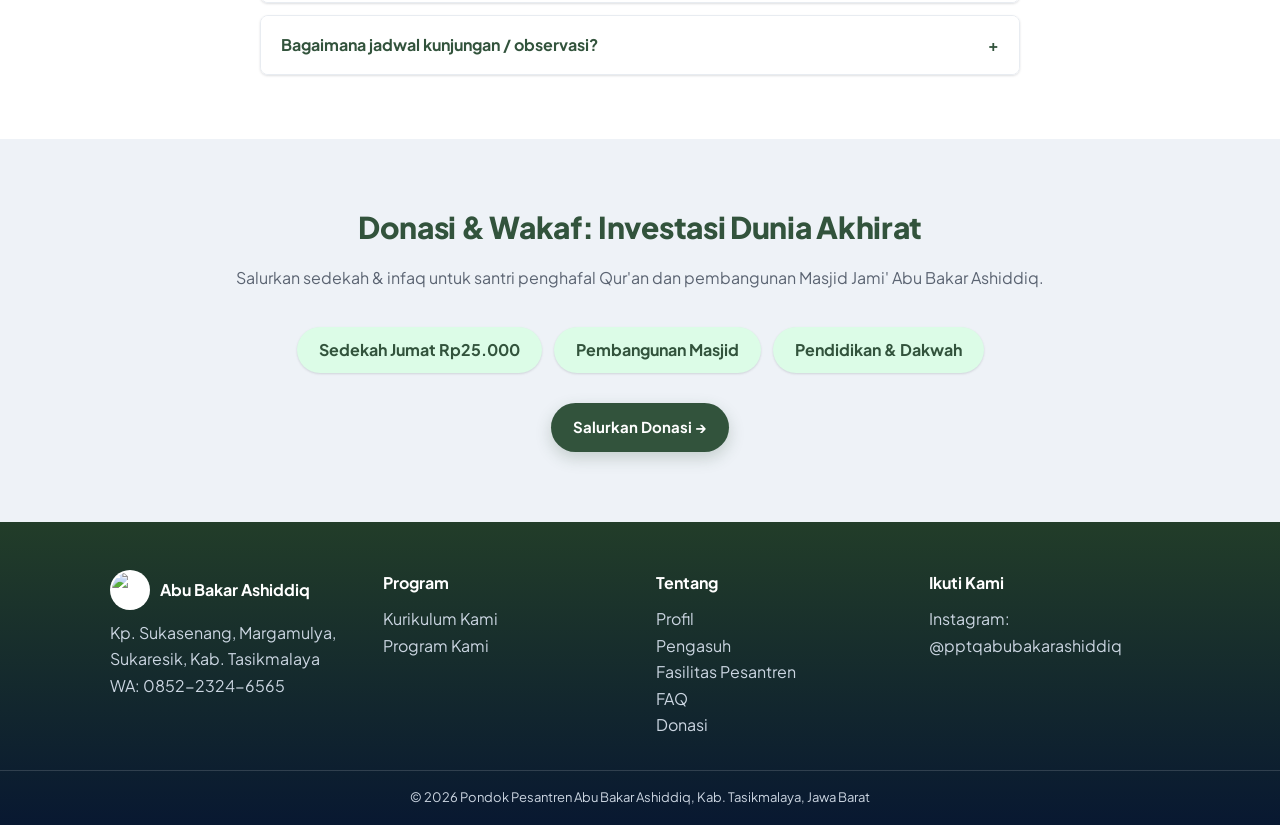
==== commit 2db28277: "Tahun ajaran 2026/2027 & 2027/2028 diubah jadi tahun ajaran baru" ====
--- a/index.html
+++ b/index.html
@@ -136,7 +136,7 @@
         <article class="card">
           <img class="foto-img" src="https://res.cloudinary.com/dk9c7nxzd/image/upload/v1795178037/IMG_3573_x1mvgb.jpg" alt="Santriwati memegang mushaf Al-Qur'an">
           <small>Pengumuman • PSB</small>
-          <h3>PSB Tahun Ajaran 2026/2027 &amp; 2027/2028 Dibuka</h3>
+          <h3>PSB Tahun Ajaran Baru Dibuka</h3>
           <p>Penerimaan santri baru jenjang SMP &amp; SMA (ikhwan &amp; akhwat), 17 Oktober sampai 25 Juni atau sampai kuota terpenuhi. Biaya pendaftaran Rp200.000, syariah Rp350.000/bulan.</p>
           <a href="psb.html" class="btn btn-text">Info PSB →</a>
         </article>
@@ -228,7 +228,7 @@
       <div class="faq">
         <div class="faq-item">
           <button class="faq-q">Kapan PSB dibuka? <span>+</span></button>
-          <div class="faq-a"><p>Pendaftaran santri baru Tahun Ajaran 2026/2027 dan 2027/2028 dibuka untuk jenjang SMP &amp; SMA, ikhwan &amp; akhwat, dengan kuota terbatas. Daftarkan anak, saudara, dan kerabat Anda segera. Hubungi pondok via WhatsApp 0852-2324-6565 (Ustadz Asep Juhana) untuk info gelombang dan kuota.</p></div>
+          <div class="faq-a"><p>Pendaftaran santri baru tahun ajaran baru dibuka untuk jenjang SMP &amp; SMA, ikhwan &amp; akhwat, dengan kuota terbatas. Daftarkan anak, saudara, dan kerabat Anda segera. Hubungi pondok via WhatsApp 0852-2324-6565 (Ustadz Asep Juhana) untuk info gelombang dan kuota.</p></div>
         </div>
         <div class="faq-item">
           <button class="faq-q">Apa saja syarat pendaftaran? <span>+</span></button>
@@ -236,7 +236,7 @@
         </div>
         <div class="faq-item">
           <button class="faq-q">Apakah ada beasiswa? <span>+</span></button>
-          <div class="faq-a"><p>Ada potongan biaya bagi pendaftar awal dan santri berprestasi, serta jalur beasiswa bagi calon santri penghafal Qur'an. Syarat &amp; ketentuannya dapat ditanyakan ke Admin PSB (0851-9851-0721).</p></div>
+          <div class="faq-a"><p>Ada potongan biaya bagi pendaftar awal dan santri berprestasi, serta jalur beasiswa bagi calon santri penghafal Qur'an. Syarat &amp; ketentuannya dapat ditanyakan melalui WhatsApp Pendaftaran (0852-2324-6565).</p></div>
         </div>
         <div class="faq-item">
           <button class="faq-q">Bagaimana jadwal kunjungan / observasi? <span>+</span></button>
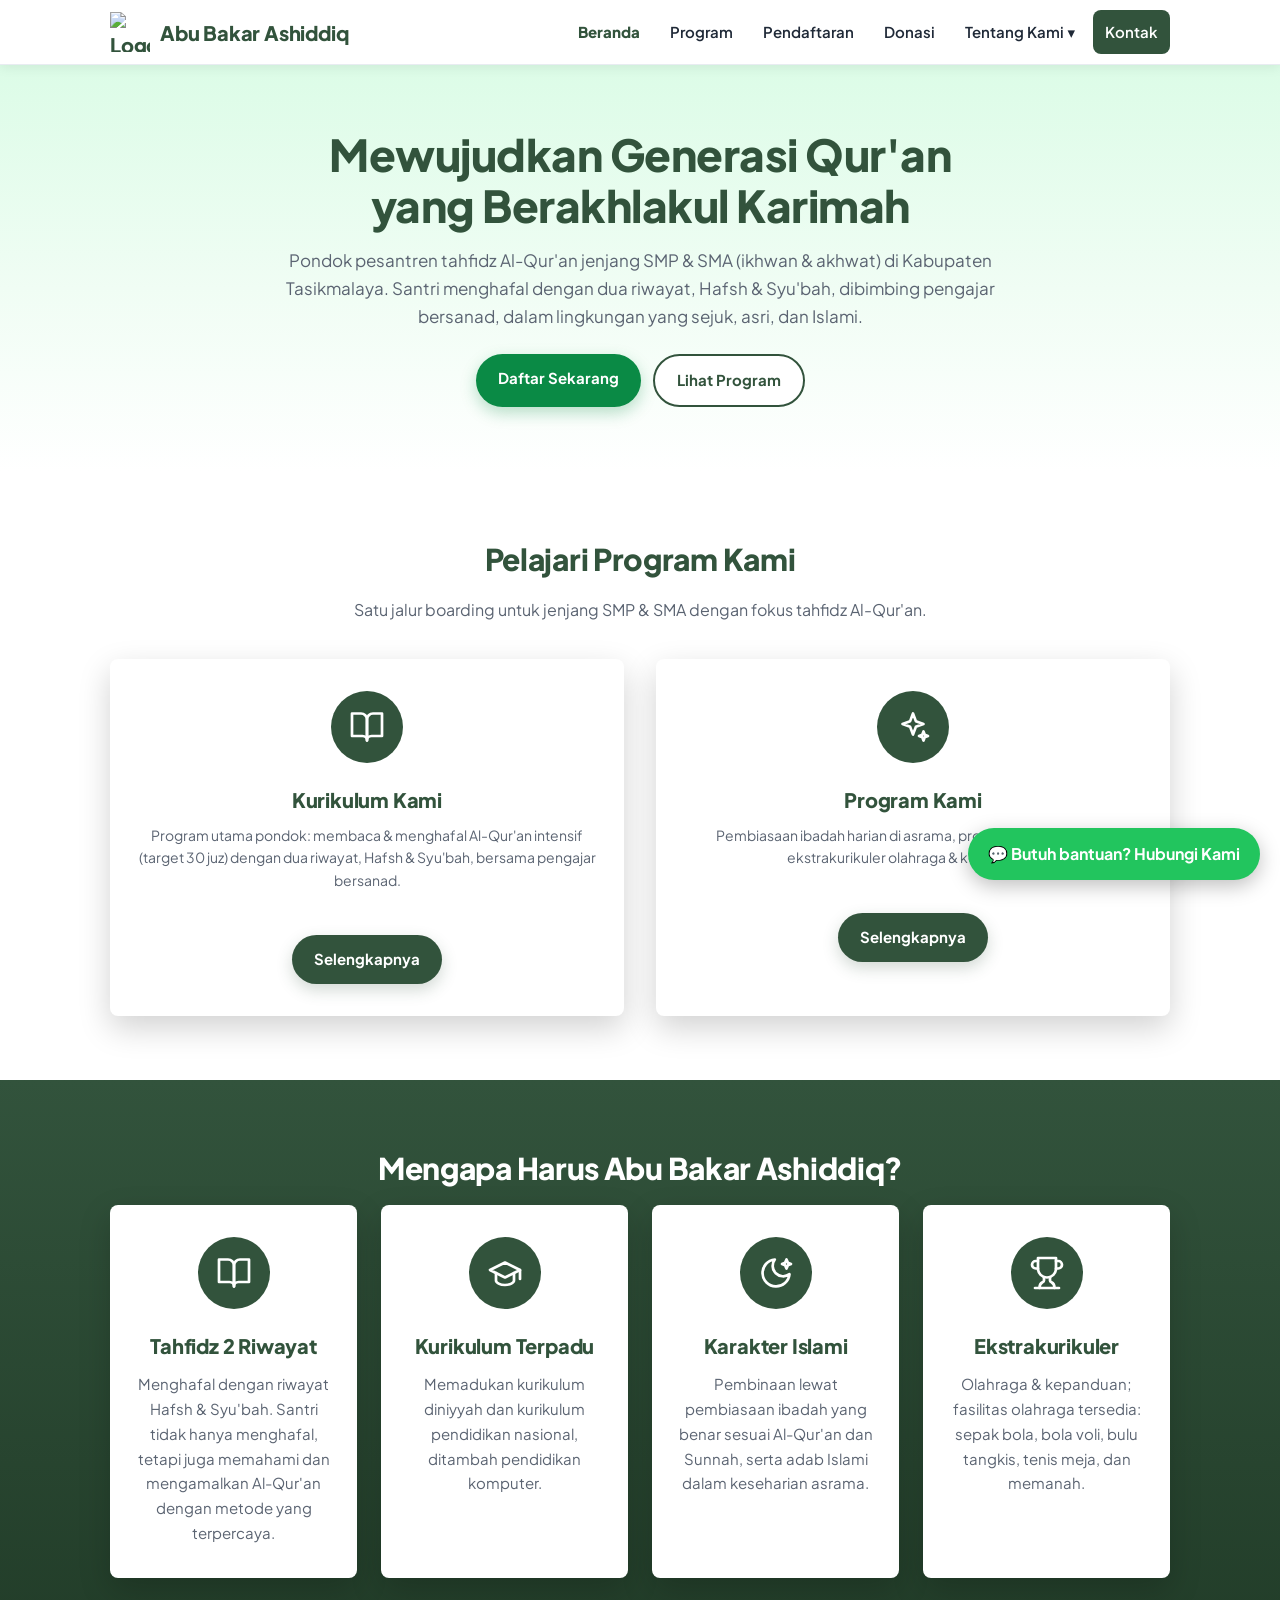
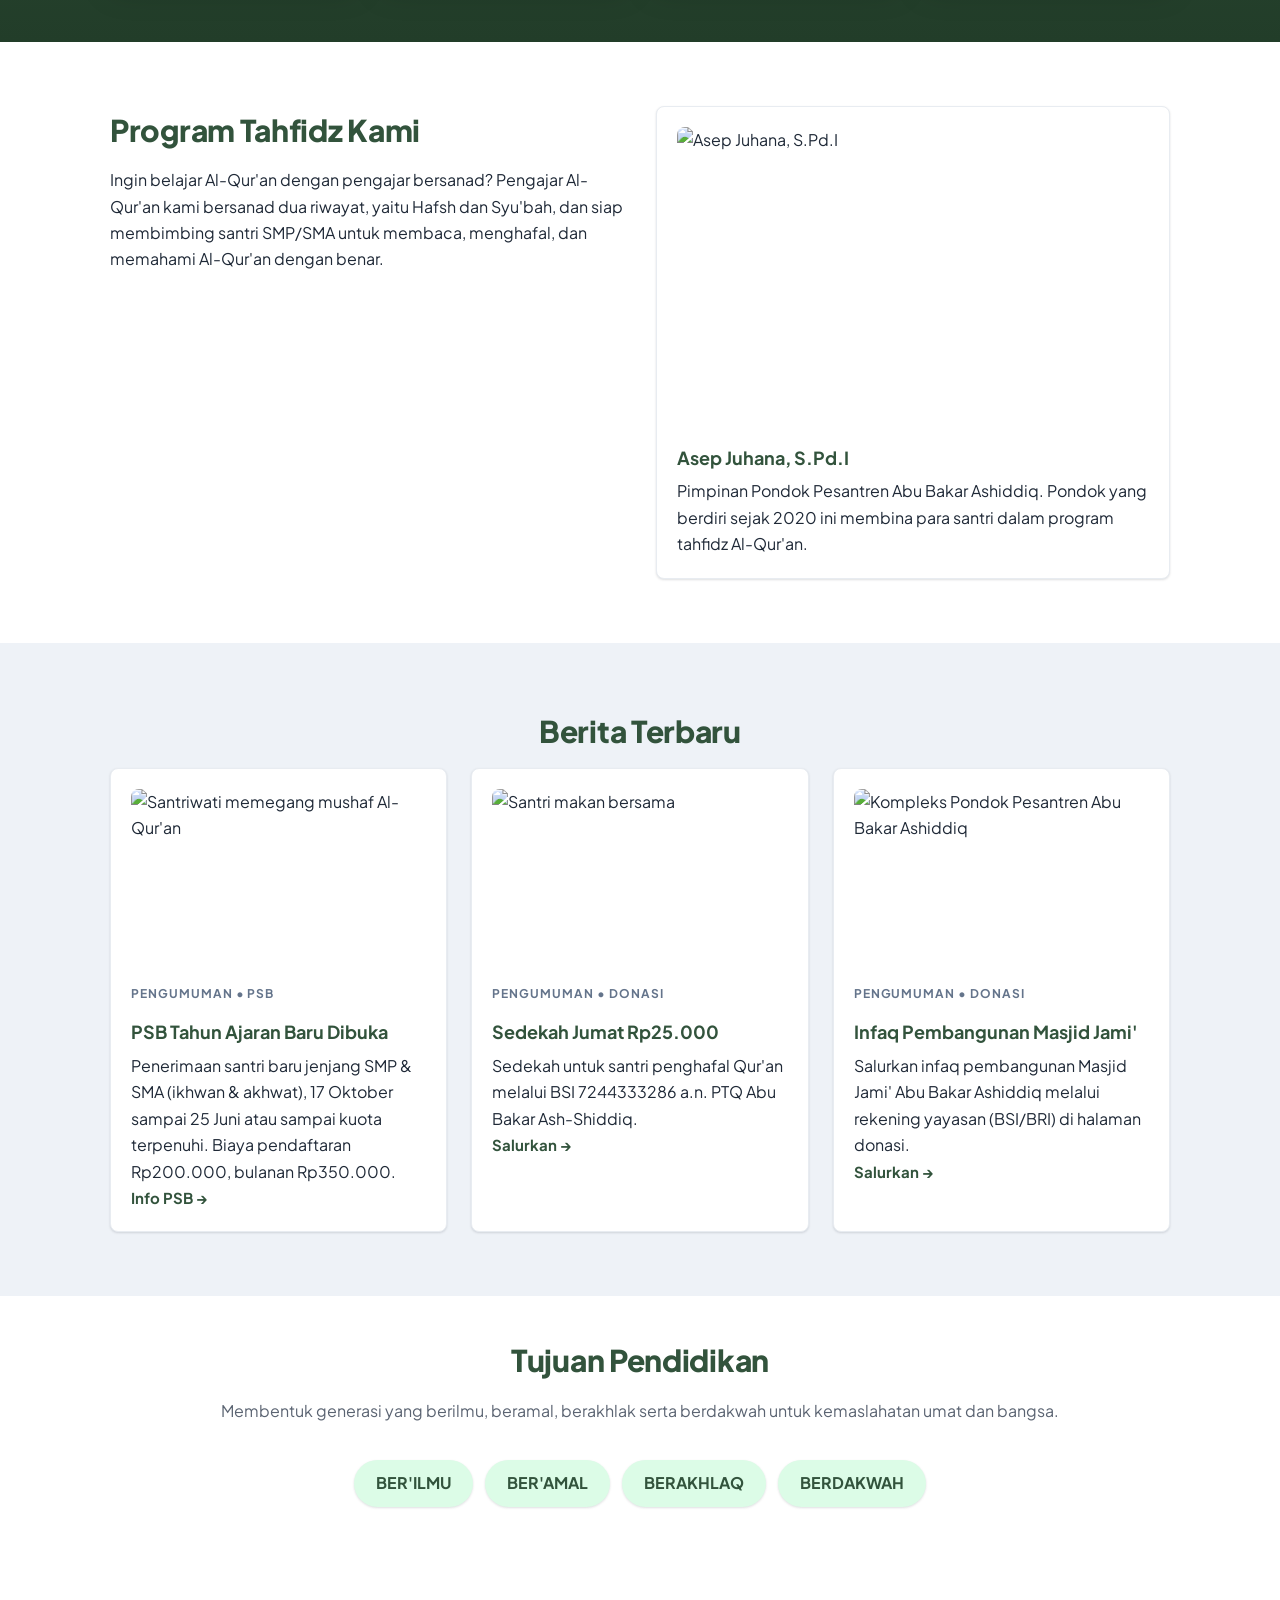
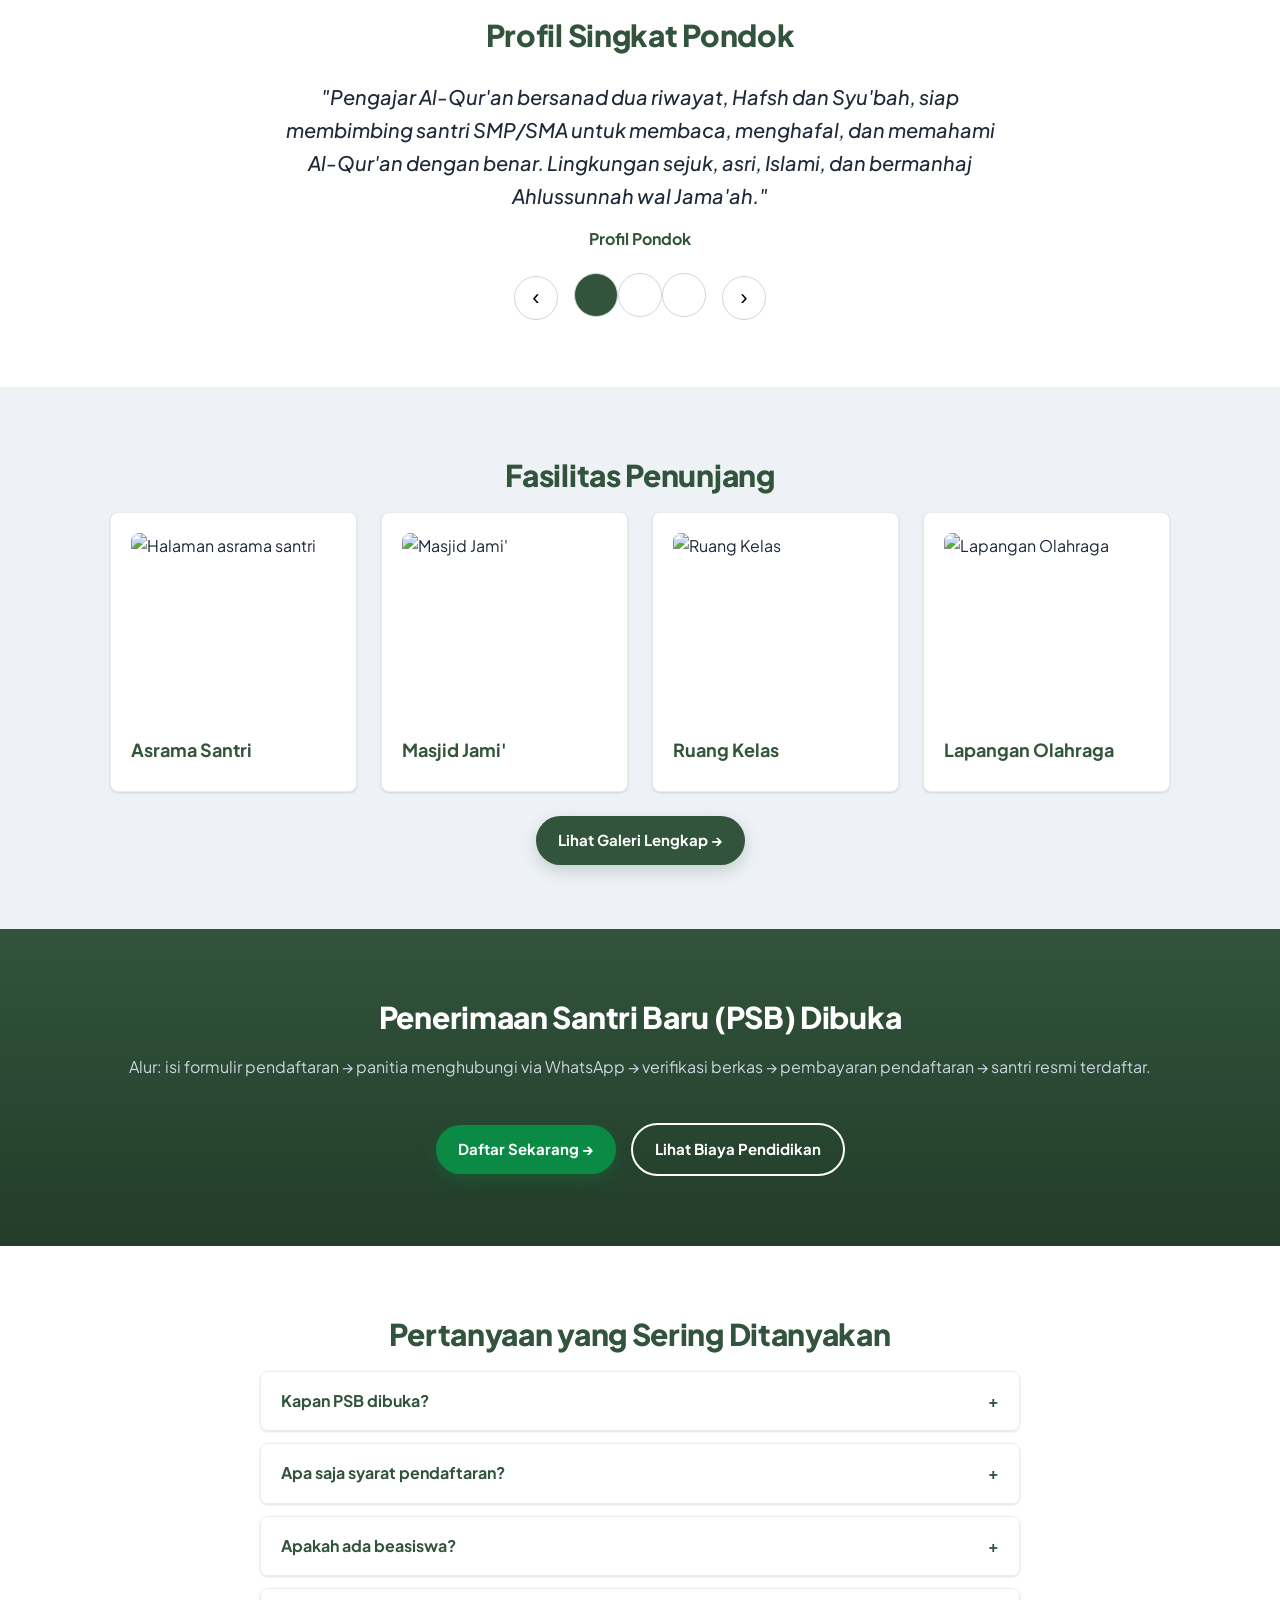
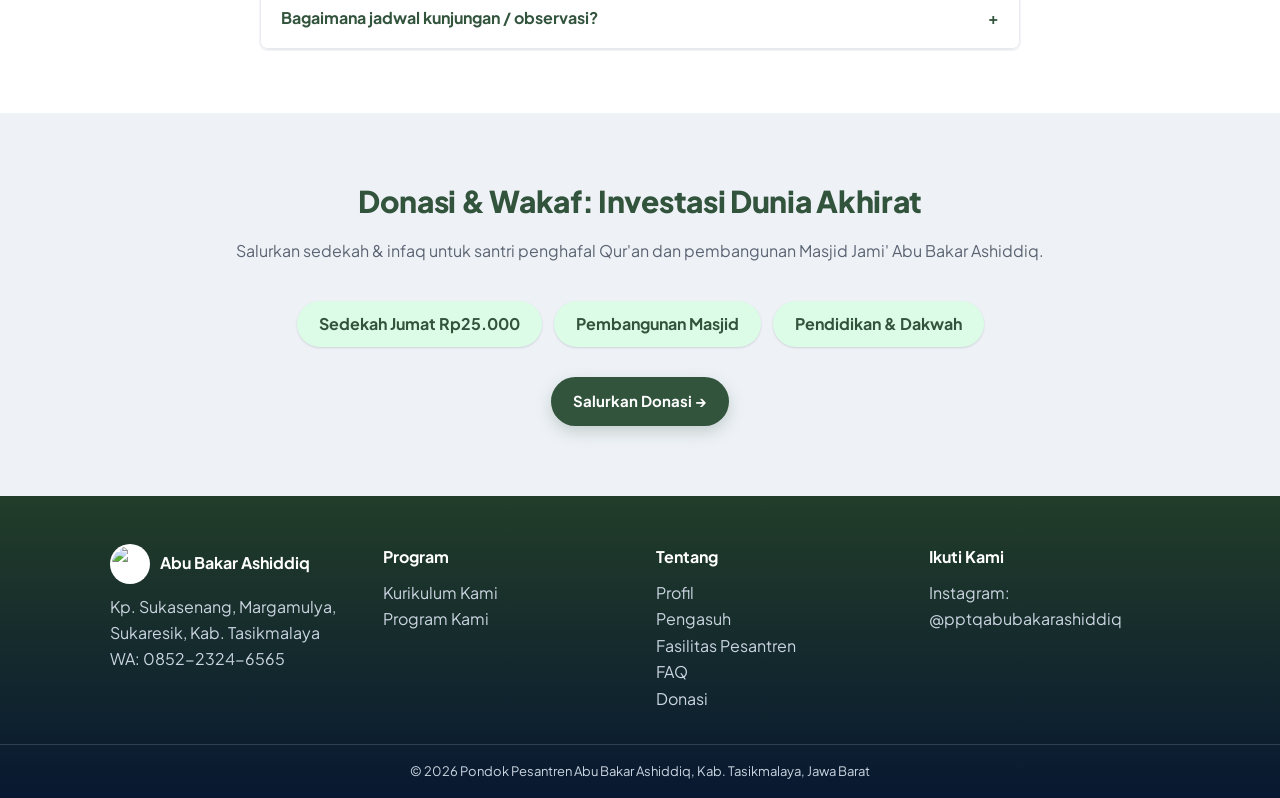
==== commit 412382be: "Finishing teks: istilah biaya disamakan ke Bulanan; judul berita tanpa Events" ====
--- a/index.html
+++ b/index.html
@@ -137,7 +137,7 @@
           <img class="foto-img" src="https://res.cloudinary.com/dk9c7nxzd/image/upload/v1795178037/IMG_3573_x1mvgb.jpg" alt="Santriwati memegang mushaf Al-Qur'an">
           <small>Pengumuman • PSB</small>
           <h3>PSB Tahun Ajaran Baru Dibuka</h3>
-          <p>Penerimaan santri baru jenjang SMP &amp; SMA (ikhwan &amp; akhwat), 17 Oktober sampai 25 Juni atau sampai kuota terpenuhi. Biaya pendaftaran Rp200.000, syariah Rp350.000/bulan.</p>
+          <p>Penerimaan santri baru jenjang SMP &amp; SMA (ikhwan &amp; akhwat), 17 Oktober sampai 25 Juni atau sampai kuota terpenuhi. Biaya pendaftaran Rp200.000, bulanan Rp350.000.</p>
           <a href="psb.html" class="btn btn-text">Info PSB →</a>
         </article>
         <article class="card">
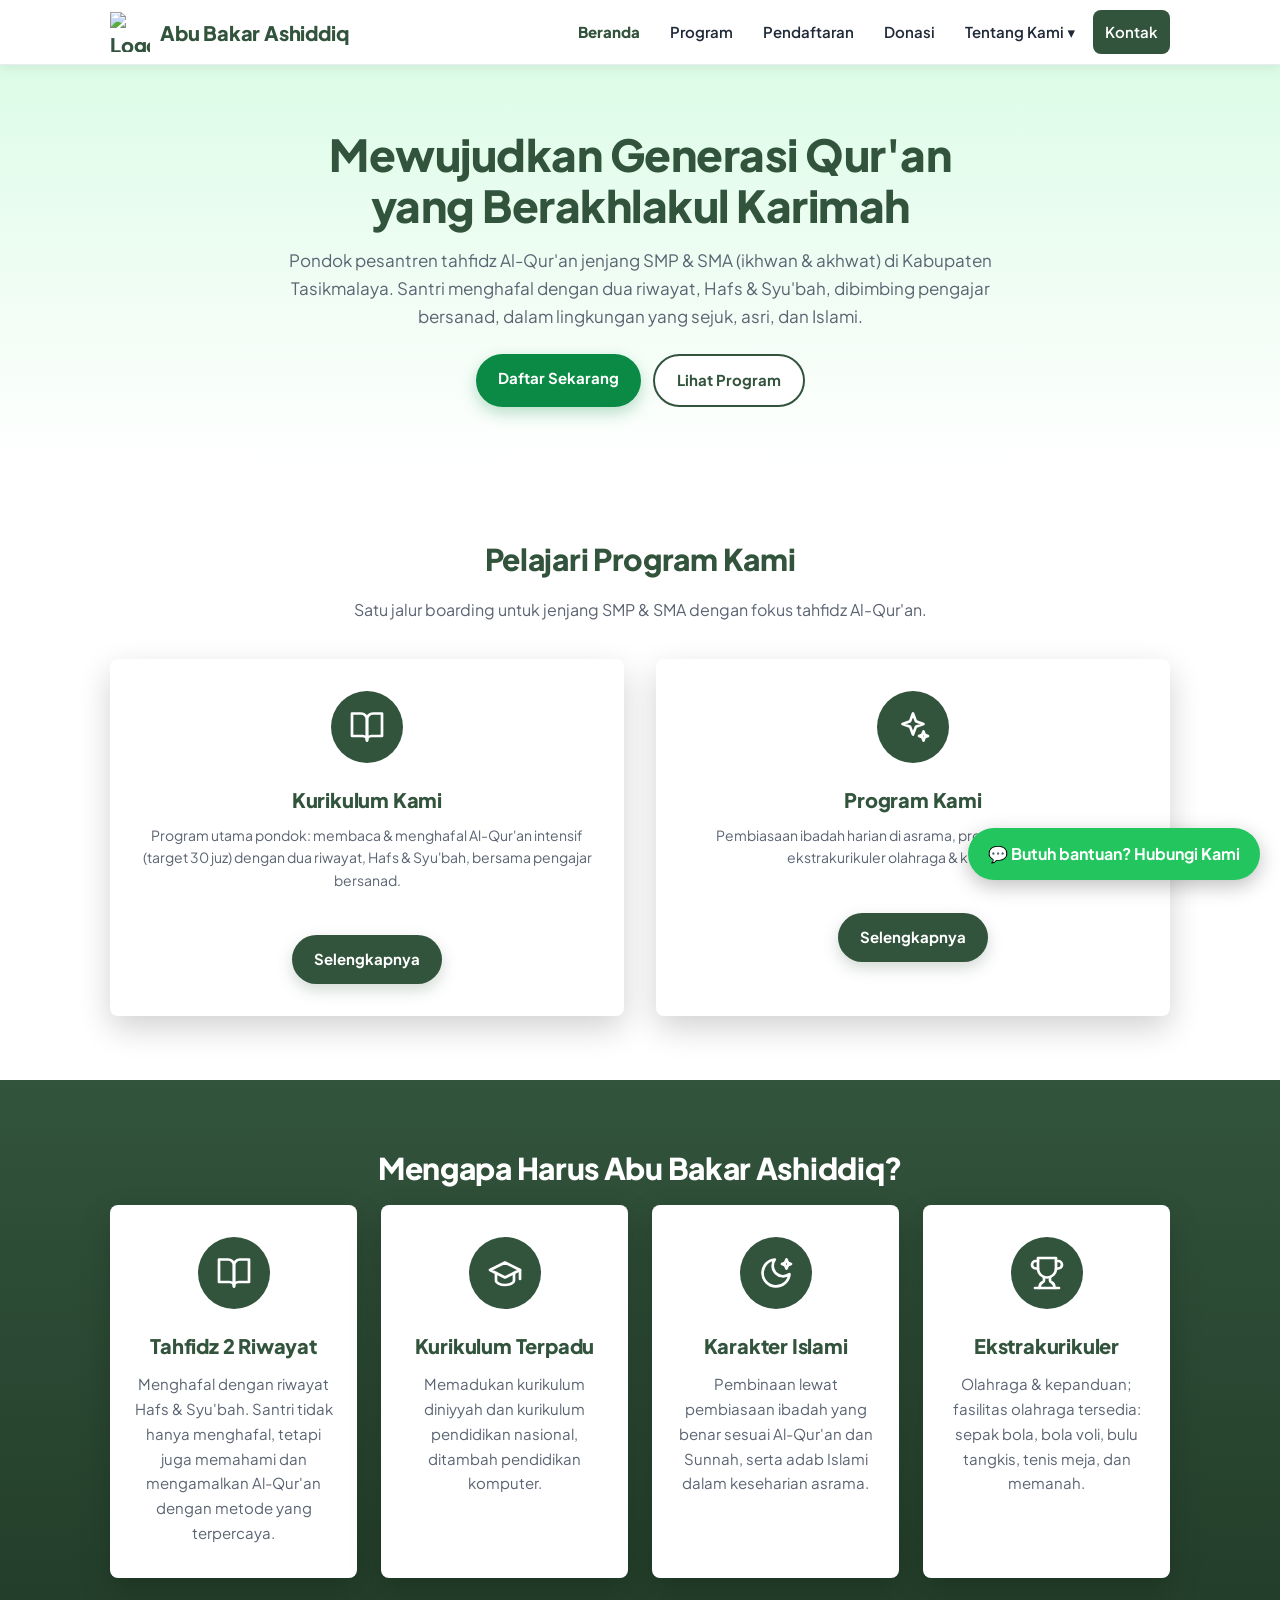
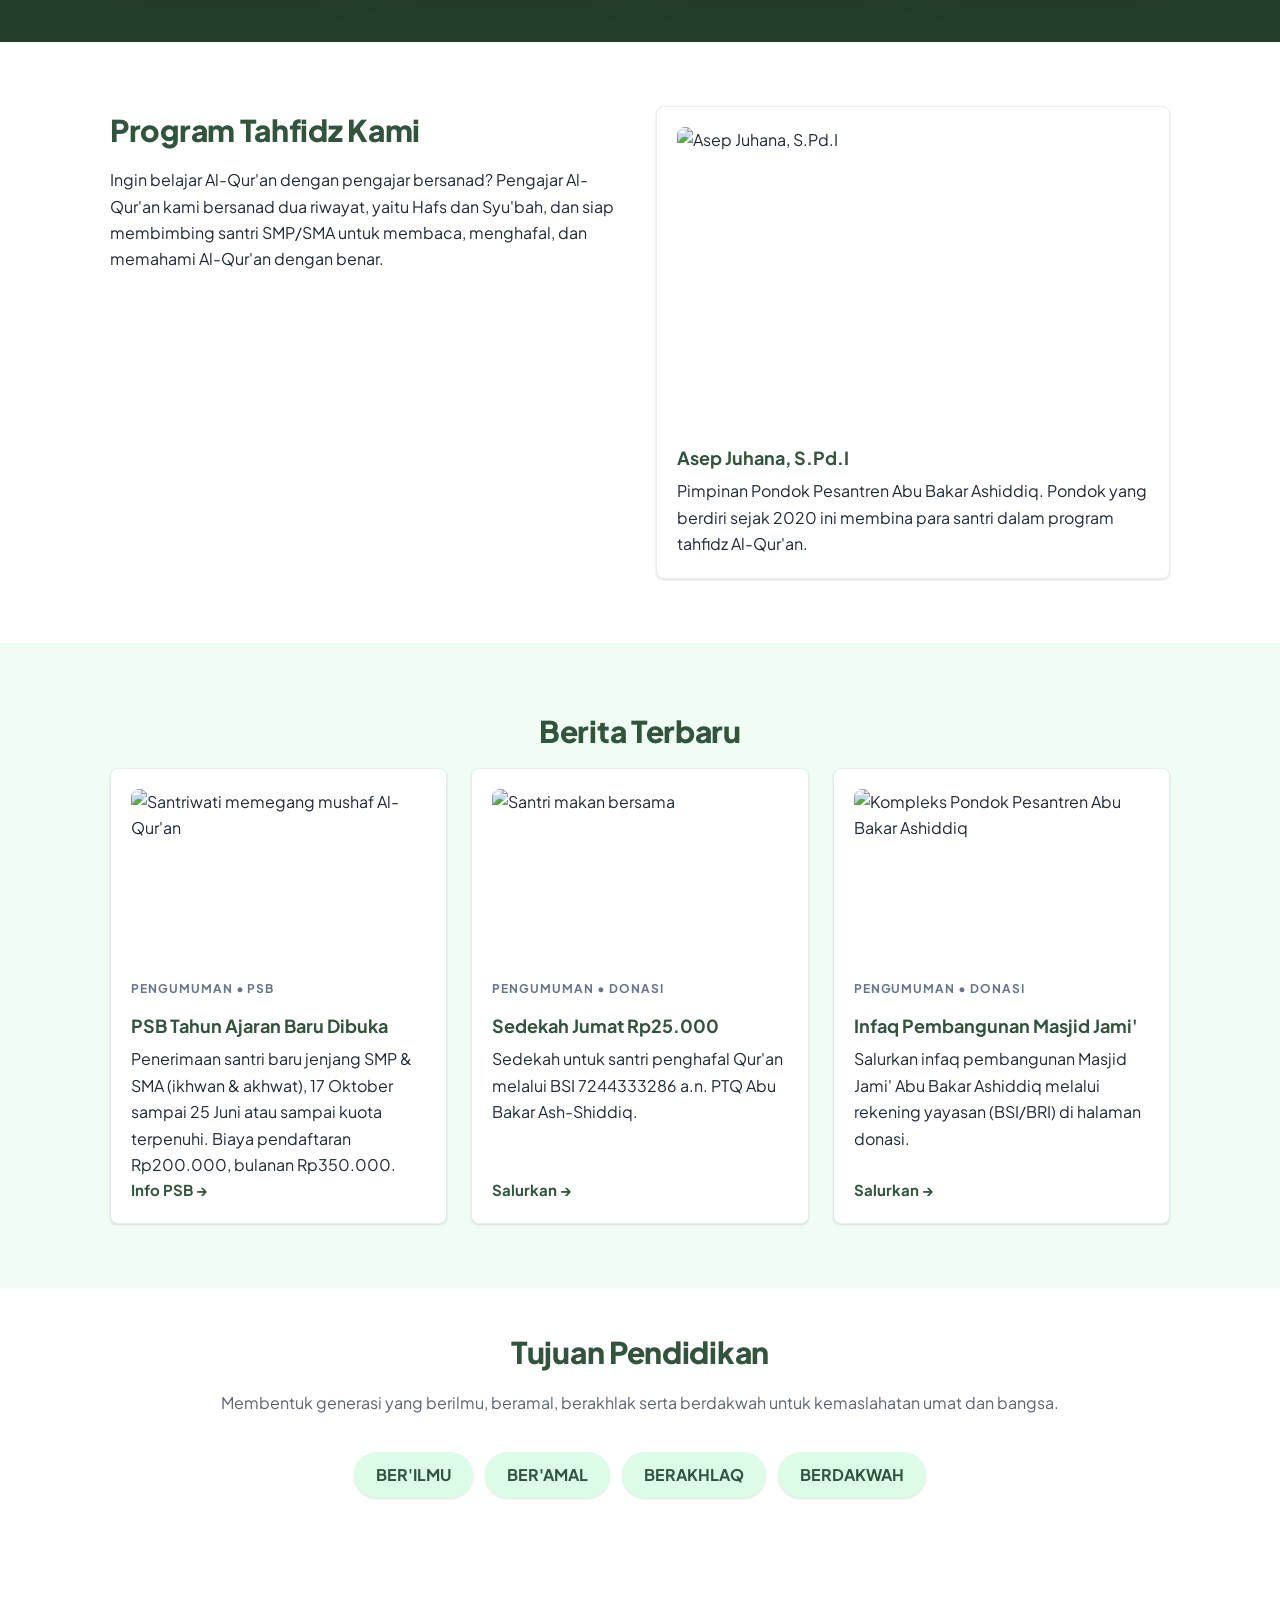
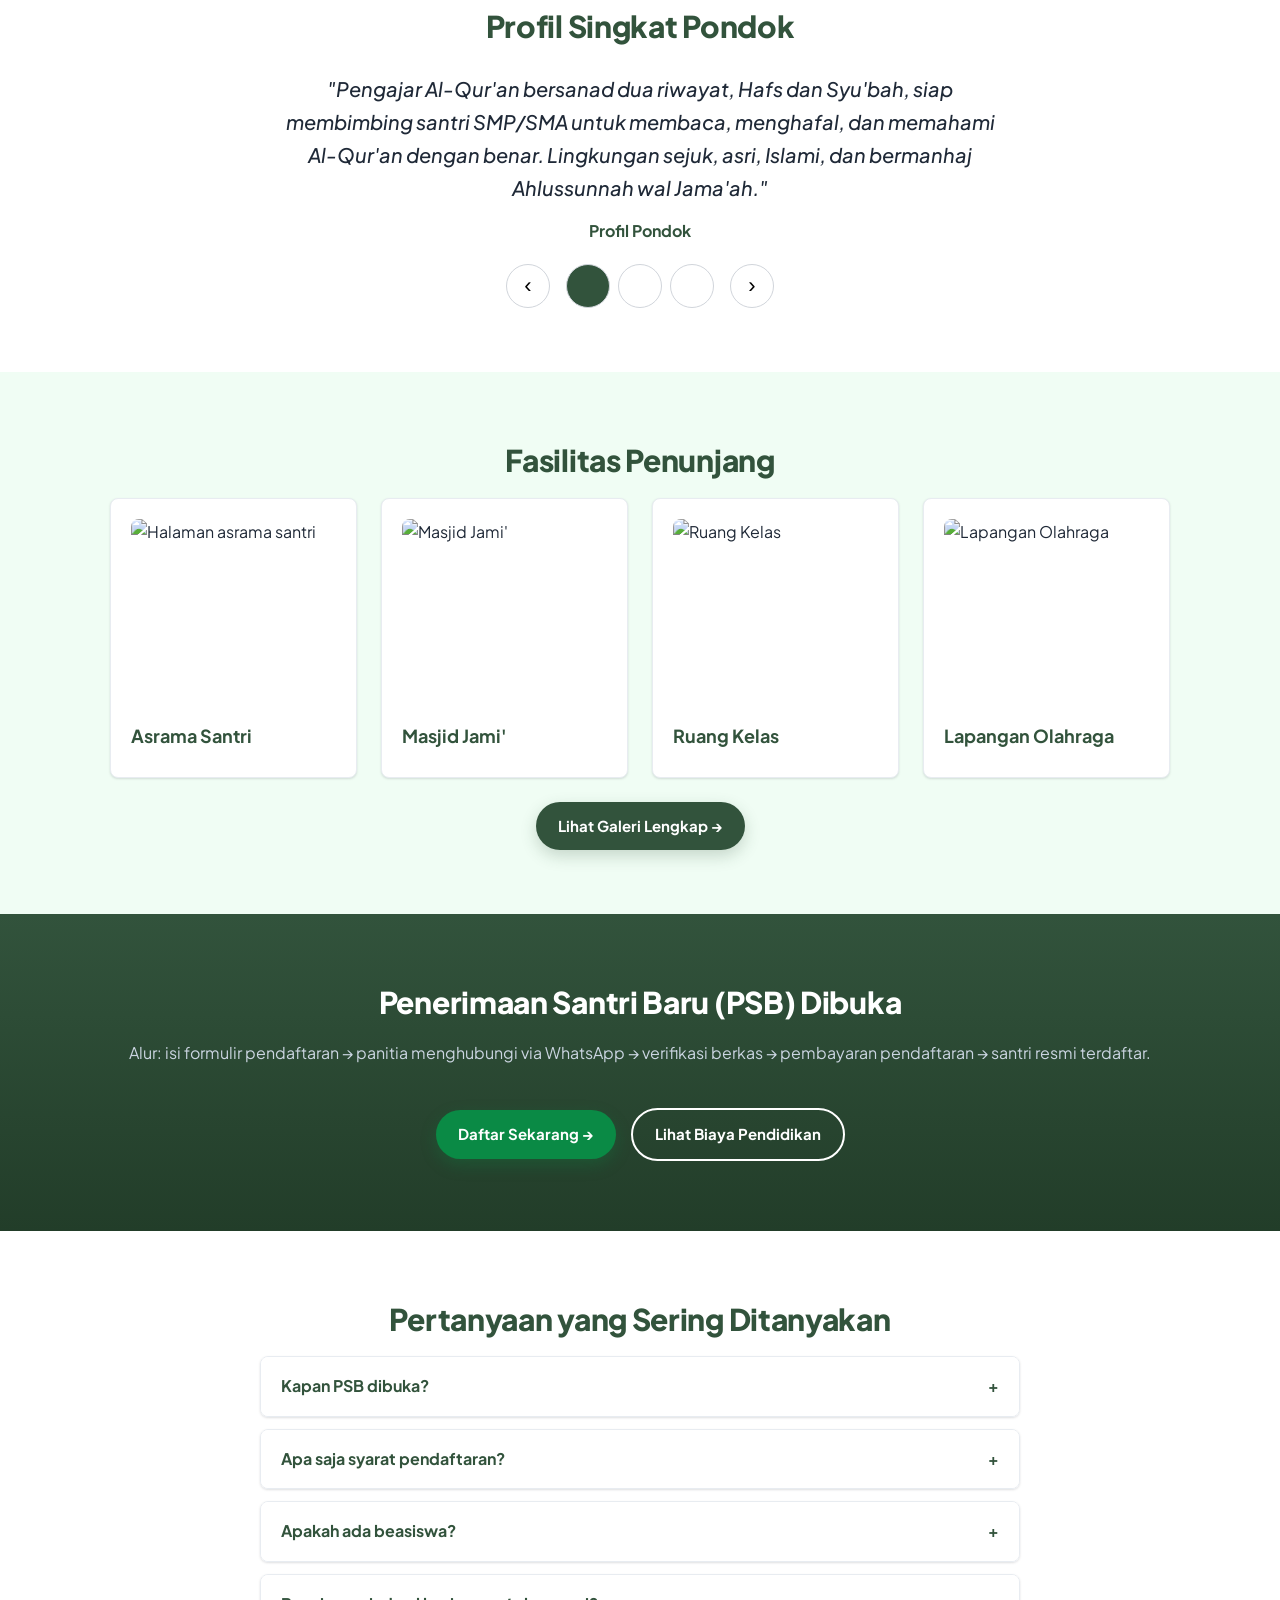
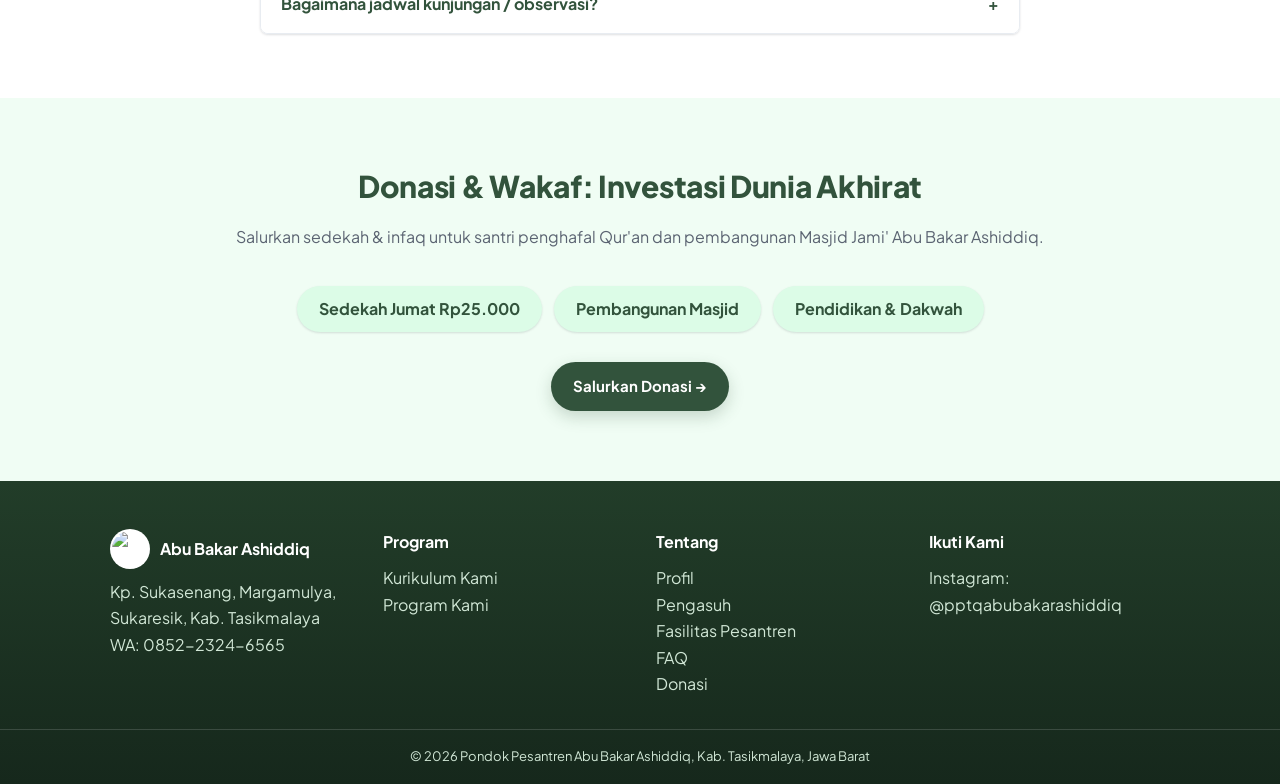
==== commit 1443a15a: "Ubah Hafsh jadi Hafs di semua halaman" ====
--- a/index.html
+++ b/index.html
@@ -51,7 +51,7 @@
     <div class="container hero-tunggal">
       <div class="hero-text">
         <h1>Mewujudkan Generasi Qur'an yang Berakhlakul Karimah</h1>
-        <p>Pondok pesantren tahfidz Al-Qur'an jenjang SMP &amp; SMA (ikhwan &amp; akhwat) di Kabupaten Tasikmalaya. Santri menghafal dengan dua riwayat, Hafsh &amp; Syu'bah, dibimbing pengajar bersanad, dalam lingkungan yang sejuk, asri, dan Islami.</p>
+        <p>Pondok pesantren tahfidz Al-Qur'an jenjang SMP &amp; SMA (ikhwan &amp; akhwat) di Kabupaten Tasikmalaya. Santri menghafal dengan dua riwayat, Hafs &amp; Syu'bah, dibimbing pengajar bersanad, dalam lingkungan yang sejuk, asri, dan Islami.</p>
         <div class="hero-cta">
           <a href="psb.html" class="btn btn-merah">Daftar Sekarang</a>
           <a href="program.html" class="btn btn-outline">Lihat Program</a>
@@ -69,7 +69,7 @@
         <article class="program-card">
           <div class="fitur-ikon-lingkaran"><svg viewBox="0 0 24 24" aria-hidden="true"><path d="M2 3h6a4 4 0 0 1 4 4v14a3 3 0 0 0-3-3H2z"/><path d="M22 3h-6a4 4 0 0 0-4 4v14a3 3 0 0 1 3-3h7z"/></svg></div>
           <h3>Kurikulum Kami</h3>
-          <p class="program-sub">Program utama pondok: membaca &amp; menghafal Al-Qur'an intensif (target 30 juz) dengan dua riwayat, Hafsh &amp; Syu'bah, bersama pengajar bersanad.</p>
+          <p class="program-sub">Program utama pondok: membaca &amp; menghafal Al-Qur'an intensif (target 30 juz) dengan dua riwayat, Hafs &amp; Syu'bah, bersama pengajar bersanad.</p>
           <a href="program.html#boarding" class="btn btn-navy">Selengkapnya</a>
         </article>
         <article class="program-card">
@@ -90,7 +90,7 @@
         <div class="fitur-card">
           <div class="fitur-ikon-lingkaran"><svg viewBox="0 0 24 24" aria-hidden="true"><path d="M2 3h6a4 4 0 0 1 4 4v14a3 3 0 0 0-3-3H2z"/><path d="M22 3h-6a4 4 0 0 0-4 4v14a3 3 0 0 1 3-3h7z"/></svg></div>
           <h3>Tahfidz 2 Riwayat</h3>
-          <p>Menghafal dengan riwayat Hafsh &amp; Syu'bah. Santri tidak hanya menghafal, tetapi juga memahami dan mengamalkan Al-Qur'an dengan metode yang terpercaya.</p>
+          <p>Menghafal dengan riwayat Hafs &amp; Syu'bah. Santri tidak hanya menghafal, tetapi juga memahami dan mengamalkan Al-Qur'an dengan metode yang terpercaya.</p>
         </div>
         <div class="fitur-card">
           <div class="fitur-ikon-lingkaran"><svg viewBox="0 0 24 24" aria-hidden="true"><path d="M22 10 12 5 2 10l10 5 10-5z"/><path d="M6 12v5c0 1.5 2.7 3 6 3s6-1.5 6-3v-5"/><path d="M22 10v6"/></svg></div>
@@ -117,7 +117,7 @@
       <div class="grid-2">
         <div>
           <h2 class="section-title-left">Program Tahfidz Kami</h2>
-          <p>Ingin belajar Al-Qur'an dengan pengajar bersanad? Pengajar Al-Qur'an kami bersanad dua riwayat, yaitu Hafsh dan Syu'bah, dan siap membimbing santri SMP/SMA untuk membaca, menghafal, dan memahami Al-Qur'an dengan benar.</p>
+          <p>Ingin belajar Al-Qur'an dengan pengajar bersanad? Pengajar Al-Qur'an kami bersanad dua riwayat, yaitu Hafs dan Syu'bah, dan siap membimbing santri SMP/SMA untuk membaca, menghafal, dan memahami Al-Qur'an dengan benar.</p>
         </div>
         <div class="card">
           <img class="foto-pengasuh" src="https://res.cloudinary.com/dk9c7nxzd/image/upload/v1795178016/IMG_3744_p0yfkv.jpg" alt="Asep Juhana, S.Pd.I">
@@ -176,7 +176,7 @@
       <div class="slider" id="sliderTestimoni">
         <div class="slider-track">
           <blockquote class="slide">
-            <p>"Pengajar Al-Qur'an bersanad dua riwayat, Hafsh dan Syu'bah, siap membimbing santri SMP/SMA untuk membaca, menghafal, dan memahami Al-Qur'an dengan benar. Lingkungan sejuk, asri, Islami, dan bermanhaj Ahlussunnah wal Jama'ah."</p>
+            <p>"Pengajar Al-Qur'an bersanad dua riwayat, Hafs dan Syu'bah, siap membimbing santri SMP/SMA untuk membaca, menghafal, dan memahami Al-Qur'an dengan benar. Lingkungan sejuk, asri, Islami, dan bermanhaj Ahlussunnah wal Jama'ah."</p>
             <footer>Profil Pondok</footer>
           </blockquote>
           <blockquote class="slide">
--- a/css/style.css
+++ b/css/style.css
@@ -10,7 +10,7 @@
   --hijau: #0a8a45;
   --hijau-muda: #dcfce7;
   --emas: #c1a540;
-  --abu: #eef2f7;
+  --abu: #f0fdf4;
   --teks: #1f2937;
   --muted: #5b6472;
   --garis: #e8ecf1;
@@ -98,7 +98,9 @@
 
 /* ---------- Grid & kartu ---------- */
 .grid-2 { display: grid; grid-template-columns: 1fr 1fr; gap: 32px; align-items: stretch; }
-.grid-3 { display: grid; grid-template-columns: repeat(3, 1fr); gap: 24px; }
+.grid-3 { display: grid; grid-template-columns: repeat(3, 1fr); gap: 24px; align-items: stretch; }
+.grid-3 .card { display: flex; flex-direction: column; }
+.grid-3 .card .btn { margin-top: auto; }
 .grid-4 { display: grid; grid-template-columns: repeat(4, 1fr); gap: 24px; }
 .card { background: #fff; border: 1px solid var(--garis); border-radius: var(--radius); padding: 20px; box-shadow: var(--shadow-card); transition: transform .15s ease, box-shadow .15s ease, border-color .15s ease; }
 .card:hover { transform: translateY(-2px); box-shadow: var(--shadow-lift); border-color: #bbf7d0; }
@@ -120,7 +122,7 @@
 .cek-sub:first-of-type { margin-top: 2px; }
 .ceklist { list-style: none; margin: 0; padding: 0; text-align: left; }
 .ceklist li { position: relative; padding-left: 30px; margin-bottom: 12px; color: #334155; font-size: 15px; line-height: 1.55; }
-.ceklist li::before { content: ""; position: absolute; left: 0; top: 2px; width: 20px; height: 20px; background: url("data:image/svg+xml,%3Csvg xmlns='http://www.w3.org/2000/svg' viewBox='0 0 24 24' fill='none' stroke='%230e2a5c' stroke-width='2' stroke-linecap='round' stroke-linejoin='round'%3E%3Ccircle cx='12' cy='12' r='10'/%3E%3Cpath d='M8 12.5l2.5 2.5L16 9.5'/%3E%3C/svg%3E") center/contain no-repeat; }
+.ceklist li::before { content: ""; position: absolute; left: 0; top: 2px; width: 20px; height: 20px; background: url("data:image/svg+xml,%3Csvg xmlns='http://www.w3.org/2000/svg' viewBox='0 0 24 24' fill='none' stroke='%230a8a45' stroke-width='2' stroke-linecap='round' stroke-linejoin='round'%3E%3Ccircle cx='12' cy='12' r='10'/%3E%3Cpath d='M8 12.5l2.5 2.5L16 9.5'/%3E%3C/svg%3E") center/contain no-repeat; }
 
 /* ---------- Statistik ---------- */
 
@@ -135,6 +137,7 @@
 .slide footer { margin-top: 14px; font-weight: 700; color: var(--hijau-tua); background: none; padding: 0; }
 .slider-nav { display: flex; justify-content: center; align-items: center; gap: 16px; margin-top: 12px; }
 .slider-nav button { width: 44px; height: 44px; border-radius: 50%; border: 1px solid #d1d5db; background: #fff; font-size: 22px; cursor: pointer; }
+#slideDots { display: inline-flex; gap: 8px; }
 .dot { width: 10px; height: 10px; border-radius: 50%; background: #d1d5db; border: none; cursor: pointer; padding: 0; }
 .dot.aktif { background: var(--hijau-tua); }
 
@@ -151,7 +154,7 @@
 .psb-intro { text-align: center; max-width: 1080px; margin: 0 auto 28px; }
 .psb-card { background: #fff; border: 1px solid var(--garis); border-radius: var(--radius); box-shadow: var(--shadow-card); padding: 40px 44px; max-width: 1080px; margin: 0 auto; }
 .psb-card .timeline { margin-top: 0; }
-.psb-layout { display: grid; grid-template-columns: 1.4fr 1fr; gap: 48px; align-items: stretch; }
+.psb-layout { display: grid; grid-template-columns: 1.4fr 1fr; gap: 48px; align-items: start; }
 .psb-samping { background: var(--abu); border-radius: var(--radius); padding: 28px; }
 .psb-divider { border: 0; border-top: 1px solid var(--garis); margin: 36px 0; }
 .psb-subjudul { color: var(--hijau-tua); font-size: 20px; font-weight: 800; margin-bottom: 16px; }
@@ -181,12 +184,12 @@
 
 /* ---------- Donasi ---------- */
 .rekening { text-align: center; display: flex; flex-direction: column; }
-.rekening .btn { margin-top: auto; align-self: center; }
+.rekening .btn { margin-top: 16px; align-self: center; }
 .no-rek { font-size: 26px; font-weight: 800; letter-spacing: 1px; color: var(--hijau-tua); margin: 8px 0; }
 .salin-info { text-align: center; color: #065f46; font-weight: 600; margin-top: 16px; min-height: 22px; }
 
 /* ---------- Footer & WA melayang ---------- */
-footer#kontak { background: linear-gradient(180deg, var(--hijau-gelap), #081831); color: #cbd5e1; padding: 48px 0 0; }
+footer#kontak { background: linear-gradient(180deg, var(--hijau-gelap), #16281c); color: #d1e7d6; padding: 48px 0 0; }
 .footer-grid { display: grid; grid-template-columns: repeat(4, 1fr); gap: 32px; padding-bottom: 32px; }
 footer#kontak h3 { color: #fff; font-size: 16px; font-weight: 700; margin-bottom: 10px; }
 footer#kontak a { text-decoration: none; }
